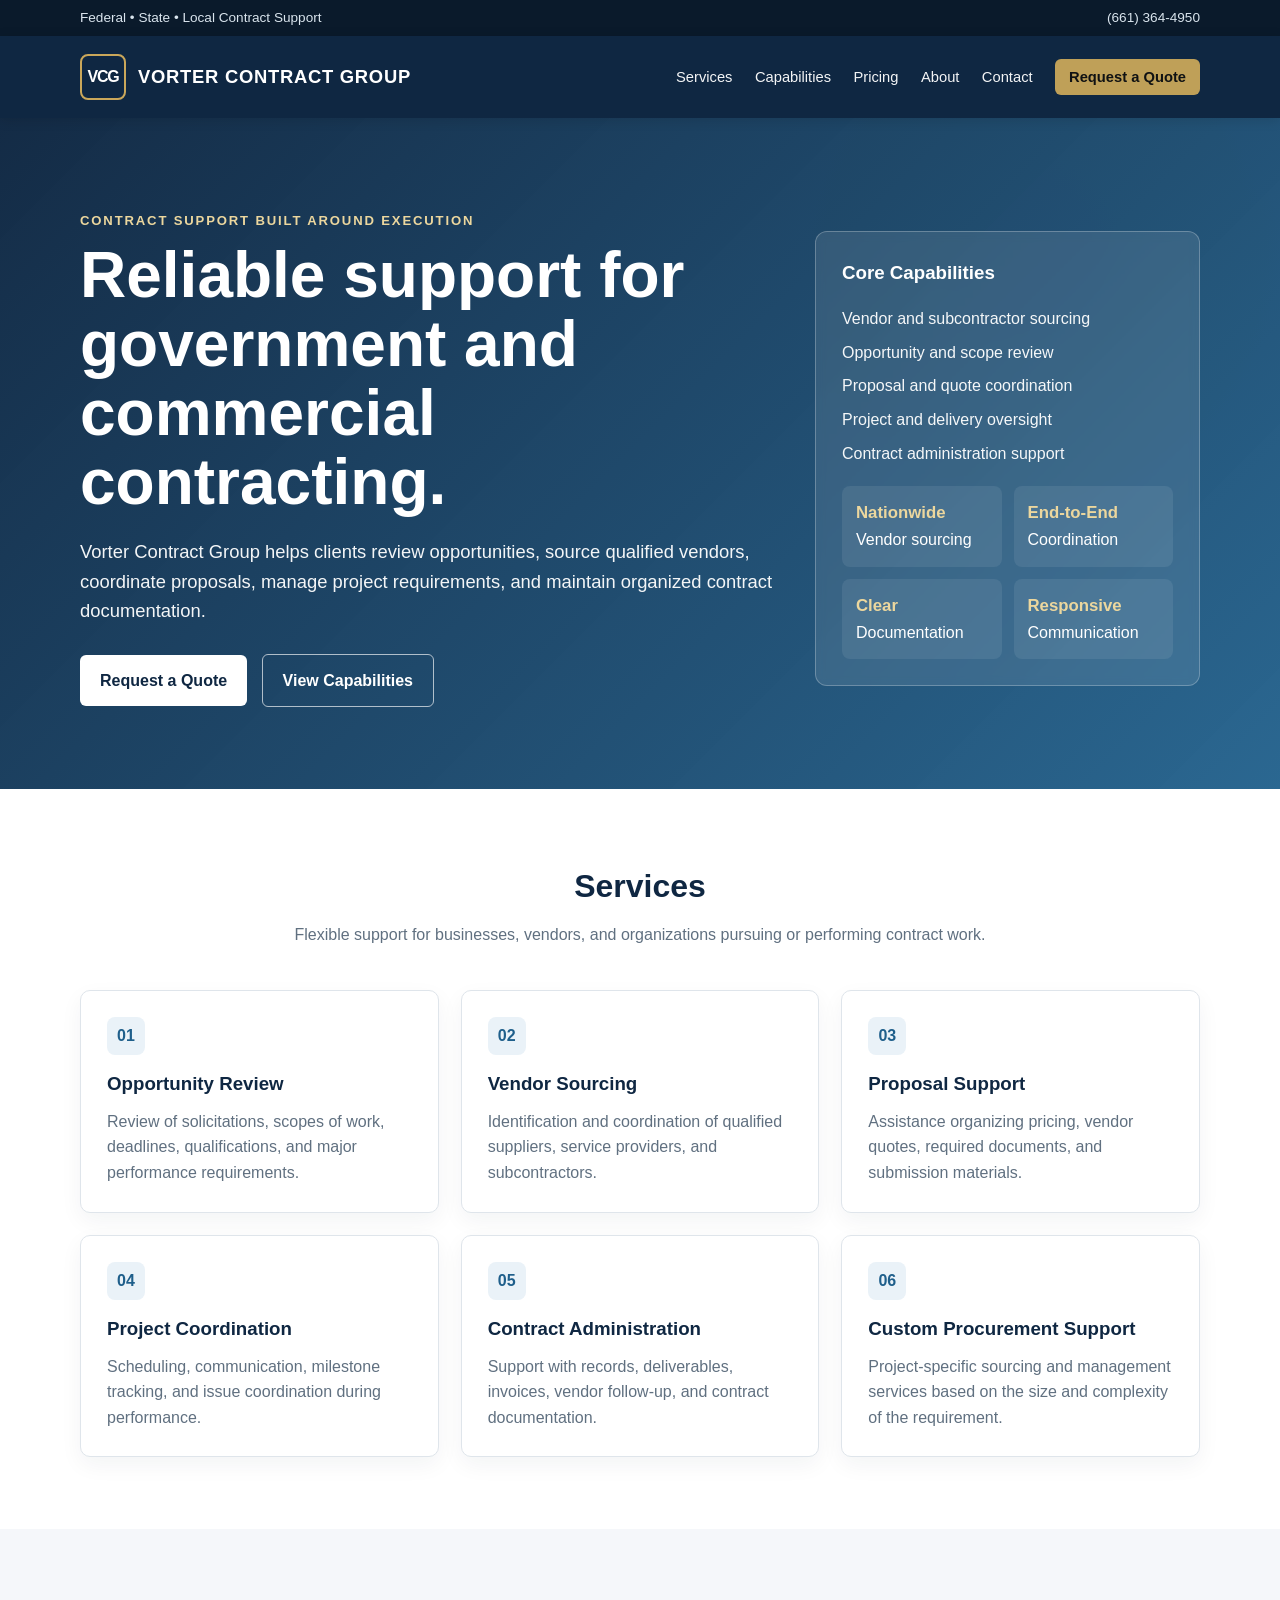
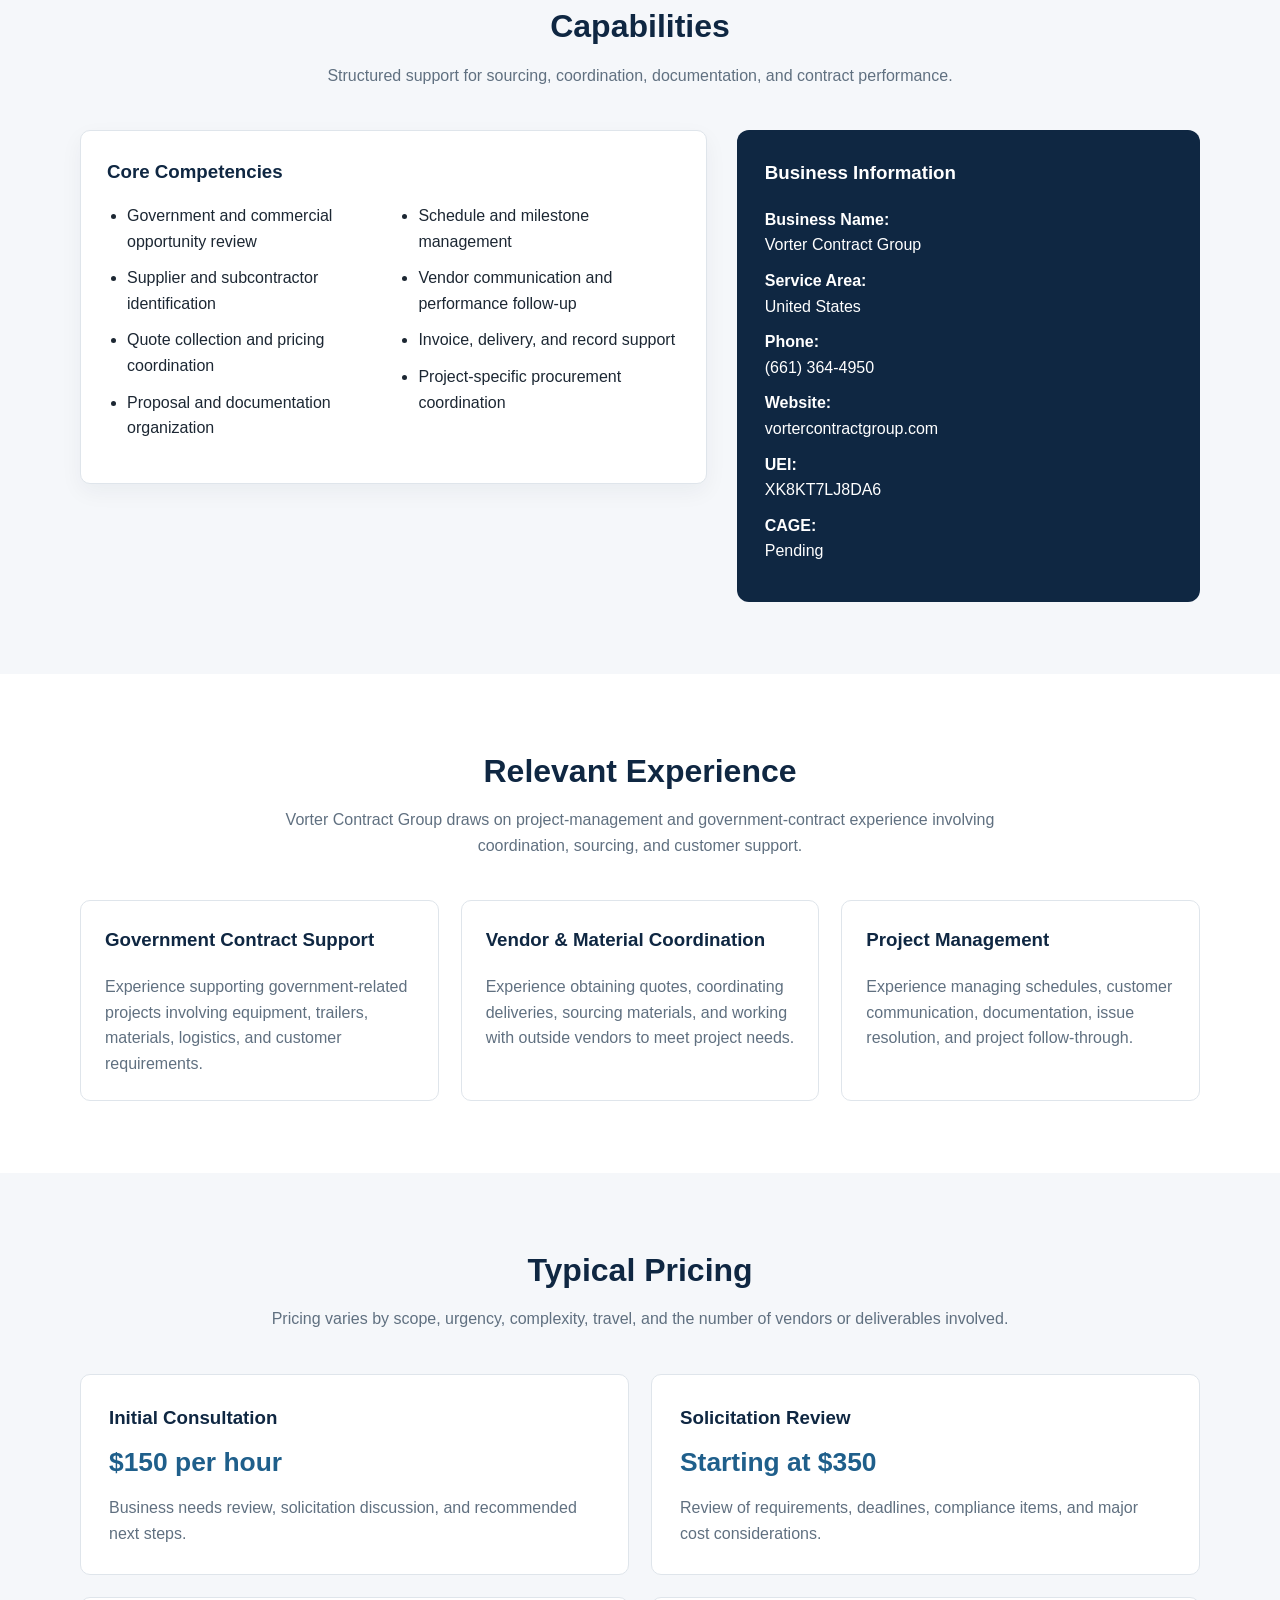
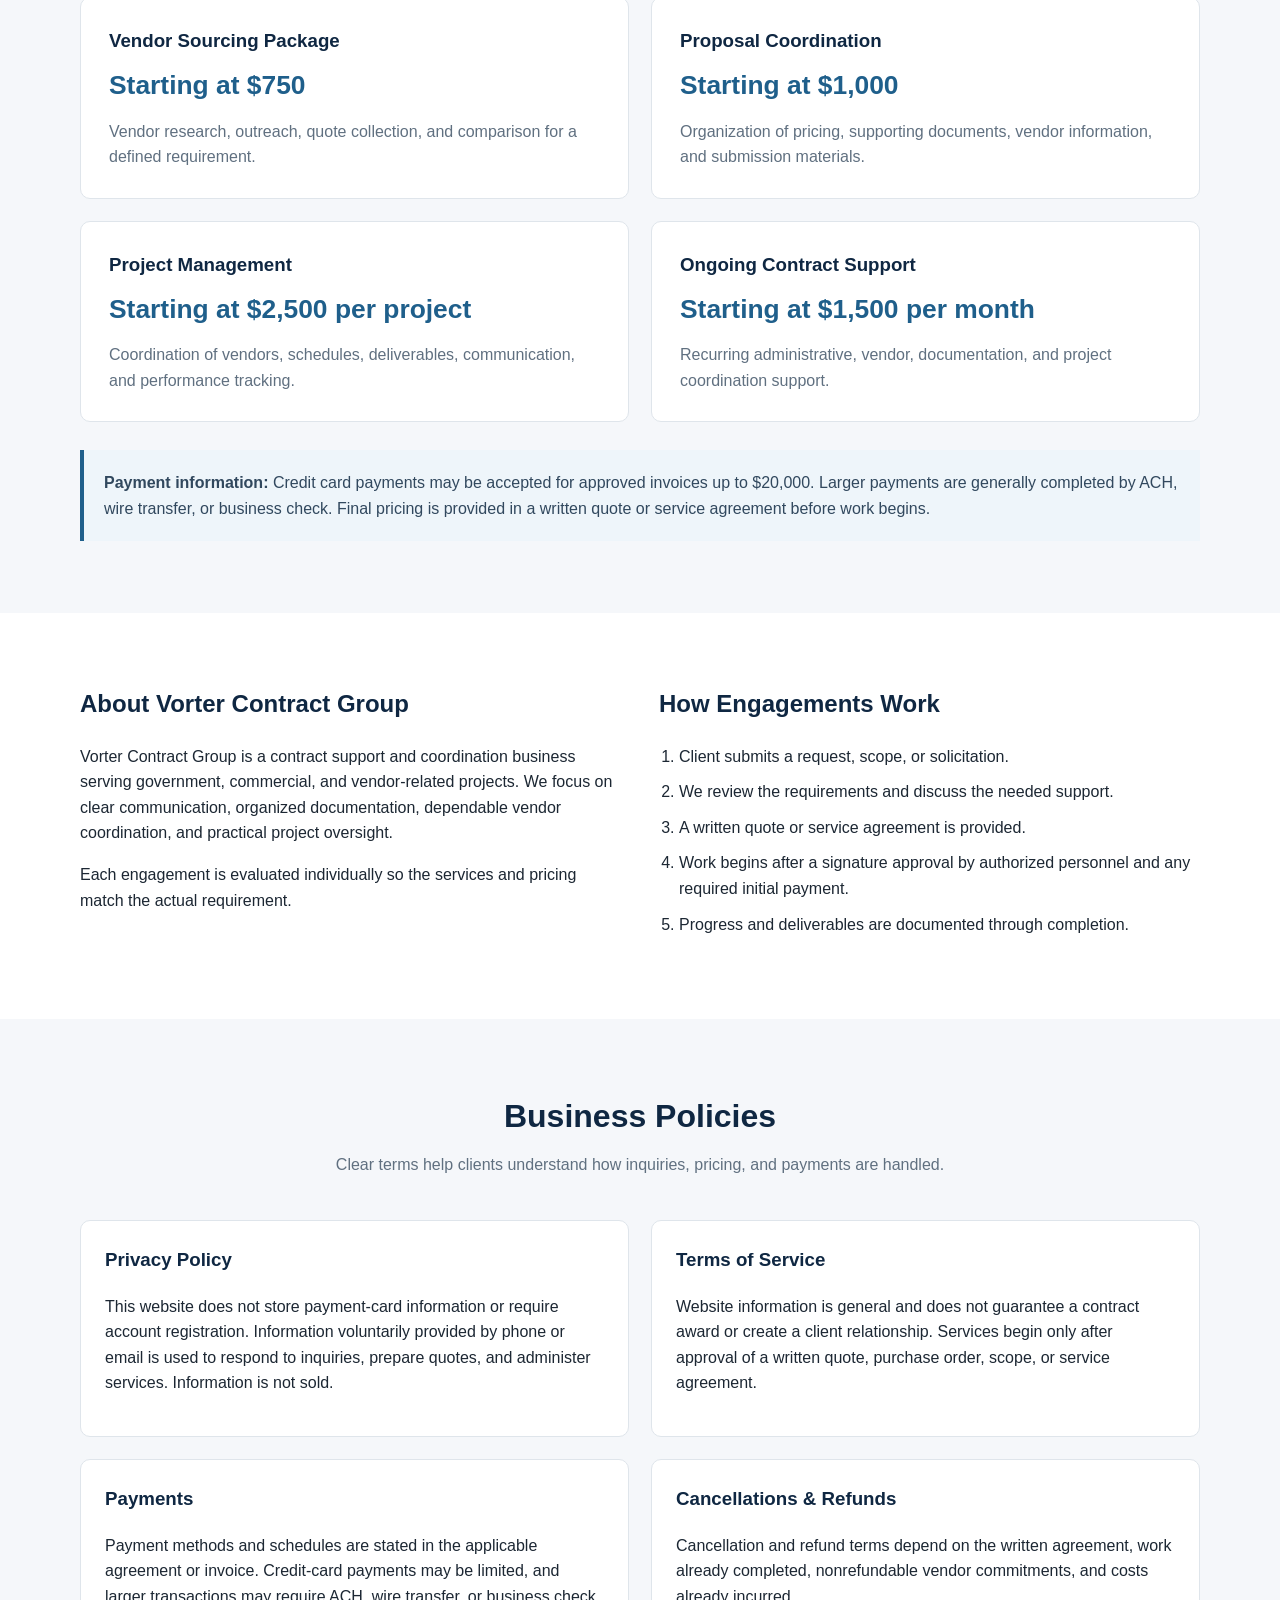
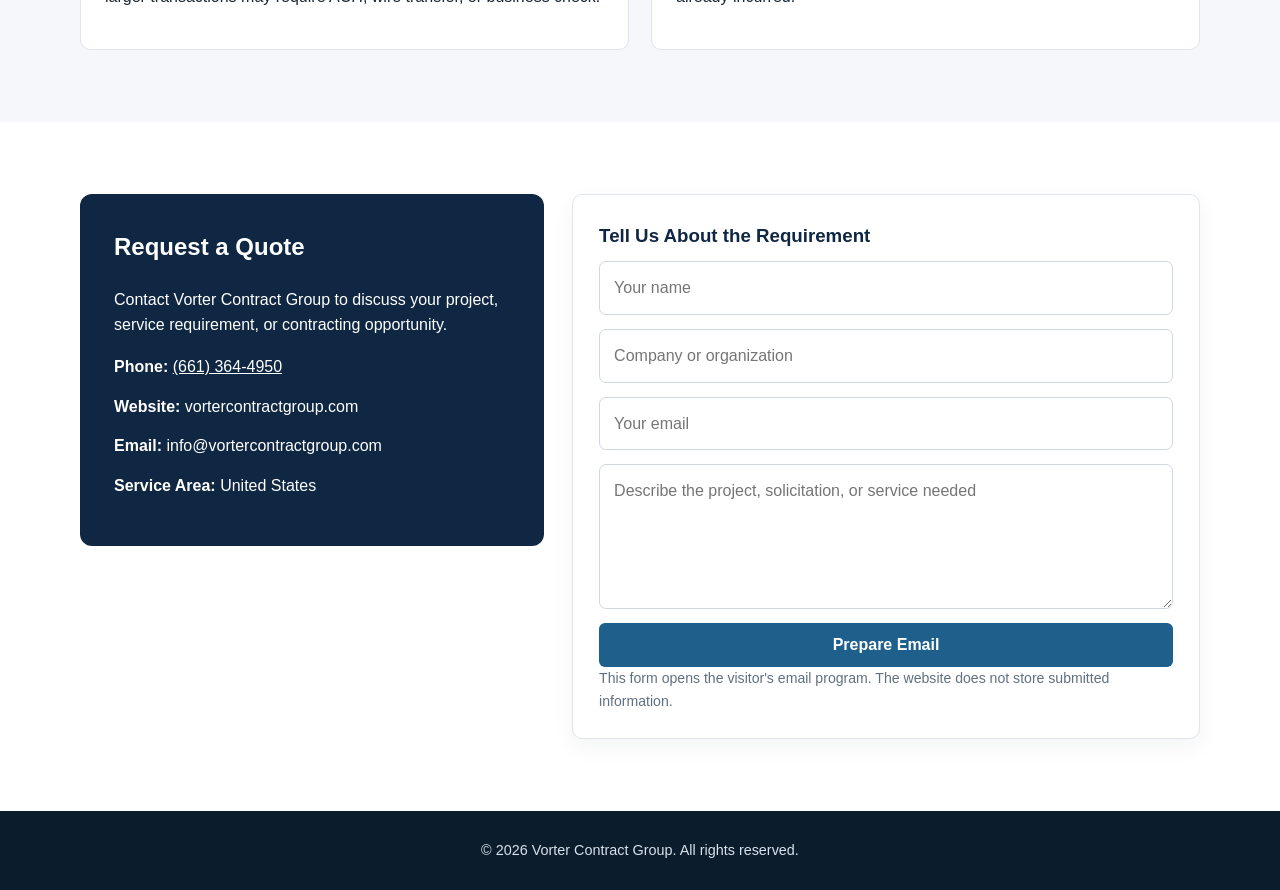
==== index.html @ bdfb23a1 "Update index.html" ====
<!DOCTYPE html>
<html lang="en">
<head>
  <meta charset="UTF-8" />
  <meta name="viewport" content="width=device-width, initial-scale=1.0" />
  <title>Vorter Contract Group | Government Contract Support</title>
  <meta name="description" content="Vorter Contract Group provides vendor sourcing, proposal support, project coordination, and contract administration services for government and commercial opportunities." />
  <style>
    :root{
      --navy:#0f2742;
      --blue:#1f5f8b;
      --light:#f5f7fa;
      --text:#1c2733;
      --muted:#607080;
      --line:#dfe5eb;
      --white:#ffffff;
      --gold:#caa75a;
      --dark:#0a1a2b;
    }
    *{box-sizing:border-box}
    html{scroll-behavior:smooth}
    body{
      margin:0;
      font-family:Arial, Helvetica, sans-serif;
      color:var(--text);
      background:var(--white);
      line-height:1.6;
    }
    a{color:inherit}
    .container{width:min(1120px,92%);margin:auto}
    .topbar{
      background:var(--dark);
      color:#d9e4ed;
      font-size:.85rem;
      padding:7px 0;
    }
    .topbar-inner{
      display:flex;
      justify-content:space-between;
      gap:20px;
      flex-wrap:wrap;
    }
    header{
      background:var(--navy);
      color:var(--white);
      padding:18px 0;
      position:sticky;
      top:0;
      z-index:10;
      box-shadow:0 2px 12px rgba(0,0,0,.12);
    }
    .nav{
      display:flex;
      align-items:center;
      justify-content:space-between;
      gap:20px;
    }
    .brand-wrap{
      display:flex;
      align-items:center;
      gap:12px;
      text-decoration:none;
    }
    .brand-mark{
      width:46px;
      height:46px;
      border:2px solid var(--gold);
      border-radius:8px;
      display:grid;
      place-items:center;
      font-weight:800;
      letter-spacing:-.08em;
      color:var(--white);
    }
    .brand{
      font-size:1.15rem;
      font-weight:700;
      letter-spacing:.04em;
    }
    .brand small{
      display:block;
      font-size:.7rem;
      color:#b8c7d4;
      letter-spacing:.08em;
      margin-top:2px;
    }
    nav a{
      text-decoration:none;
      margin-left:18px;
      font-size:.92rem;
      opacity:.95;
    }
    nav a:hover{color:var(--gold)}
    .nav-button{
      background:var(--gold);
      color:#111!important;
      padding:10px 14px;
      border-radius:6px;
      font-weight:700;
    }
    .hero{
      background:
        linear-gradient(135deg,rgba(15,39,66,.98),rgba(31,95,139,.95)),
        radial-gradient(circle at 80% 20%,rgba(202,167,90,.18),transparent 35%);
      color:var(--white);
      padding:92px 0 82px;
    }
    .hero-grid{
      display:grid;
      grid-template-columns:1.35fr .75fr;
      gap:42px;
      align-items:center;
    }
    .eyebrow{
      color:#ecd79e;
      text-transform:uppercase;
      letter-spacing:.14em;
      font-size:.82rem;
      font-weight:700;
    }
    h1{
      font-size:clamp(2.3rem,5vw,4.2rem);
      line-height:1.08;
      margin:10px 0 20px;
    }
    .hero p{
      font-size:1.15rem;
      max-width:720px;
      margin:0 0 28px;
      opacity:.95;
    }
    .cta{
      display:inline-block;
      background:var(--white);
      color:var(--navy);
      padding:13px 20px;
      border-radius:6px;
      text-decoration:none;
      font-weight:700;
      margin-right:10px;
    }
    .cta.secondary{
      background:transparent;
      color:var(--white);
      border:1px solid rgba(255,255,255,.65);
    }
    .hero-card{
      background:rgba(255,255,255,.1);
      border:1px solid rgba(255,255,255,.25);
      padding:26px;
      border-radius:12px;
      backdrop-filter:blur(5px);
    }
    .hero-card h3{margin-top:0}
    .hero-card p{margin:8px 0;font-size:1rem}
    .mini-grid{
      display:grid;
      grid-template-columns:1fr 1fr;
      gap:12px;
      margin-top:20px;
    }
    .mini-grid div{
      background:rgba(255,255,255,.08);
      border-radius:8px;
      padding:14px;
    }
    .mini-grid strong{
      display:block;
      color:#ecd79e;
      font-size:1.05rem;
    }
    section{padding:72px 0}
    section.alt{background:var(--light)}
    .section-title{
      text-align:center;
      margin-bottom:42px;
    }
    .section-title h2{
      font-size:2rem;
      margin:0 0 10px;
      color:var(--navy);
    }
    .section-title p{
      margin:0 auto;
      max-width:760px;
      color:var(--muted);
    }
    .cards{
      display:grid;
      grid-template-columns:repeat(3,1fr);
      gap:22px;
    }
    .card{
      background:var(--white);
      border:1px solid var(--line);
      border-radius:10px;
      padding:26px;
      box-shadow:0 8px 22px rgba(16,39,66,.05);
    }
    .card h3{margin:0 0 10px;color:var(--navy)}
    .card p{margin:0;color:var(--muted)}
    .card-number{
      width:38px;
      height:38px;
      border-radius:8px;
      display:grid;
      place-items:center;
      background:#eaf2f8;
      color:var(--blue);
      font-weight:800;
      margin-bottom:14px;
    }
    .about{
      display:grid;
      grid-template-columns:1fr 1fr;
      gap:38px;
      align-items:start;
    }
    .about h2{color:var(--navy);margin-top:0}
    .checklist{
      margin:0;
      padding-left:20px;
    }
    .checklist li{margin-bottom:10px}
    .cap-grid{
      display:grid;
      grid-template-columns:1.15fr .85fr;
      gap:30px;
      align-items:start;
    }
    .cap-list{
      columns:2;
      column-gap:30px;
      padding-left:20px;
    }
    .cap-list li{
      break-inside:avoid;
      margin-bottom:11px;
    }
    .info-box{
      background:var(--navy);
      color:var(--white);
      padding:28px;
      border-radius:12px;
    }
    .info-box h3{margin-top:0}
    .info-box p{margin:10px 0}
    .pricing{
      display:grid;
      grid-template-columns:repeat(2,1fr);
      gap:22px;
    }
    .price-card{
      border:1px solid var(--line);
      border-radius:10px;
      padding:28px;
      background:var(--white);
    }
    .price-card h3{margin:0;color:var(--navy)}
    .price{
      font-size:1.65rem;
      font-weight:700;
      color:var(--blue);
      margin:8px 0 12px;
    }
    .price-card p{margin:0;color:var(--muted)}
    .notice{
      margin-top:28px;
      padding:20px;
      border-left:4px solid var(--blue);
      background:#eef5fa;
      color:#31485e;
    }
    .experience-grid{
      display:grid;
      grid-template-columns:repeat(3,1fr);
      gap:22px;
    }
    .experience-card{
      background:var(--white);
      border:1px solid var(--line);
      border-radius:10px;
      padding:24px;
    }
    .experience-card h3{color:var(--navy);margin-top:0}
    .experience-card p{color:var(--muted);margin-bottom:0}
    .contact-grid{
      display:grid;
      grid-template-columns:.85fr 1.15fr;
      gap:28px;
      align-items:start;
    }
    .contact-box{
      background:var(--navy);
      color:var(--white);
      padding:34px;
      border-radius:12px;
    }
    .contact-box h2{margin-top:0}
    .contact-row{
      margin:14px 0;
      word-break:break-word;
    }
    form{
      display:grid;
      gap:14px;
    }
    input, textarea{
      width:100%;
      padding:13px 14px;
      border:1px solid #cfd8e1;
      border-radius:7px;
      font:inherit;
    }
    textarea{min-height:145px;resize:vertical}
    button{
      border:0;
      cursor:pointer;
      background:var(--blue);
      color:white;
      padding:13px 18px;
      border-radius:6px;
      font-weight:700;
      font-size:1rem;
    }
    .legal-grid{
      display:grid;
      grid-template-columns:1fr 1fr;
      gap:22px;
    }
    .legal-card{
      border:1px solid var(--line);
      border-radius:10px;
      padding:24px;
      background:#fff;
    }
    .legal-card h3{color:var(--navy);margin-top:0}
    footer{
      background:#0b1c2d;
      color:#d9e2ea;
      padding:28px 0;
      text-align:center;
      font-size:.9rem;
    }
    .small{font-size:.88rem;color:var(--muted)}
    @media (max-width:900px){
      .hero-grid,.about,.cap-grid,.contact-grid{grid-template-columns:1fr}
      .cards,.experience-grid{grid-template-columns:1fr 1fr}
      .cap-list{columns:1}
      nav{display:none}
    }
    @media (max-width:620px){
      .cards,.pricing,.experience-grid,.legal-grid,.mini-grid{grid-template-columns:1fr}
      .hero{padding:70px 0 60px}
    }
  </style>
</head>
<body>
  <div class="topbar">
    <div class="container topbar-inner">
      <span>Federal • State • Local Contract Support</span>
      <span>(661) 364-4950</span>
    </div>
  </div>

  <header>
    <div class="container nav">
      <a class="brand-wrap" href="#home">
        <div class="brand-mark">VCG</div>
        <div class="brand">VORTER CONTRACT GROUP</div>
      </a>
      <nav>
        <a href="#services">Services</a>
        <a href="#capabilities">Capabilities</a>
        <a href="#pricing">Pricing</a>
        <a href="#about">About</a>
        <a href="#contact">Contact</a>
        <a class="nav-button" href="#contact">Request a Quote</a>
      </nav>
    </div>
  </header>

  <main id="home">
    <section class="hero">
      <div class="container hero-grid">
        <div>
          <div class="eyebrow">Contract Support Built Around Execution</div>
          <h1>Reliable support for government and commercial contracting.</h1>
          <p>
            Vorter Contract Group helps clients review opportunities, source qualified vendors,
            coordinate proposals, manage project requirements, and maintain organized contract documentation.
          </p>
          <a class="cta" href="#contact">Request a Quote</a>
          <a class="cta secondary" href="#capabilities">View Capabilities</a>
        </div>
        <div class="hero-card">
          <h3>Core Capabilities</h3>
          <p>Vendor and subcontractor sourcing</p>
          <p>Opportunity and scope review</p>
          <p>Proposal and quote coordination</p>
          <p>Project and delivery oversight</p>
          <p>Contract administration support</p>
          <div class="mini-grid">
            <div><strong>Nationwide</strong><span>Vendor sourcing</span></div>
            <div><strong>End-to-End</strong><span>Coordination</span></div>
            <div><strong>Clear</strong><span>Documentation</span></div>
            <div><strong>Responsive</strong><span>Communication</span></div>
          </div>
        </div>
      </div>
    </section>

    <section id="services">
      <div class="container">
        <div class="section-title">
          <h2>Services</h2>
          <p>Flexible support for businesses, vendors, and organizations pursuing or performing contract work.</p>
        </div>
        <div class="cards">
          <div class="card">
            <div class="card-number">01</div>
            <h3>Opportunity Review</h3>
            <p>Review of solicitations, scopes of work, deadlines, qualifications, and major performance requirements.</p>
          </div>
          <div class="card">
            <div class="card-number">02</div>
            <h3>Vendor Sourcing</h3>
            <p>Identification and coordination of qualified suppliers, service providers, and subcontractors.</p>
          </div>
          <div class="card">
            <div class="card-number">03</div>
            <h3>Proposal Support</h3>
            <p>Assistance organizing pricing, vendor quotes, required documents, and submission materials.</p>
          </div>
          <div class="card">
            <div class="card-number">04</div>
            <h3>Project Coordination</h3>
            <p>Scheduling, communication, milestone tracking, and issue coordination during performance.</p>
          </div>
          <div class="card">
            <div class="card-number">05</div>
            <h3>Contract Administration</h3>
            <p>Support with records, deliverables, invoices, vendor follow-up, and contract documentation.</p>
          </div>
          <div class="card">
            <div class="card-number">06</div>
            <h3>Custom Procurement Support</h3>
            <p>Project-specific sourcing and management services based on the size and complexity of the requirement.</p>
          </div>
        </div>
      </div>
    </section>

    <section id="capabilities" class="alt">
      <div class="container">
        <div class="section-title">
          <h2>Capabilities</h2>
          <p>Structured support for sourcing, coordination, documentation, and contract performance.</p>
        </div>
        <div class="cap-grid">
          <div class="card">
            <h3>Core Competencies</h3>
            <ul class="cap-list">
              <li>Government and commercial opportunity review</li>
              <li>Supplier and subcontractor identification</li>
              <li>Quote collection and pricing coordination</li>
              <li>Proposal and documentation organization</li>
              <li>Schedule and milestone management</li>
              <li>Vendor communication and performance follow-up</li>
              <li>Invoice, delivery, and record support</li>
              <li>Project-specific procurement coordination</li>
            </ul>
          </div>
          <div class="info-box">
            <h3>Business Information</h3>
            <p><strong>Business Name:</strong><br>Vorter Contract Group</p>
            <p><strong>Service Area:</strong><br>United States</p>
            <p><strong>Phone:</strong><br>(661) 364-4950</p>
            <p><strong>Website:</strong><br>vortercontractgroup.com</p>
            <p><strong>UEI:</strong><br>XK8KT7LJ8DA6</p>
            <p><strong>CAGE:</strong><br>Pending</p>
          </div>
        </div>
      </div>
    </section>

    <section id="experience">
      <div class="container">
        <div class="section-title">
          <h2>Relevant Experience</h2>
          <p>Vorter Contract Group draws on project-management and government-contract experience involving coordination, sourcing, and customer support.</p>
        </div>
        <div class="experience-grid">
          <div class="experience-card">
            <h3>Government Contract Support</h3>
            <p>Experience supporting government-related projects involving equipment, trailers, materials, logistics, and customer requirements.</p>
          </div>
          <div class="experience-card">
            <h3>Vendor & Material Coordination</h3>
            <p>Experience obtaining quotes, coordinating deliveries, sourcing materials, and working with outside vendors to meet project needs.</p>
          </div>
          <div class="experience-card">
            <h3>Project Management</h3>
            <p>Experience managing schedules, customer communication, documentation, issue resolution, and project follow-through.</p>
          </div>
        </div>
      </div>
    </section>

    <section id="pricing" class="alt">
      <div class="container">
        <div class="section-title">
          <h2>Typical Pricing</h2>
          <p>Pricing varies by scope, urgency, complexity, travel, and the number of vendors or deliverables involved.</p>
        </div>
        <div class="pricing">
          <div class="price-card">
            <h3>Initial Consultation</h3>
            <div class="price">$150 per hour</div>
            <p>Business needs review, solicitation discussion, and recommended next steps.</p>
          </div>
          <div class="price-card">
            <h3>Solicitation Review</h3>
            <div class="price">Starting at $350</div>
            <p>Review of requirements, deadlines, compliance items, and major cost considerations.</p>
          </div>
          <div class="price-card">
            <h3>Vendor Sourcing Package</h3>
            <div class="price">Starting at $750</div>
            <p>Vendor research, outreach, quote collection, and comparison for a defined requirement.</p>
          </div>
          <div class="price-card">
            <h3>Proposal Coordination</h3>
            <div class="price">Starting at $1,000</div>
            <p>Organization of pricing, supporting documents, vendor information, and submission materials.</p>
          </div>
          <div class="price-card">
            <h3>Project Management</h3>
            <div class="price">Starting at $2,500 per project</div>
            <p>Coordination of vendors, schedules, deliverables, communication, and performance tracking.</p>
          </div>
          <div class="price-card">
            <h3>Ongoing Contract Support</h3>
            <div class="price">Starting at $1,500 per month</div>
            <p>Recurring administrative, vendor, documentation, and project coordination support.</p>
          </div>
        </div>

        <div class="notice">
          <strong>Payment information:</strong> Credit card payments may be accepted for approved invoices up to
          $20,000. Larger payments are generally completed by ACH, wire transfer, or business check.
          Final pricing is provided in a written quote or service agreement before work begins.
        </div>
      </div>
    </section>

    <section id="about">
      <div class="container about">
        <div>
          <h2>About Vorter Contract Group</h2>
          <p>
            Vorter Contract Group is a contract support and coordination business serving government,
            commercial, and vendor-related projects. We focus on clear communication, organized documentation,
            dependable vendor coordination, and practical project oversight.
          </p>
          <p>
            Each engagement is evaluated individually so the services and pricing match the actual requirement.
          </p>
        </div>
        <div>
          <h2>How Engagements Work</h2>
          <ol class="checklist">
            <li>Client submits a request, scope, or solicitation.</li>
            <li>We review the requirements and discuss the needed support.</li>
            <li>A written quote or service agreement is provided.</li>
            <li>Work begins after a signature approval by authorized personnel and any required initial payment.</li>
            <li>Progress and deliverables are documented through completion.</li>
          </ol>
        </div>
      </div>
    </section>

    <section id="legal" class="alt">
      <div class="container">
        <div class="section-title">
          <h2>Business Policies</h2>
          <p>Clear terms help clients understand how inquiries, pricing, and payments are handled.</p>
        </div>
        <div class="legal-grid">
          <div class="legal-card">
            <h3>Privacy Policy</h3>
            <p>This website does not store payment-card information or require account registration. Information voluntarily provided by phone or email is used to respond to inquiries, prepare quotes, and administer services. Information is not sold.</p>
          </div>
          <div class="legal-card">
            <h3>Terms of Service</h3>
            <p>Website information is general and does not guarantee a contract award or create a client relationship. Services begin only after approval of a written quote, purchase order, scope, or service agreement.</p>
          </div>
          <div class="legal-card">
            <h3>Payments</h3>
            <p>Payment methods and schedules are stated in the applicable agreement or invoice. Credit-card payments may be limited, and larger transactions may require ACH, wire transfer, or business check.</p>
          </div>
          <div class="legal-card">
            <h3>Cancellations & Refunds</h3>
            <p>Cancellation and refund terms depend on the written agreement, work already completed, nonrefundable vendor commitments, and costs already incurred.</p>
          </div>
        </div>
      </div>
    </section>

    <section id="contact">
      <div class="container contact-grid">
        <div class="contact-box">
          <h2>Request a Quote</h2>
          <p>Contact Vorter Contract Group to discuss your project, service requirement, or contracting opportunity.</p>
          <div class="contact-row"><strong>Phone:</strong> <a href="tel:+16613644950">(661) 364-4950</a></div>
          <div class="contact-row"><strong>Website:</strong> vortercontractgroup.com</div>
          <div class="contact-row"><strong>Email:</strong> info@vortercontractgroup.com</div>
          <div class="contact-row"><strong>Service Area:</strong> United States</div>
          <p class="small" style="color:#d9e2ea">
          </p>
        </div>
        <div class="card">
          <h3>Tell Us About the Requirement</h3>
          <form id="contactForm">
            <input id="name" type="text" placeholder="Your name" required>
            <input id="company" type="text" placeholder="Company or organization">
            <input id="email" type="email" placeholder="Your email" required>
            <textarea id="message" placeholder="Describe the project, solicitation, or service needed" required></textarea>
            <button type="submit">Prepare Email</button>
          </form>
          <p class="small">This form opens the visitor's email program. The website does not store submitted information.</p>
        </div>
      </div>
    </section>
  </main>

  <footer>
    <div class="container">
      © 2026 Vorter Contract Group. All rights reserved.
    </div>
  </footer>

  <script>
    document.getElementById("contactForm").addEventListener("submit", function(event){
      event.preventDefault();
      const businessEmail = "info@vortercontractgroup.com";
      const subject = encodeURIComponent("Website inquiry — Vorter Contract Group");
      const body = encodeURIComponent(
        "Name: " + document.getElementById("name").value + "\n" +
        "Company: " + document.getElementById("company").value + "\n" +
        "Email: " + document.getElementById("email").value + "\n\n" +
        "Message:\n" + document.getElementById("message").value
      );
      window.location.href = "mailto:" + businessEmail + "?subject=" + subject + "&body=" + body;
    });
  </script>
</body>
</html>
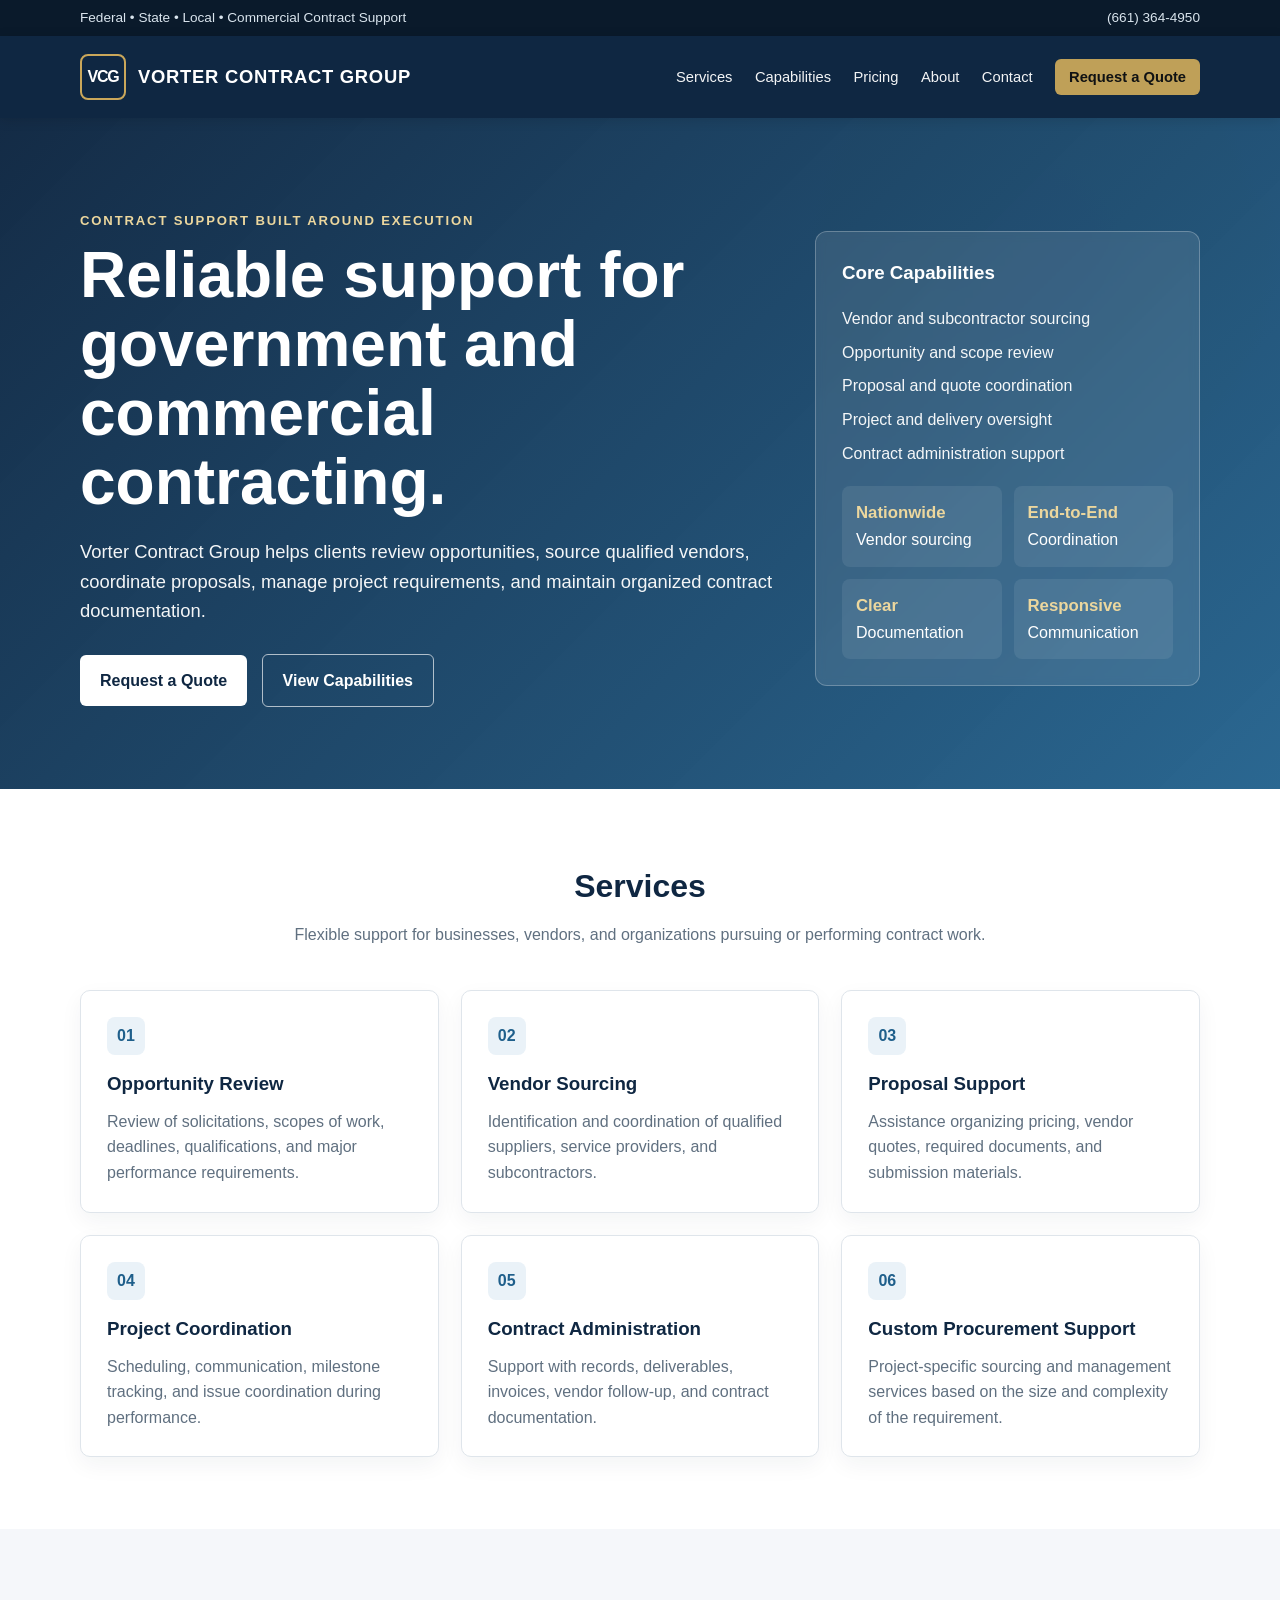
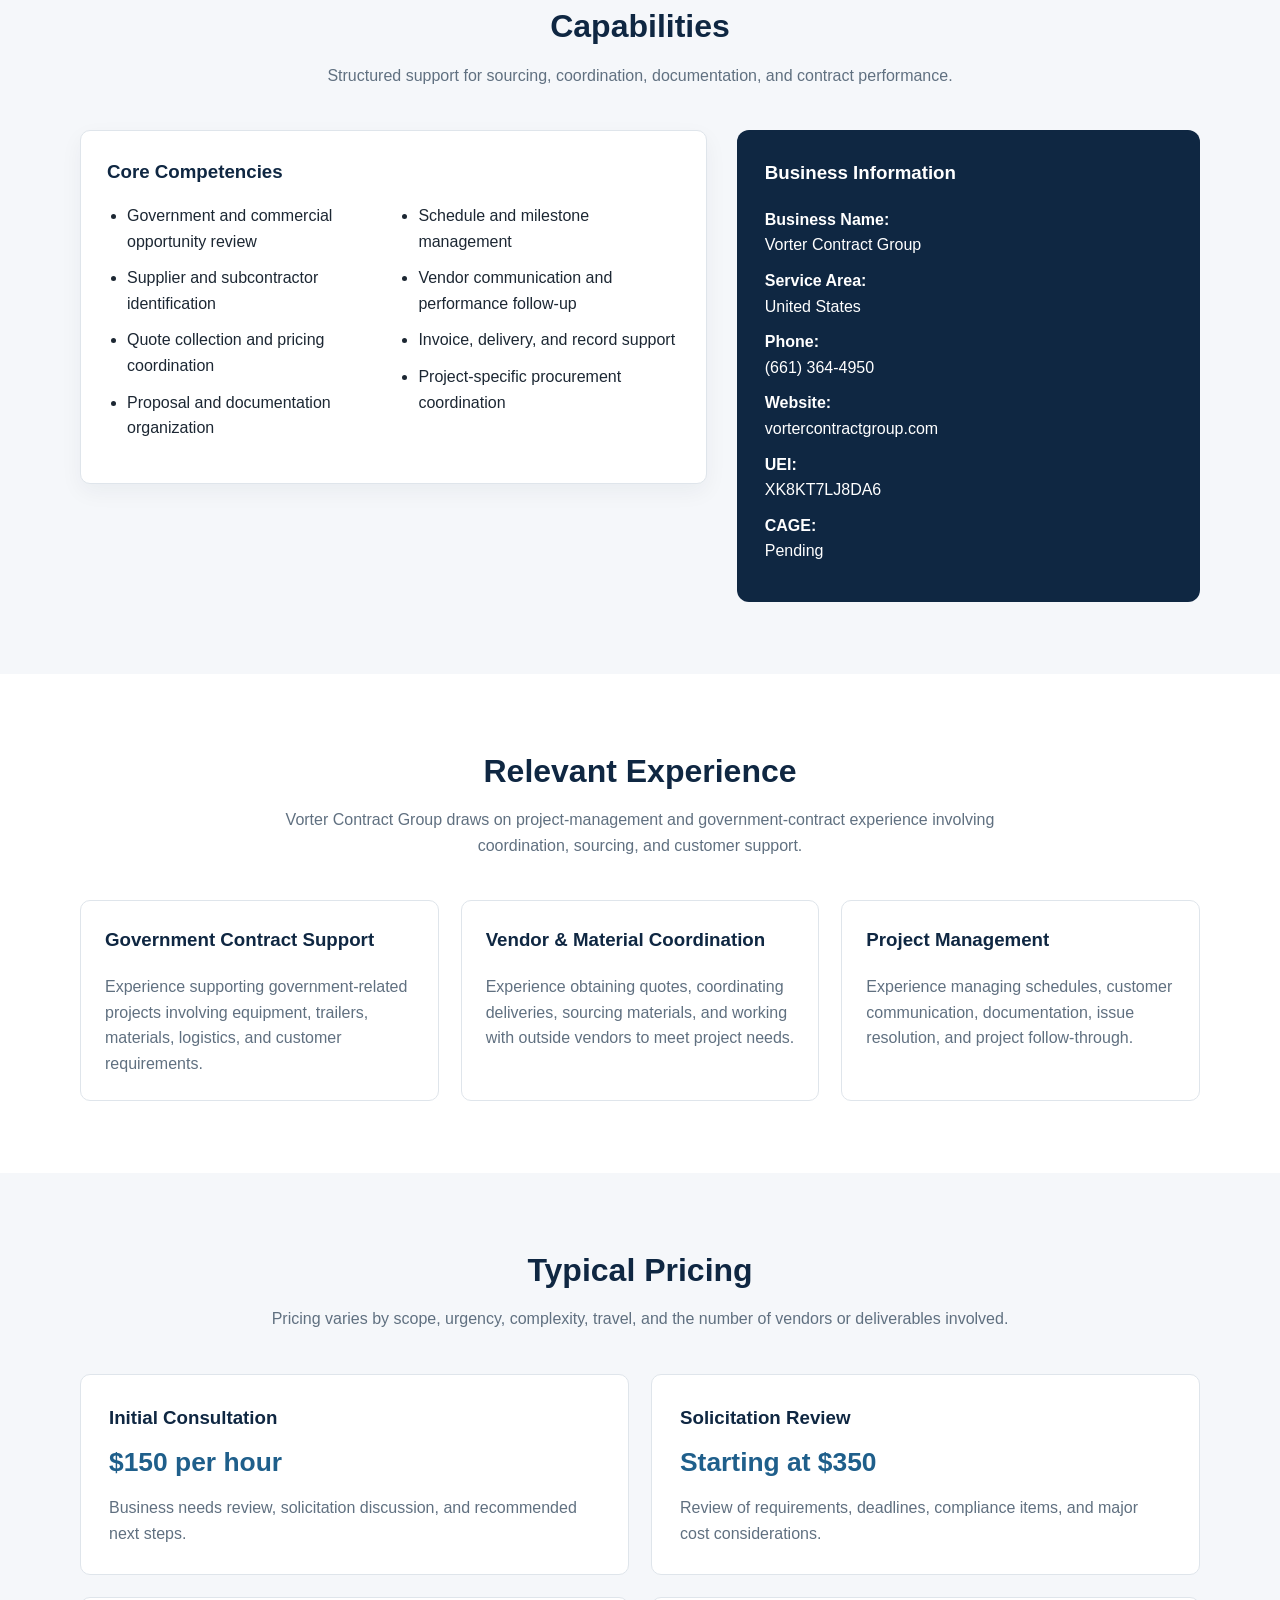
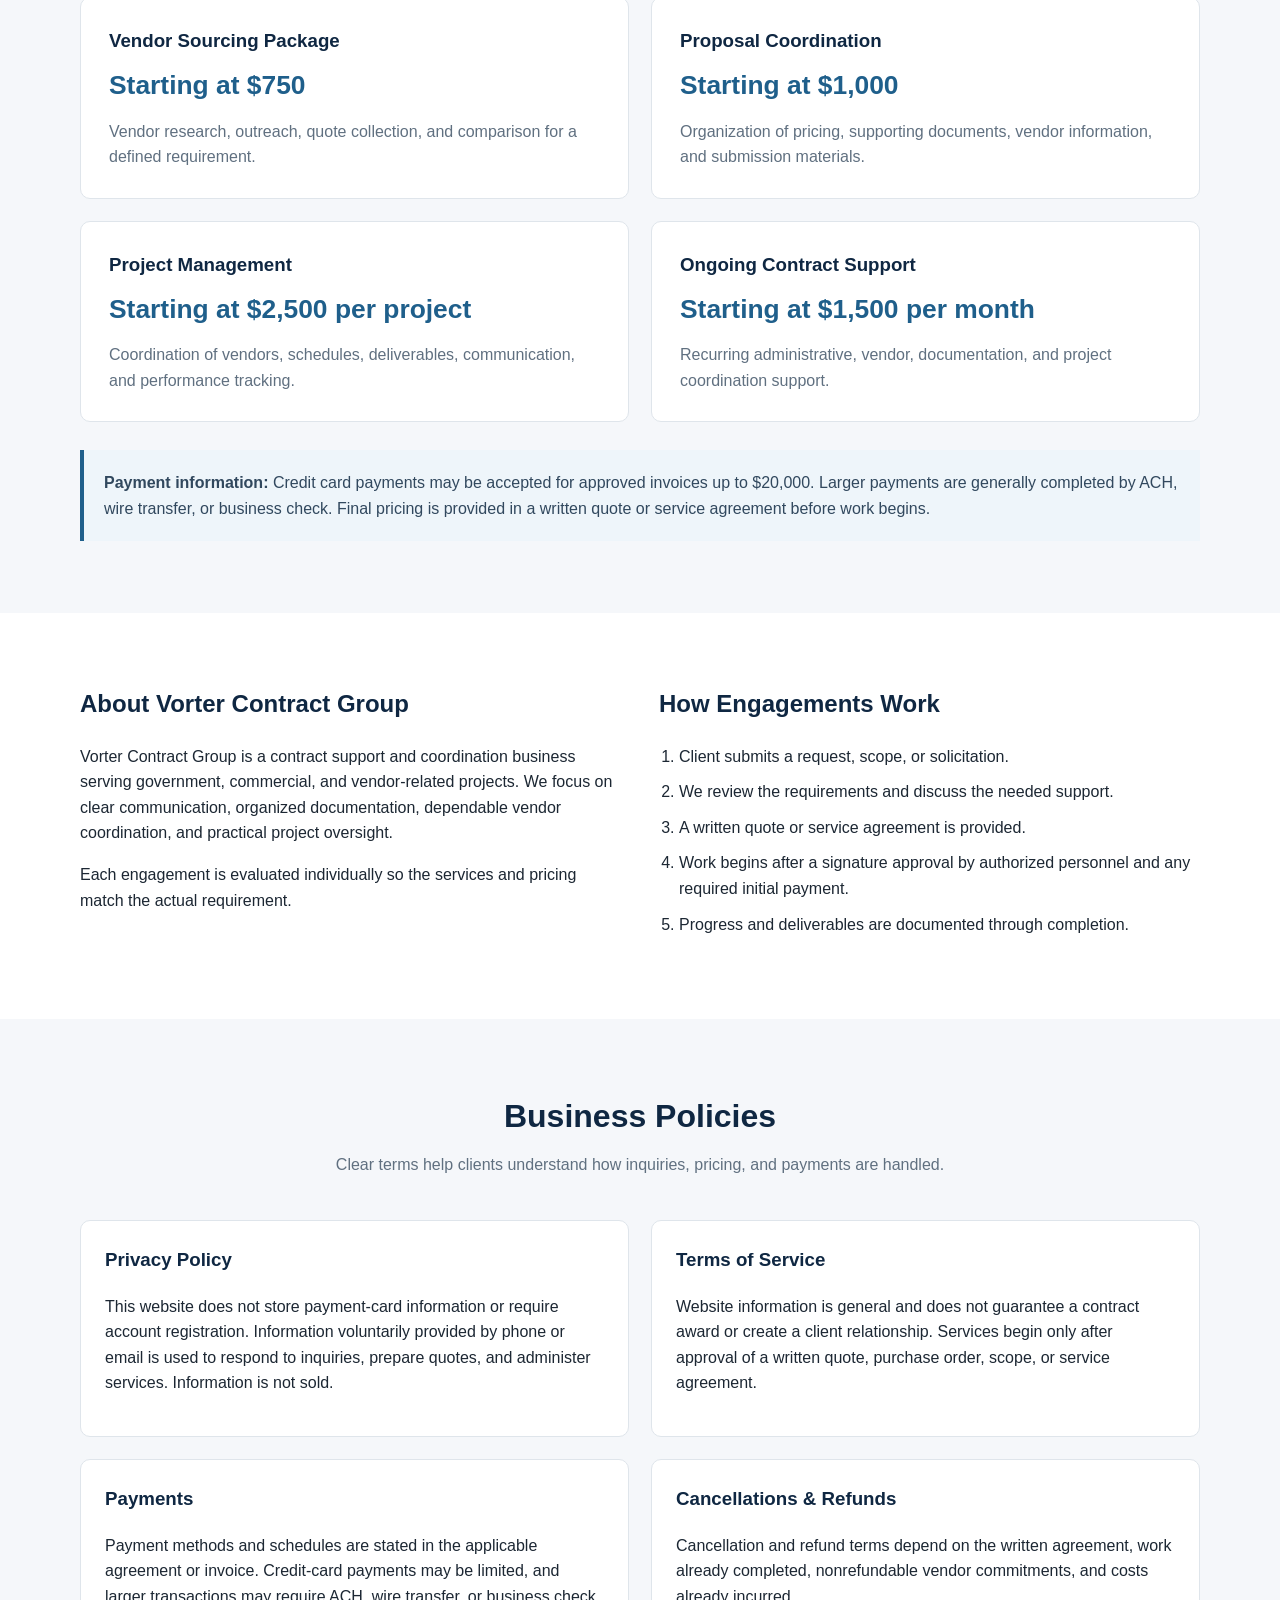
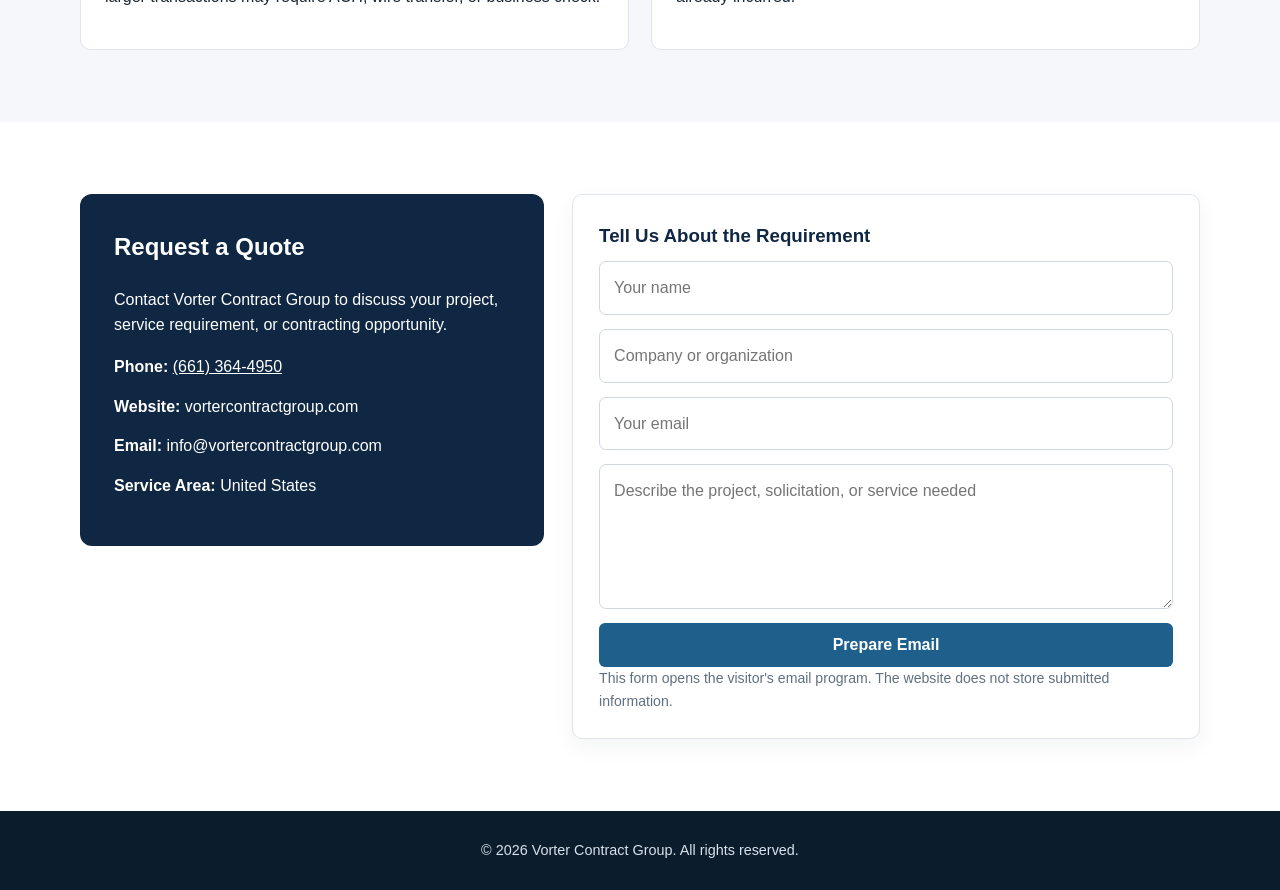
==== commit 20c72547: "Update index.html" ====
--- a/index.html
+++ b/index.html
@@ -358,7 +358,7 @@
 <body>
   <div class="topbar">
     <div class="container topbar-inner">
-      <span>Federal • State • Local Contract Support</span>
+      <span>Federal • State • Local • Commercial Contract Support</span>
       <span>(661) 364-4950</span>
     </div>
   </div>
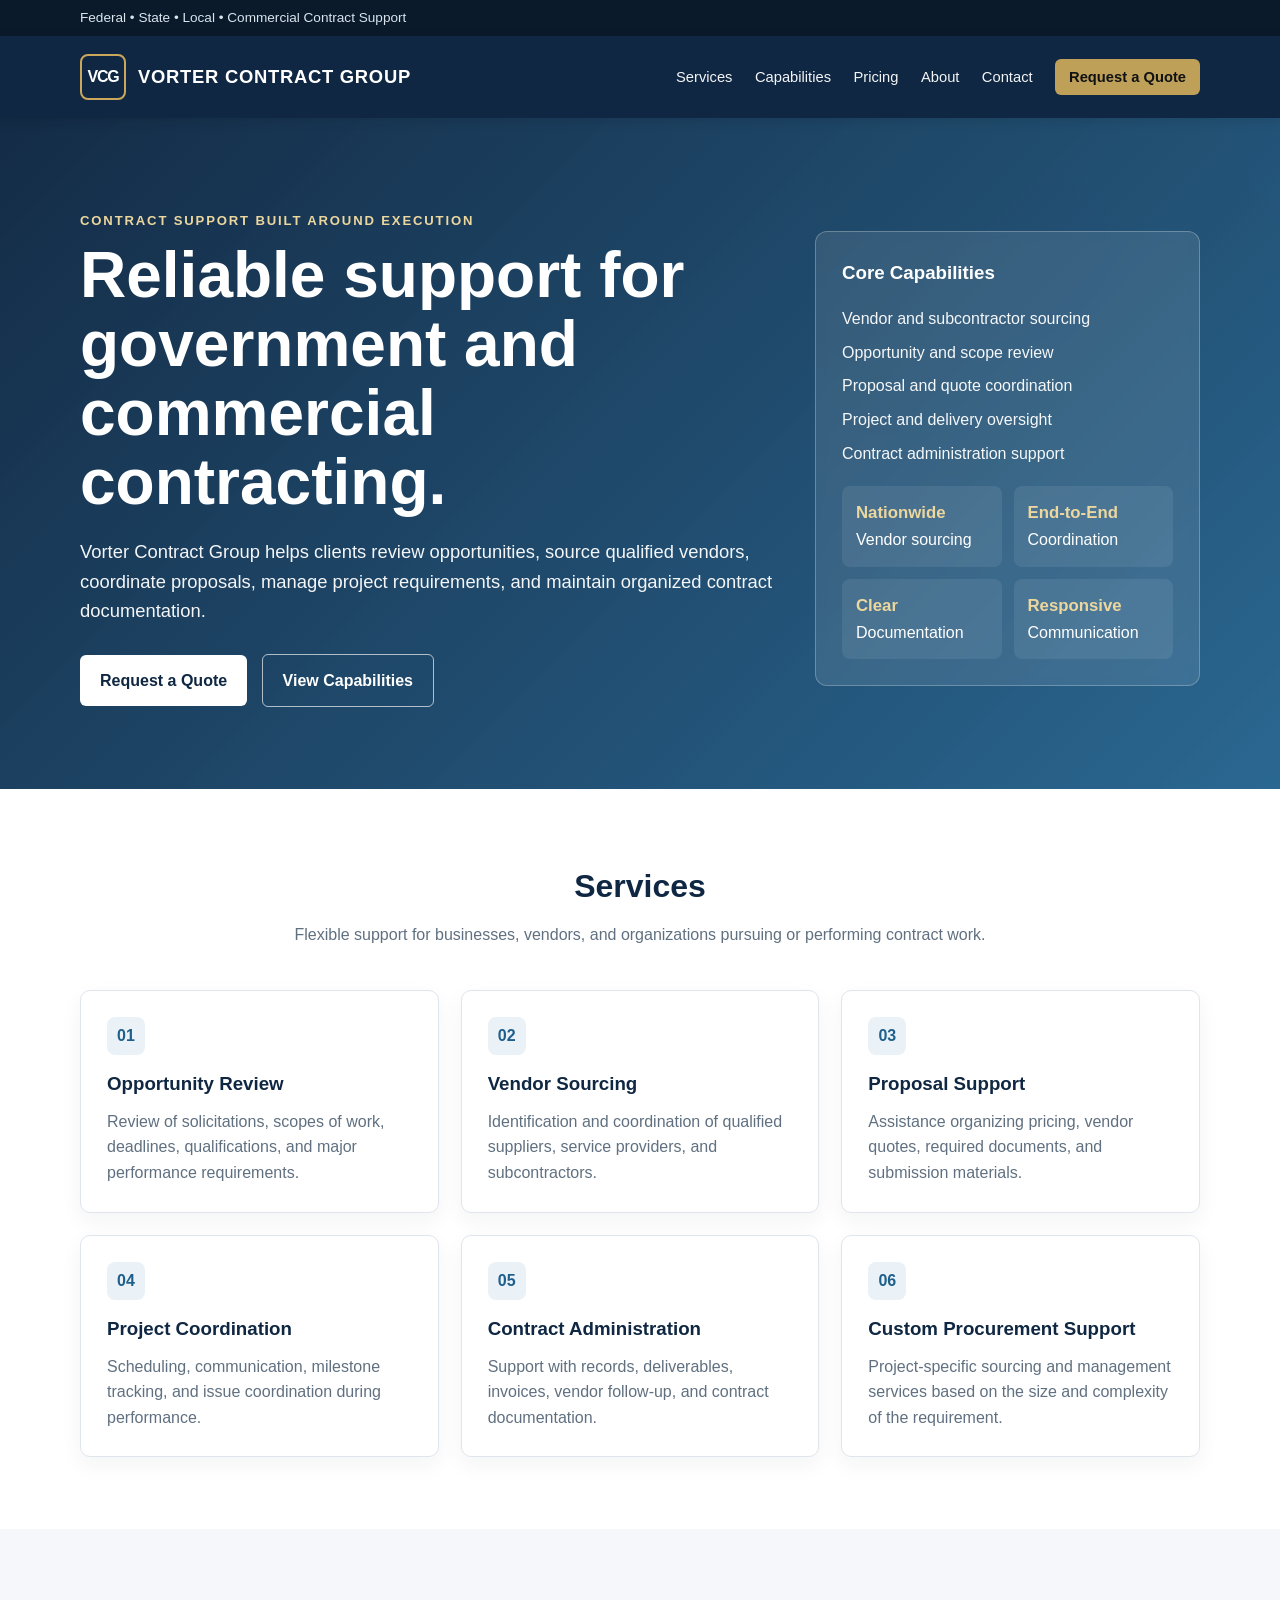
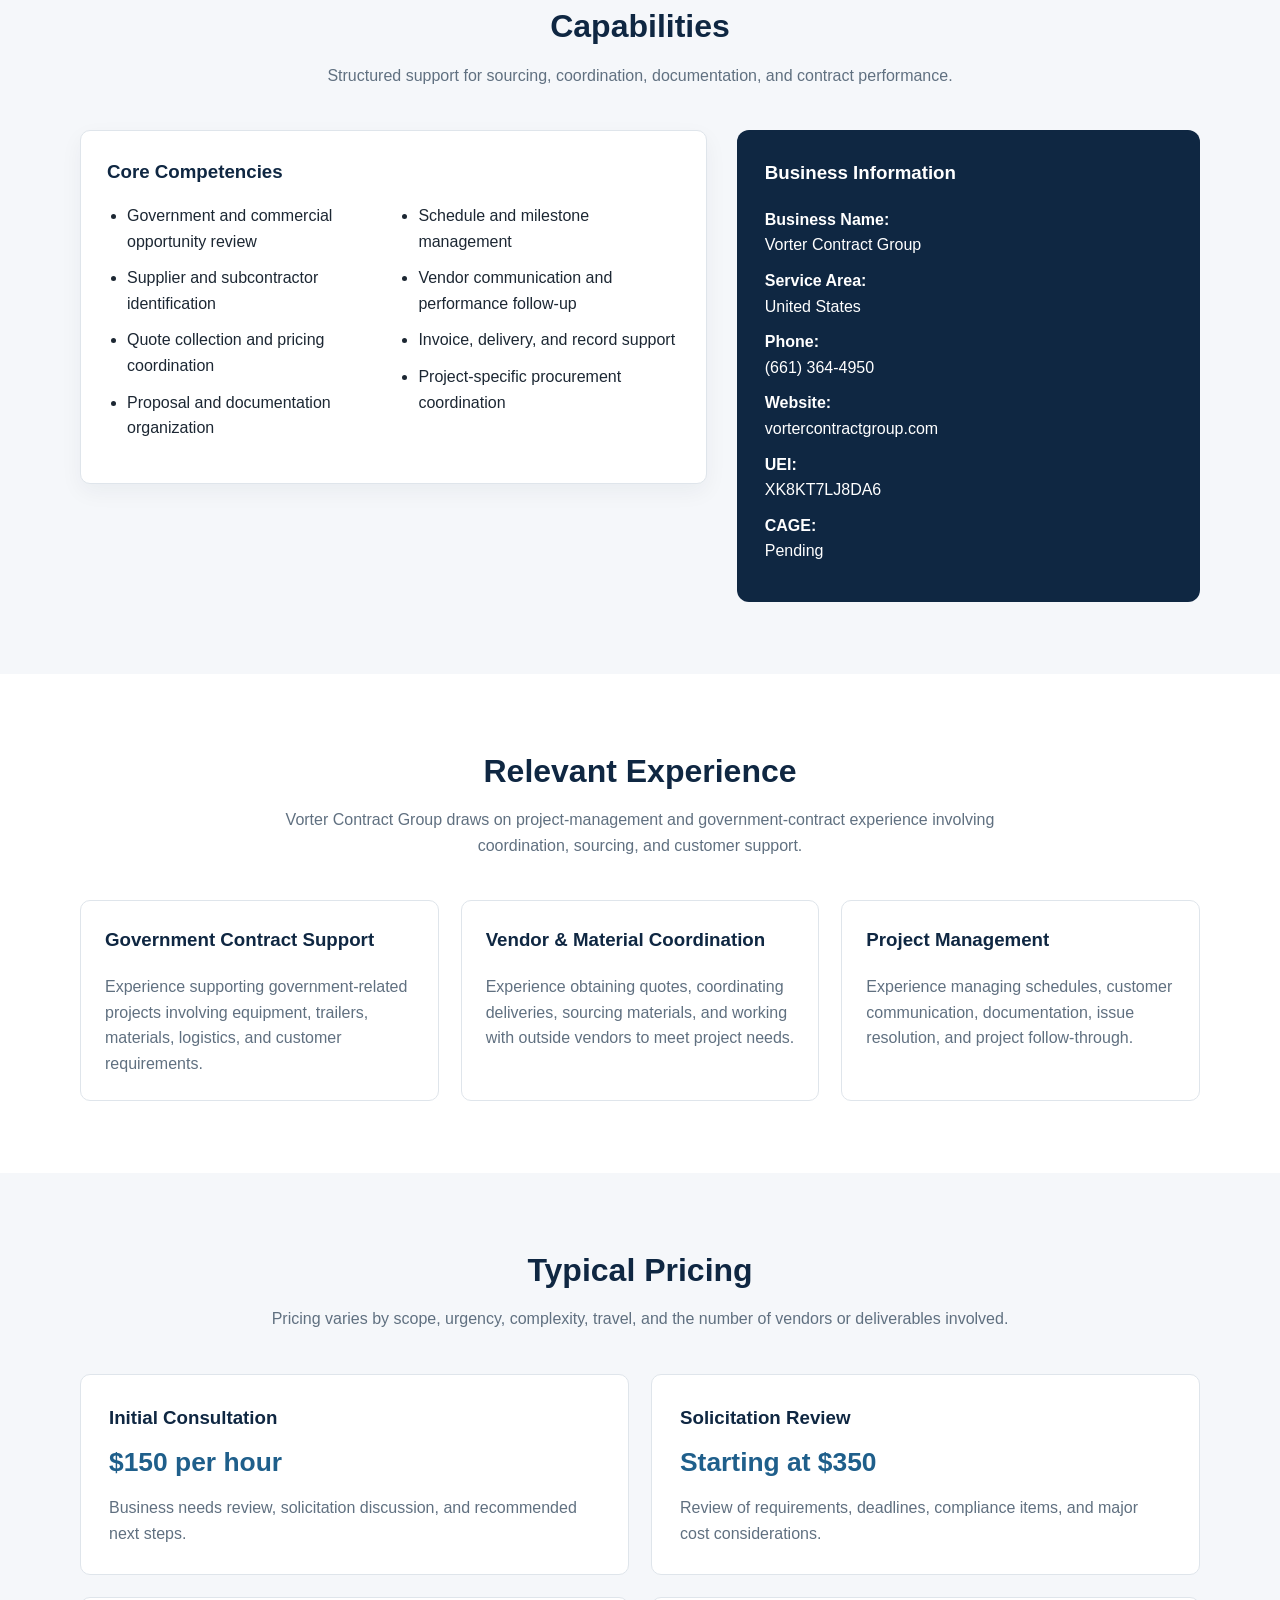
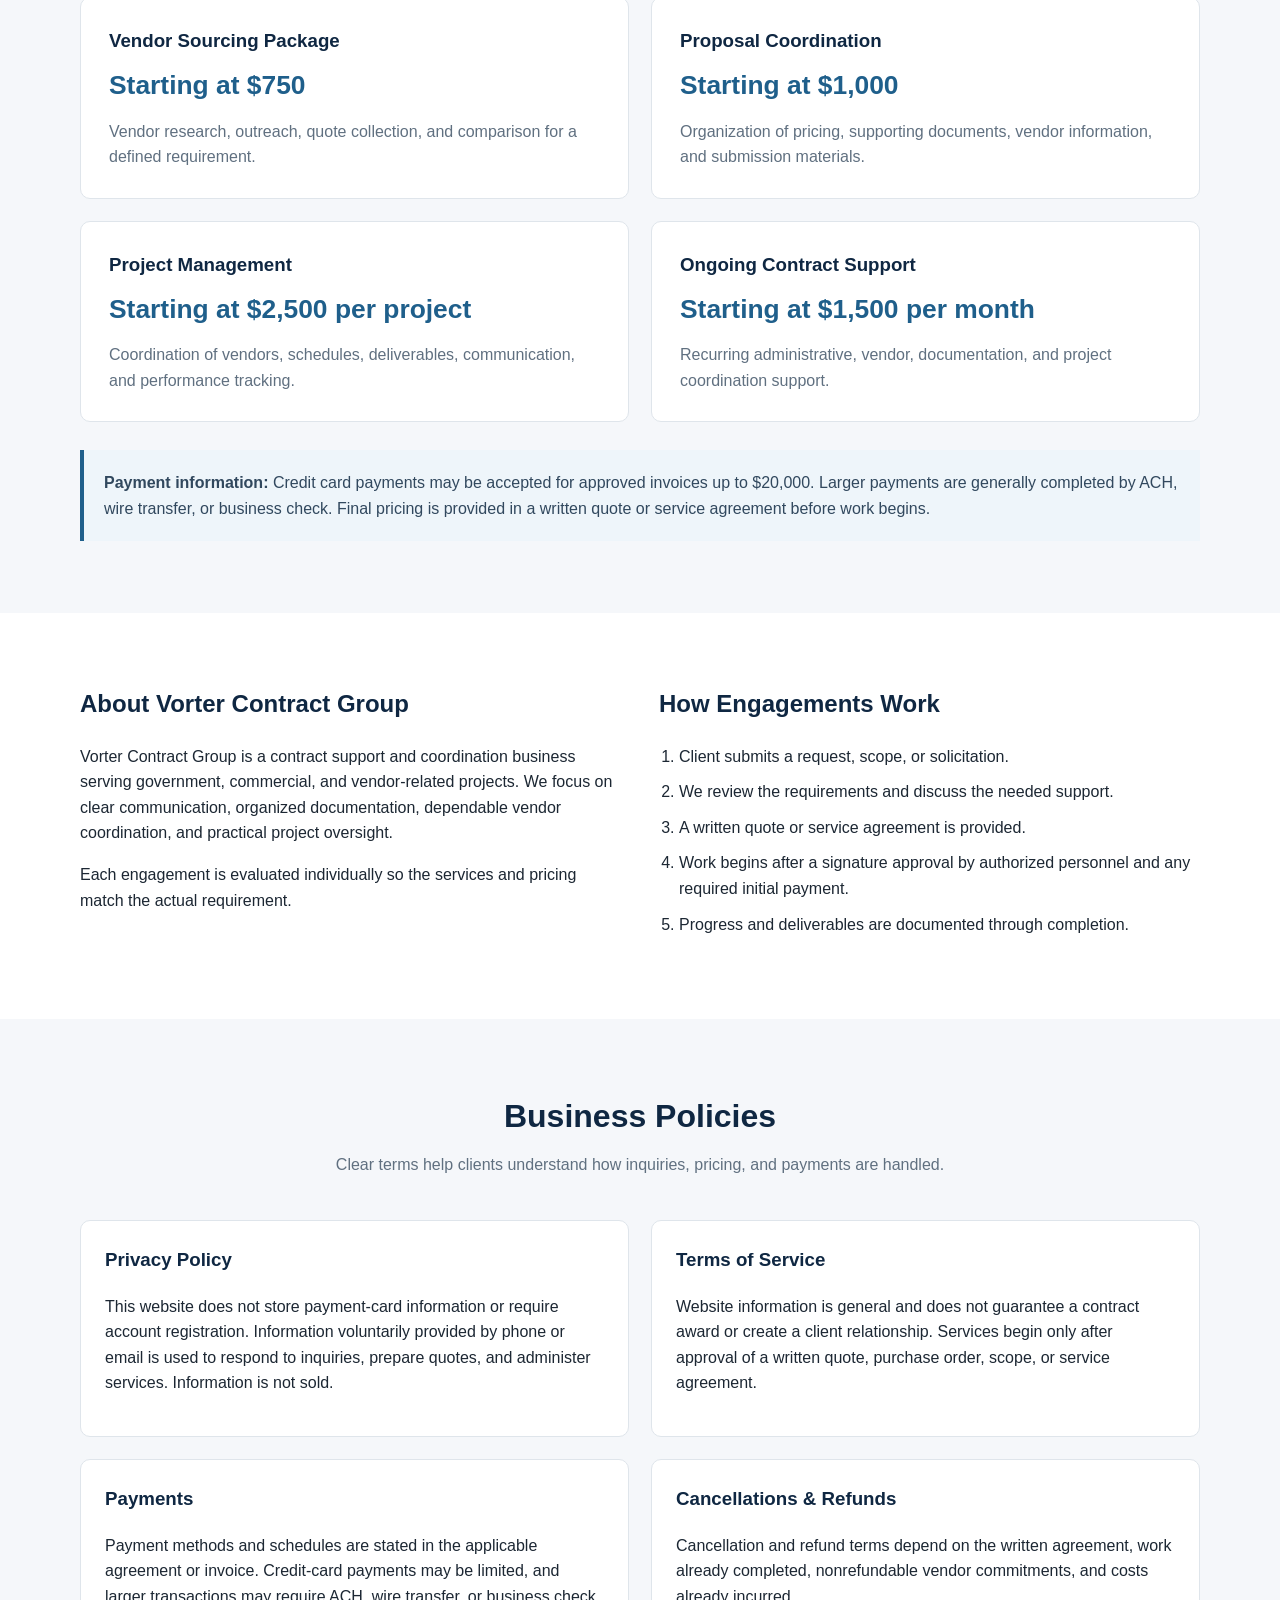
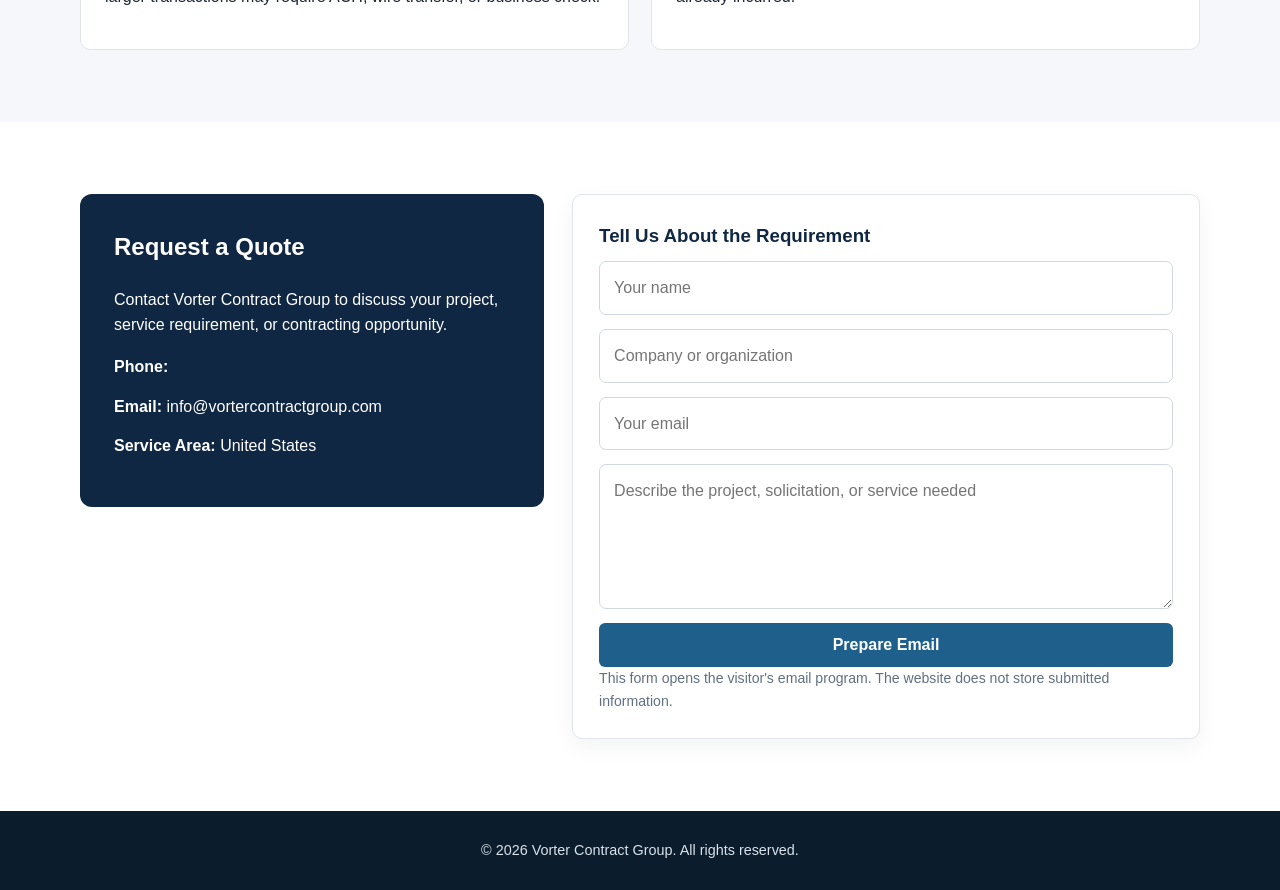
==== commit 7900d3a4: "Update index.html" ====
--- a/index.html
+++ b/index.html
@@ -359,7 +359,7 @@
   <div class="topbar">
     <div class="container topbar-inner">
       <span>Federal • State • Local • Commercial Contract Support</span>
-      <span>(661) 364-4950</span>
+      <span></span>
     </div>
   </div>
 
@@ -612,8 +612,7 @@
         <div class="contact-box">
           <h2>Request a Quote</h2>
           <p>Contact Vorter Contract Group to discuss your project, service requirement, or contracting opportunity.</p>
-          <div class="contact-row"><strong>Phone:</strong> <a href="tel:+16613644950">(661) 364-4950</a></div>
-          <div class="contact-row"><strong>Website:</strong> vortercontractgroup.com</div>
+          <div class="contact-row"><strong>Phone:</strong> <a href="tel:+16613644950"></a></div>
           <div class="contact-row"><strong>Email:</strong> info@vortercontractgroup.com</div>
           <div class="contact-row"><strong>Service Area:</strong> United States</div>
           <p class="small" style="color:#d9e2ea">
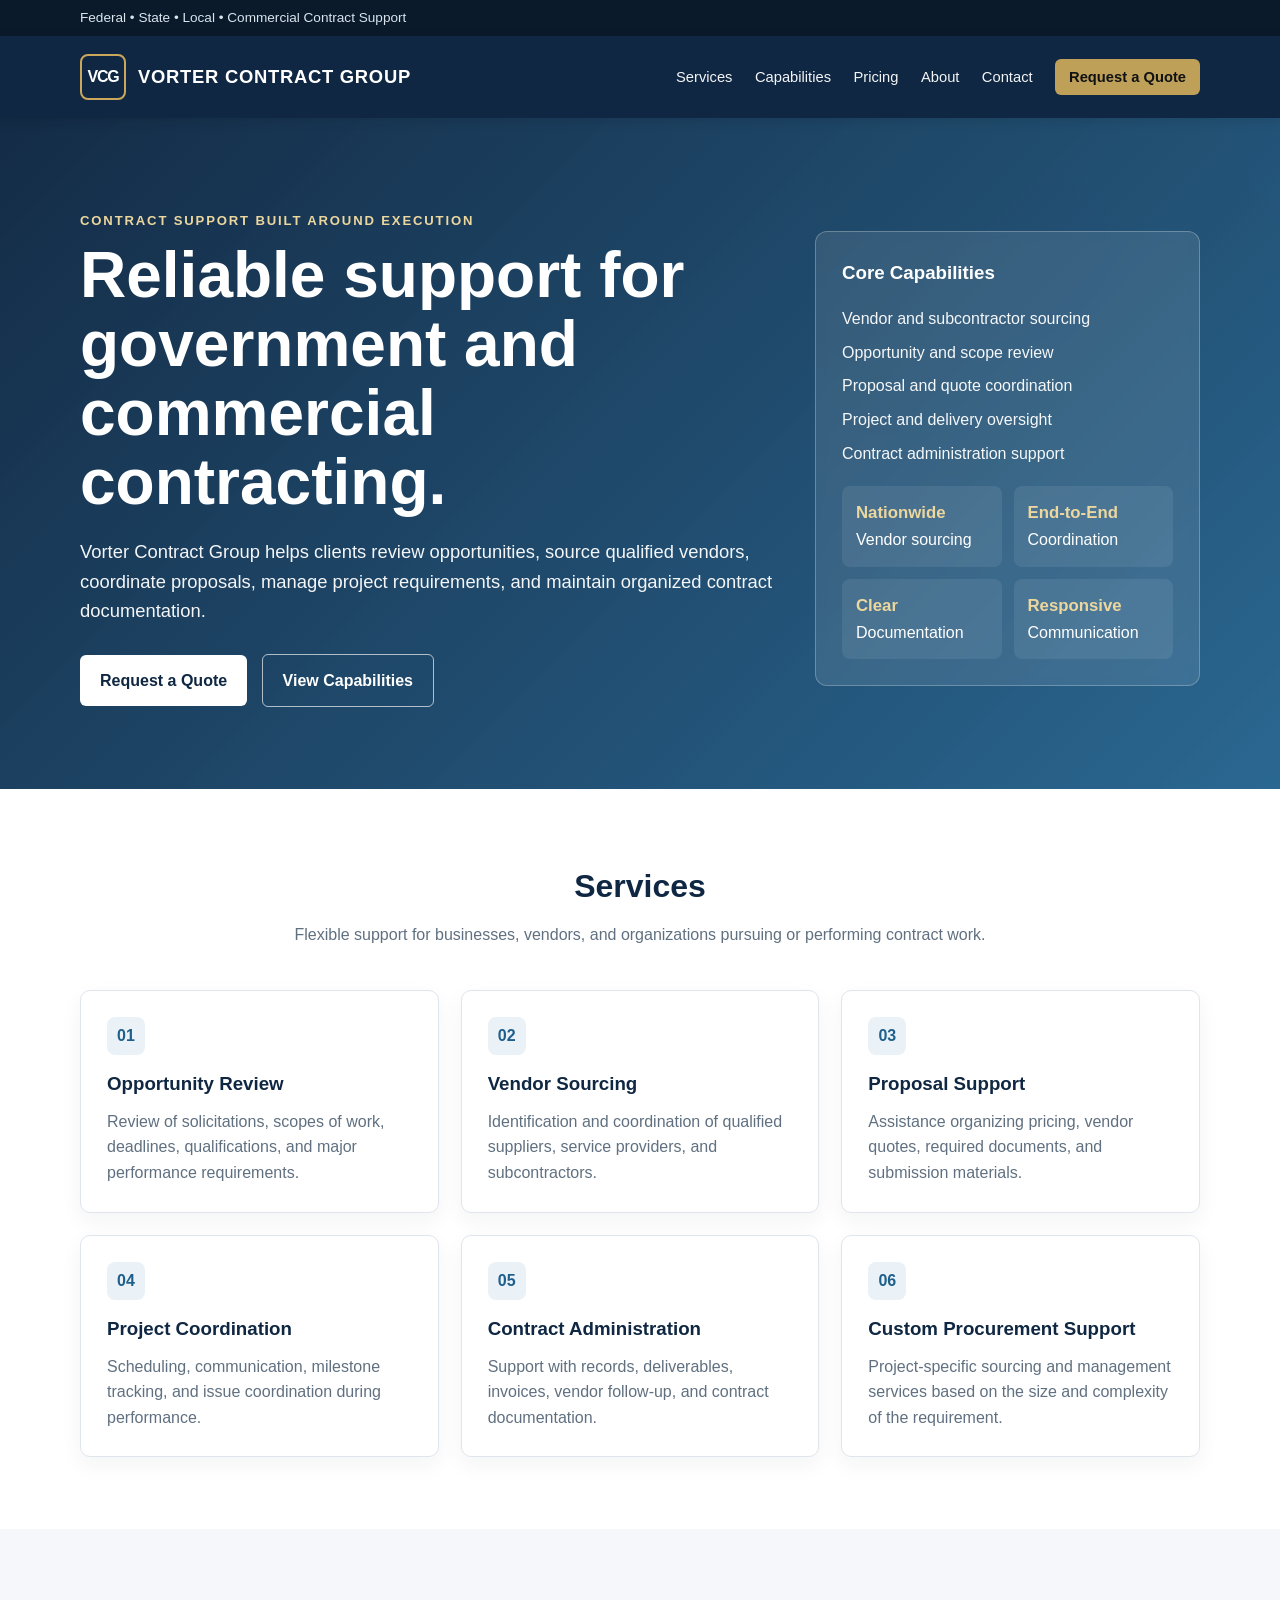
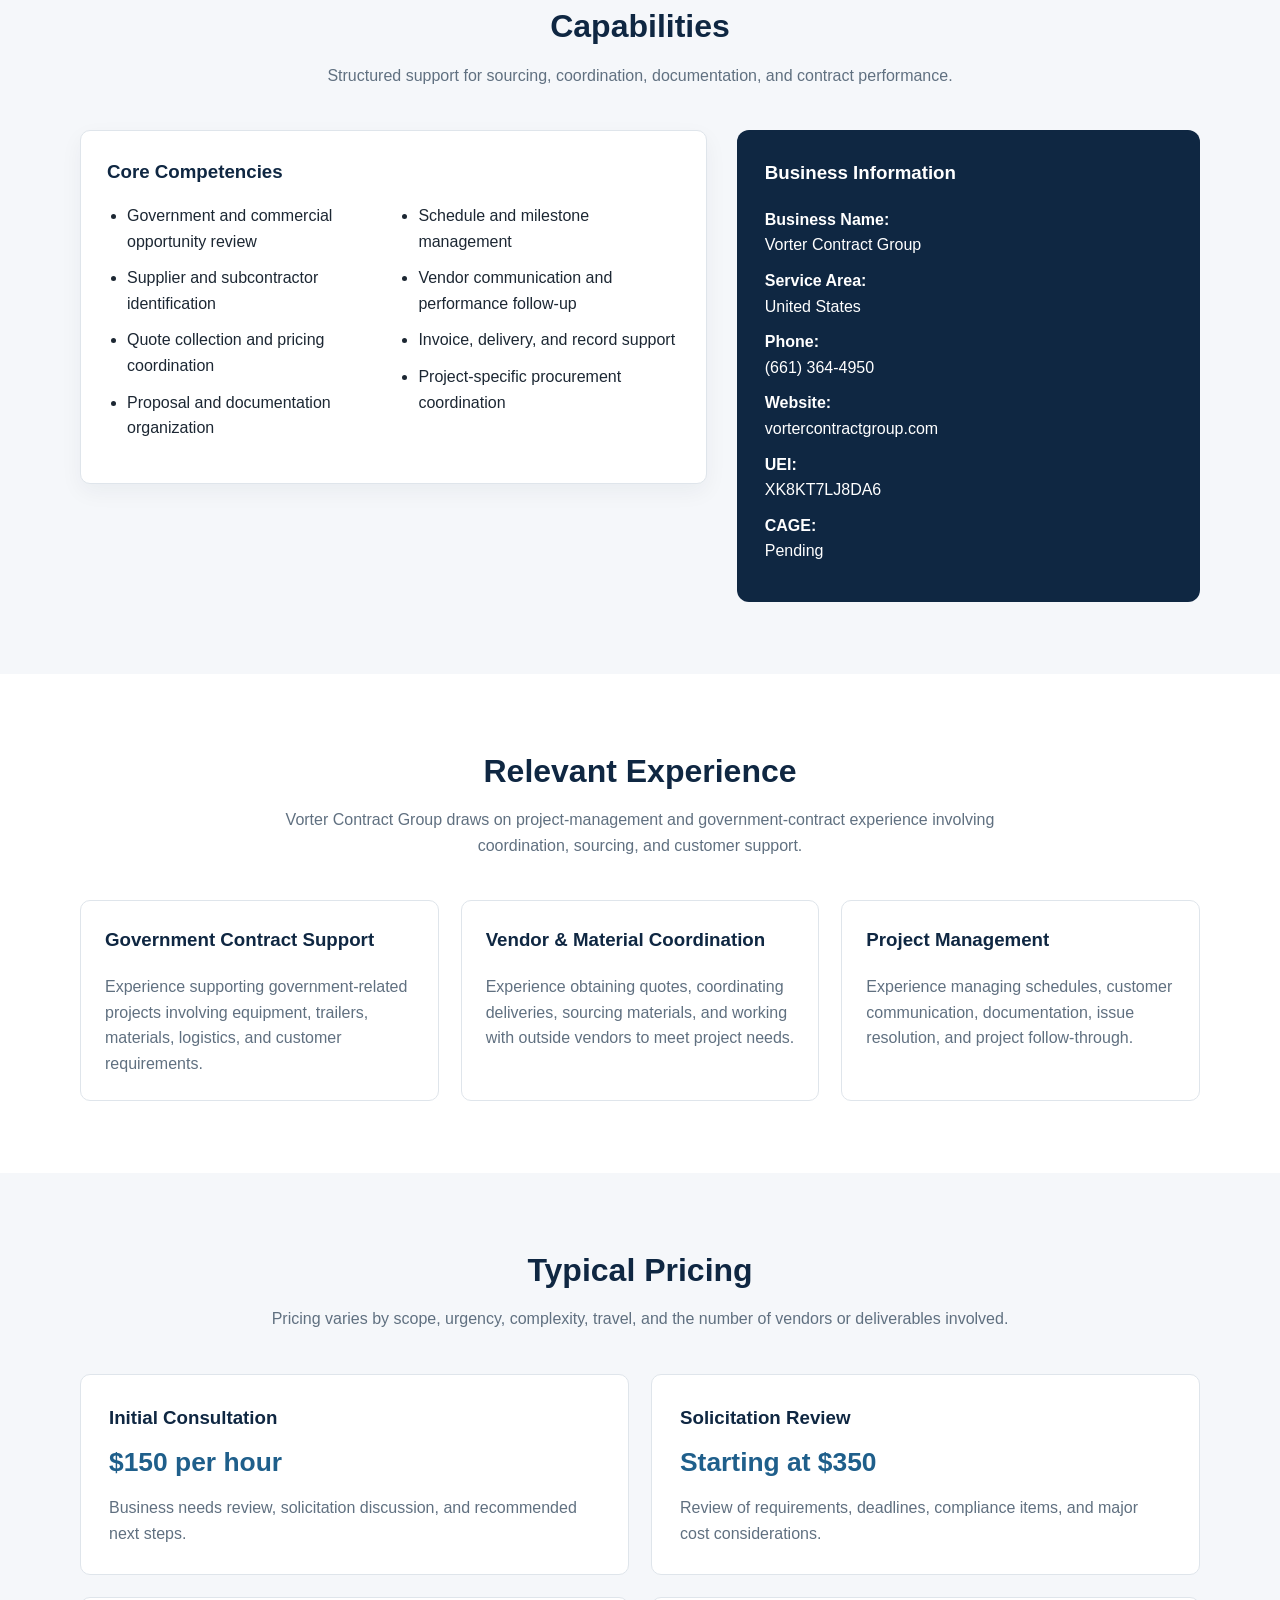
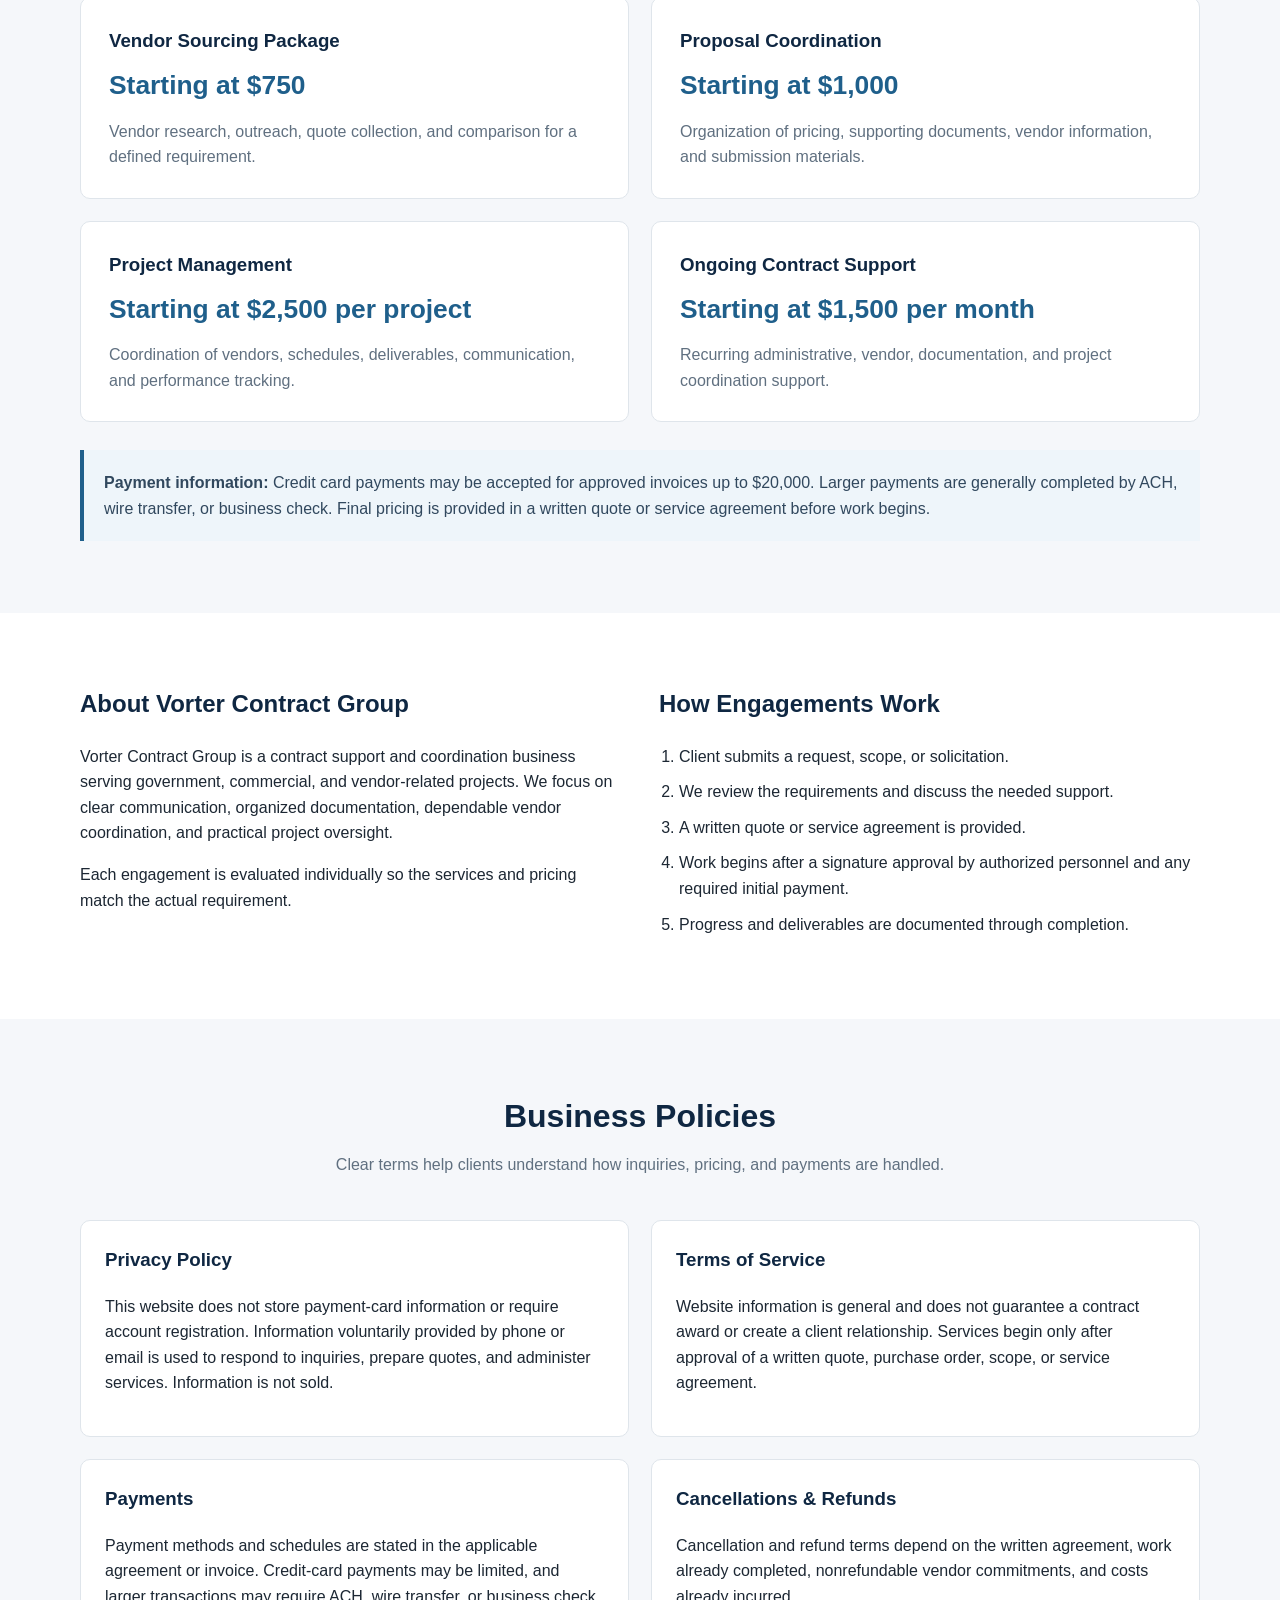
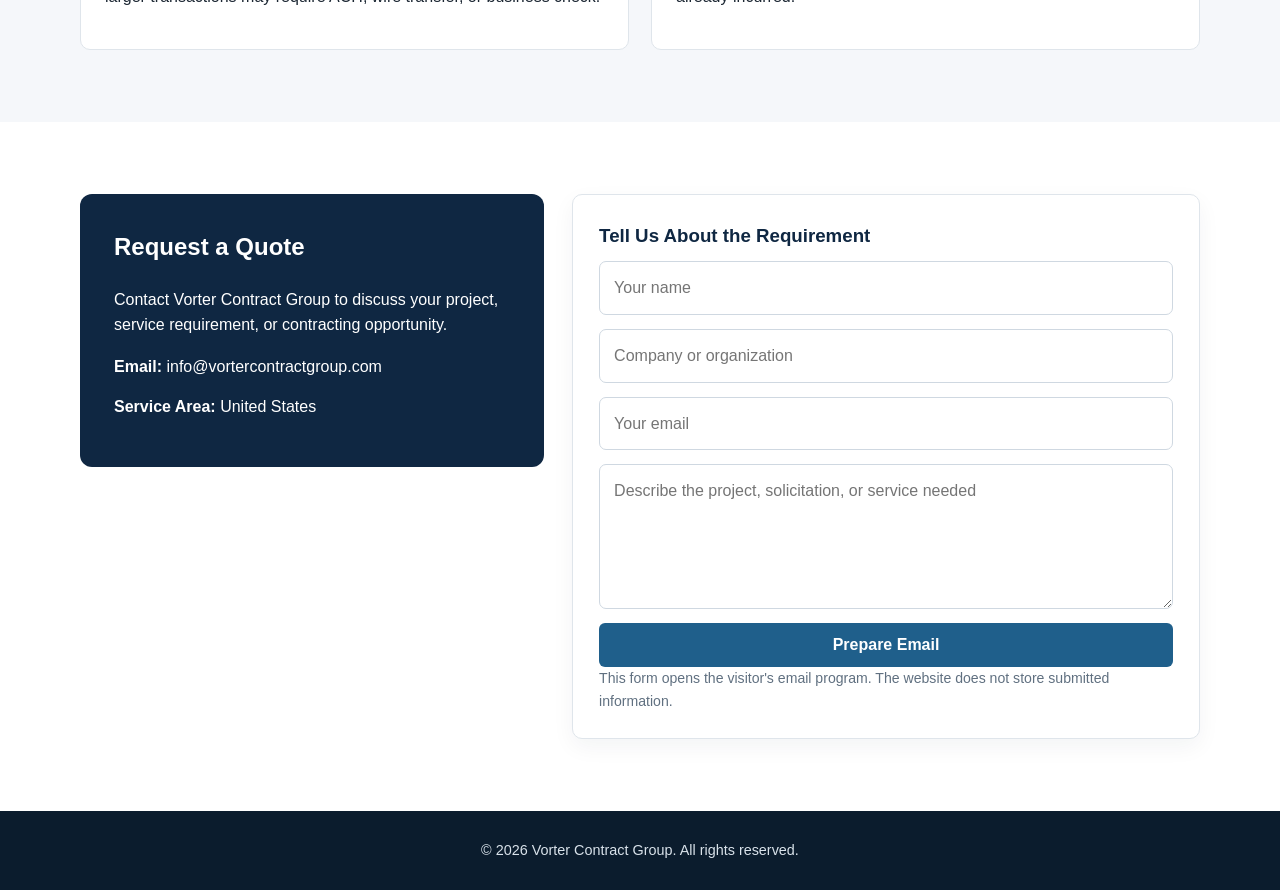
==== commit e63eab5c: "Update index.html" ====
--- a/index.html
+++ b/index.html
@@ -612,7 +612,7 @@
         <div class="contact-box">
           <h2>Request a Quote</h2>
           <p>Contact Vorter Contract Group to discuss your project, service requirement, or contracting opportunity.</p>
-          <div class="contact-row"><strong>Phone:</strong> <a href="tel:+16613644950"></a></div>
+          <div class="contact-row"><strong></strong> <a href="tel:+16613644950"></a></div>
           <div class="contact-row"><strong>Email:</strong> info@vortercontractgroup.com</div>
           <div class="contact-row"><strong>Service Area:</strong> United States</div>
           <p class="small" style="color:#d9e2ea">
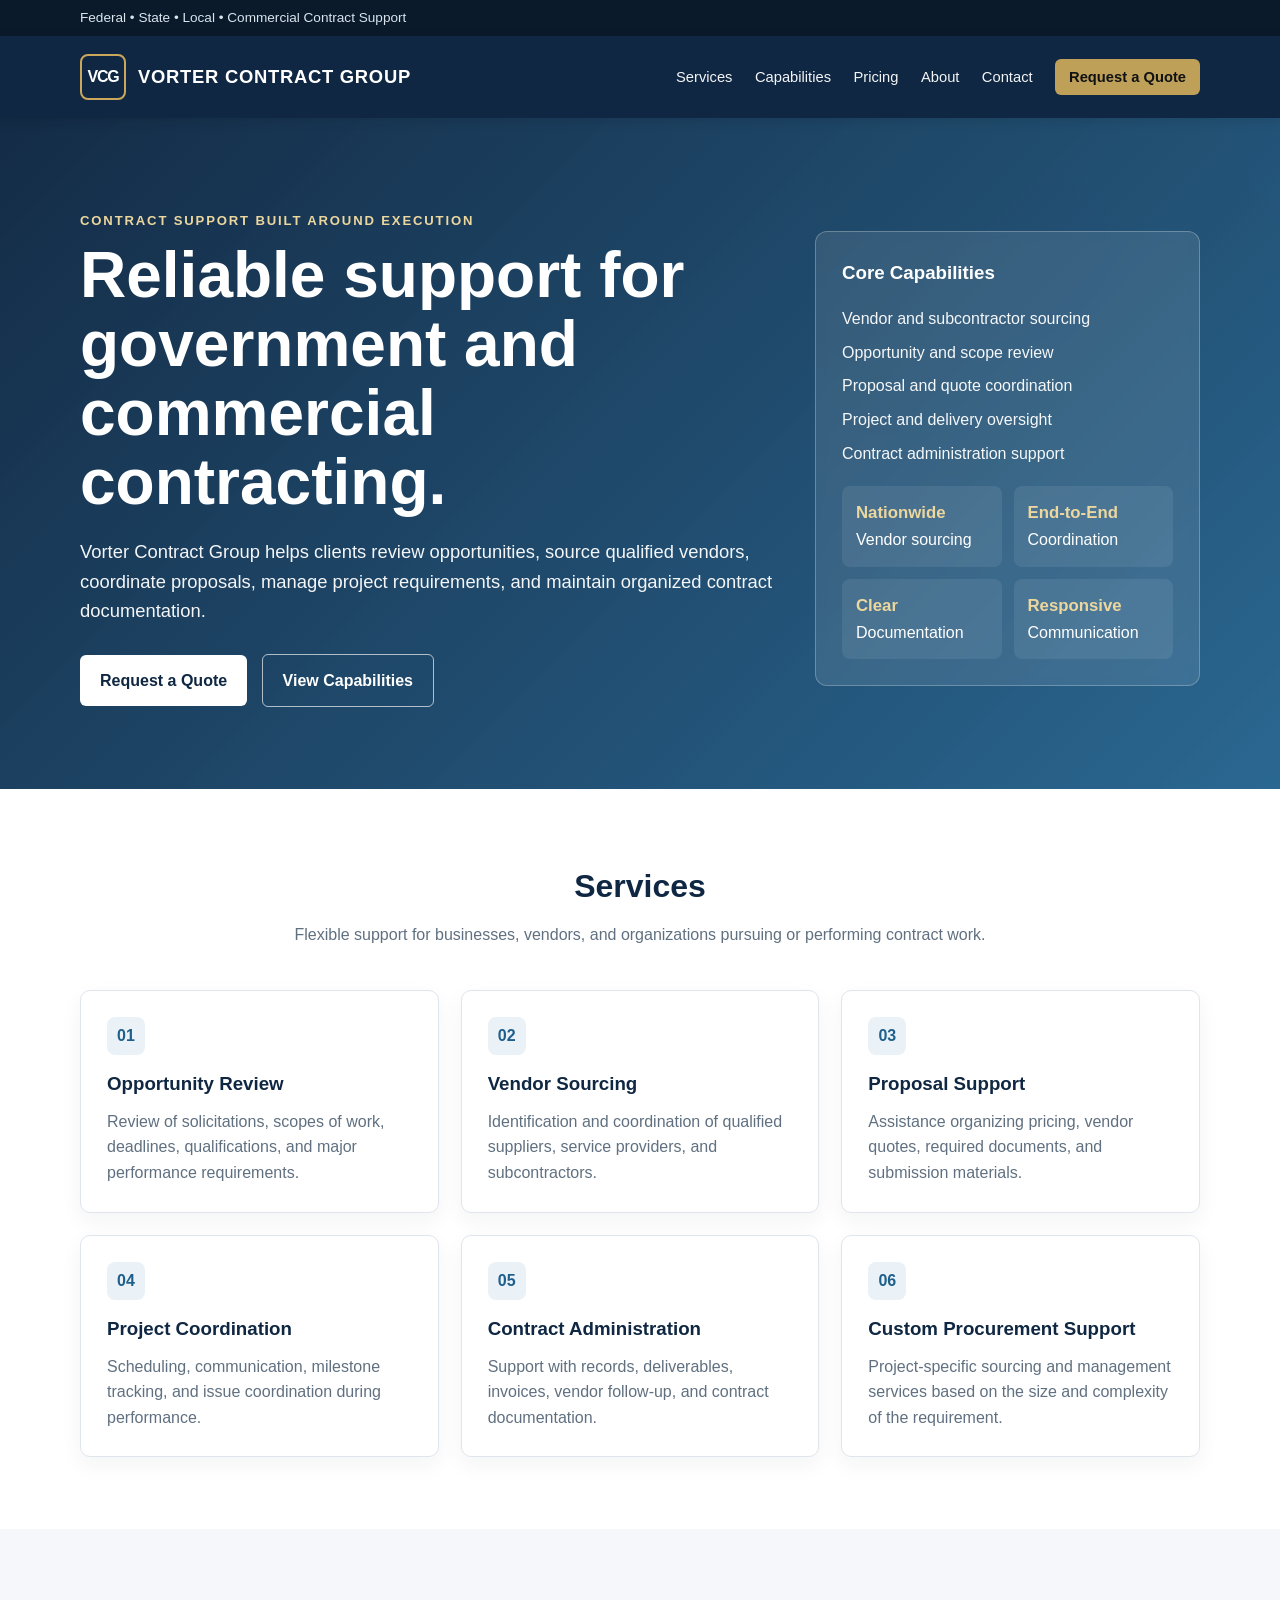
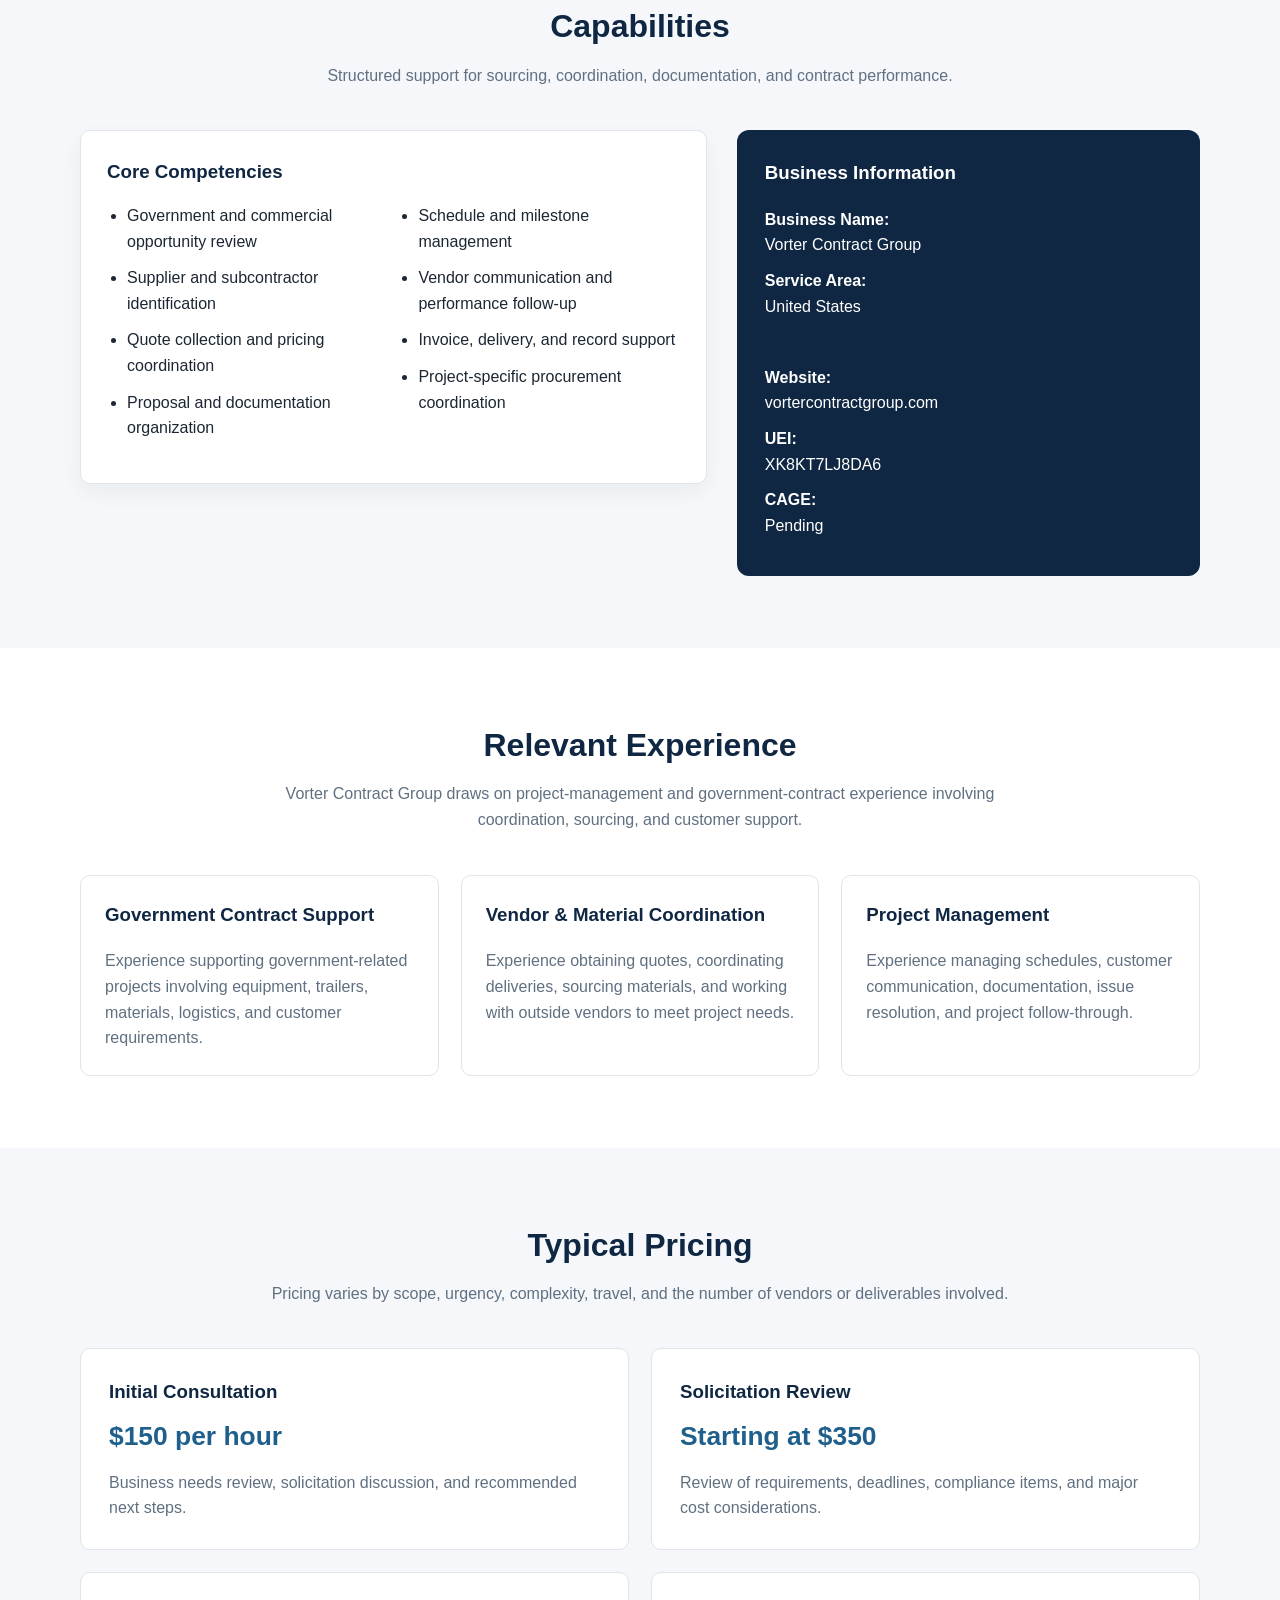
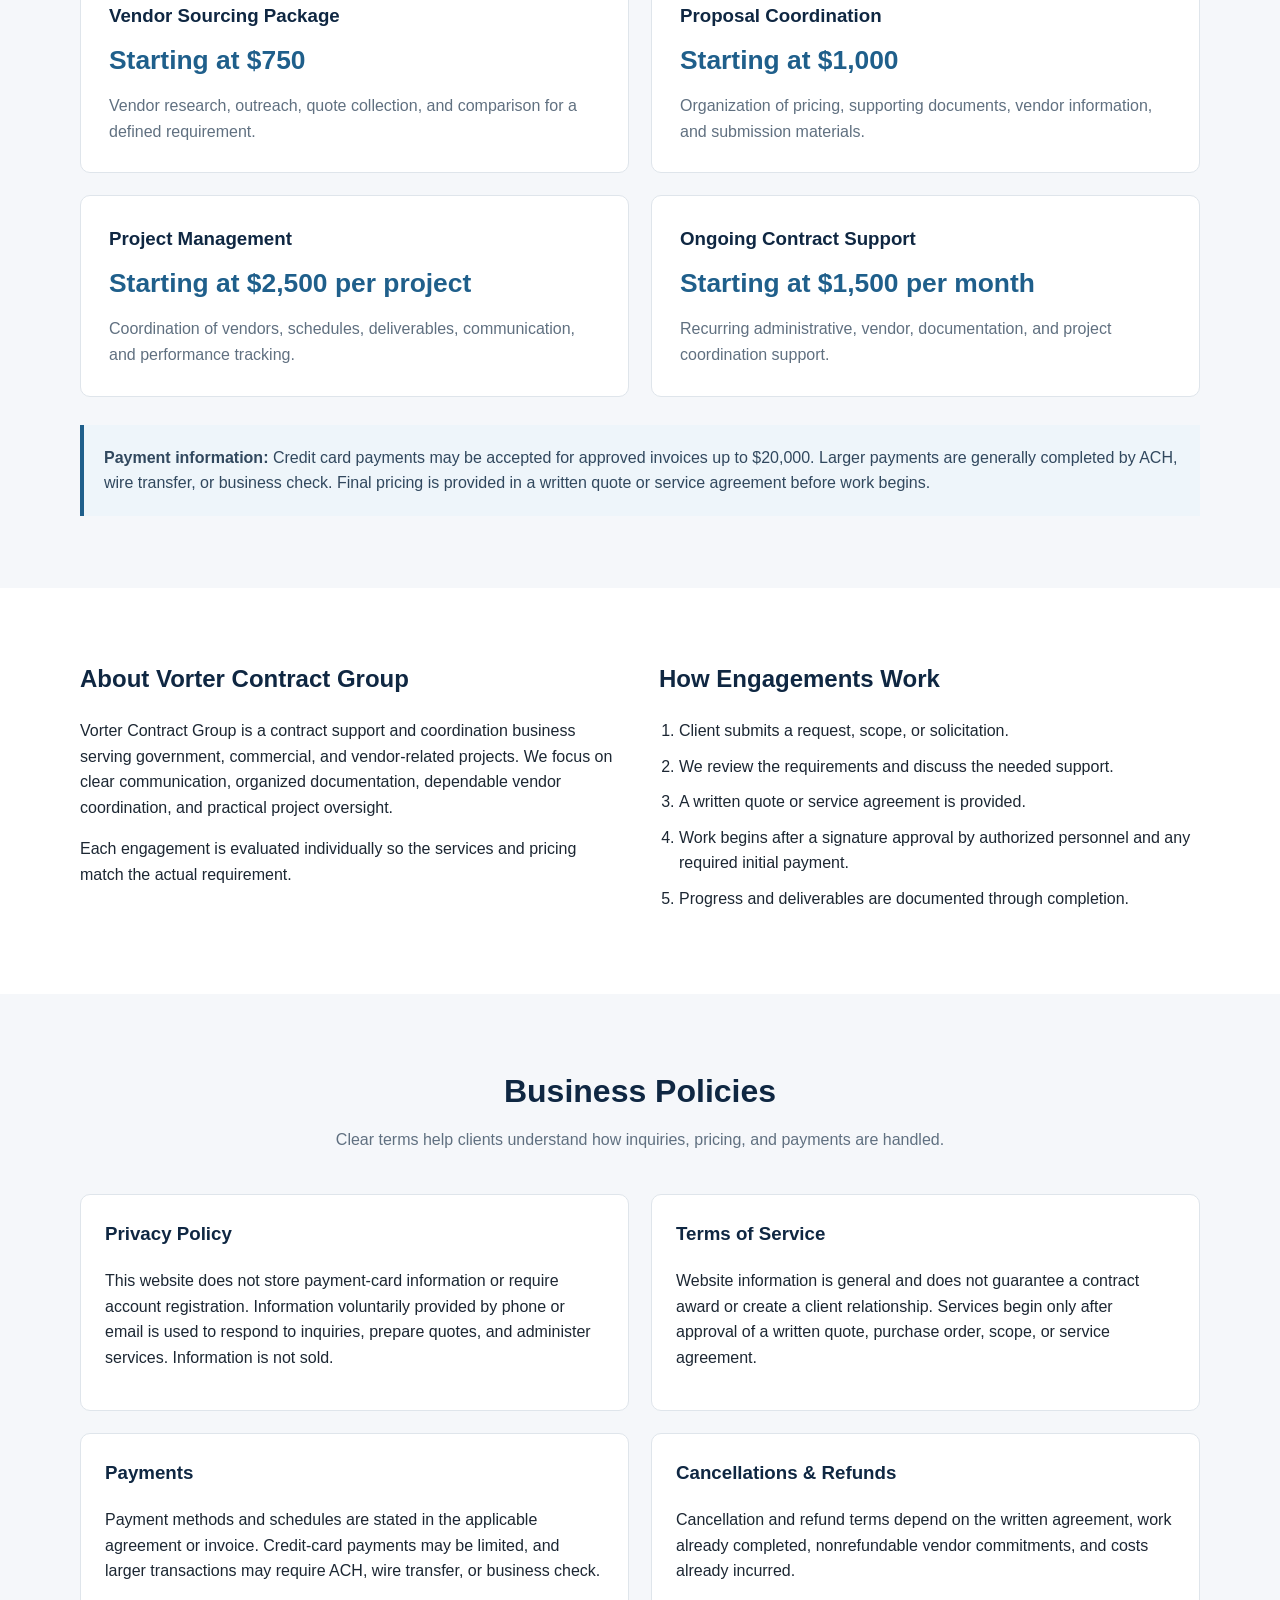
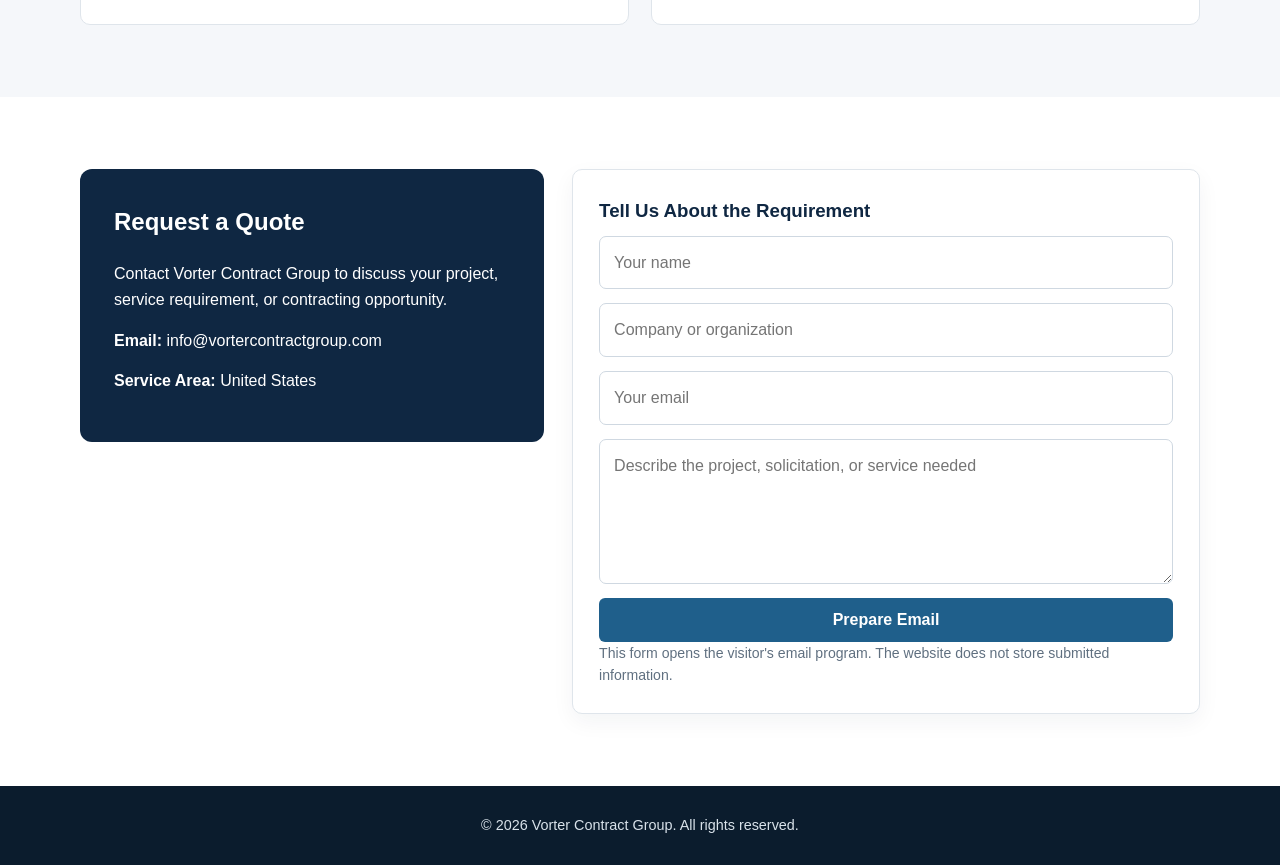
==== commit 2f296fd0: "Update index.html" ====
--- a/index.html
+++ b/index.html
@@ -475,7 +475,7 @@
             <h3>Business Information</h3>
             <p><strong>Business Name:</strong><br>Vorter Contract Group</p>
             <p><strong>Service Area:</strong><br>United States</p>
-            <p><strong>Phone:</strong><br>(661) 364-4950</p>
+            <p><strong></strong><br></p>
             <p><strong>Website:</strong><br>vortercontractgroup.com</p>
             <p><strong>UEI:</strong><br>XK8KT7LJ8DA6</p>
             <p><strong>CAGE:</strong><br>Pending</p>
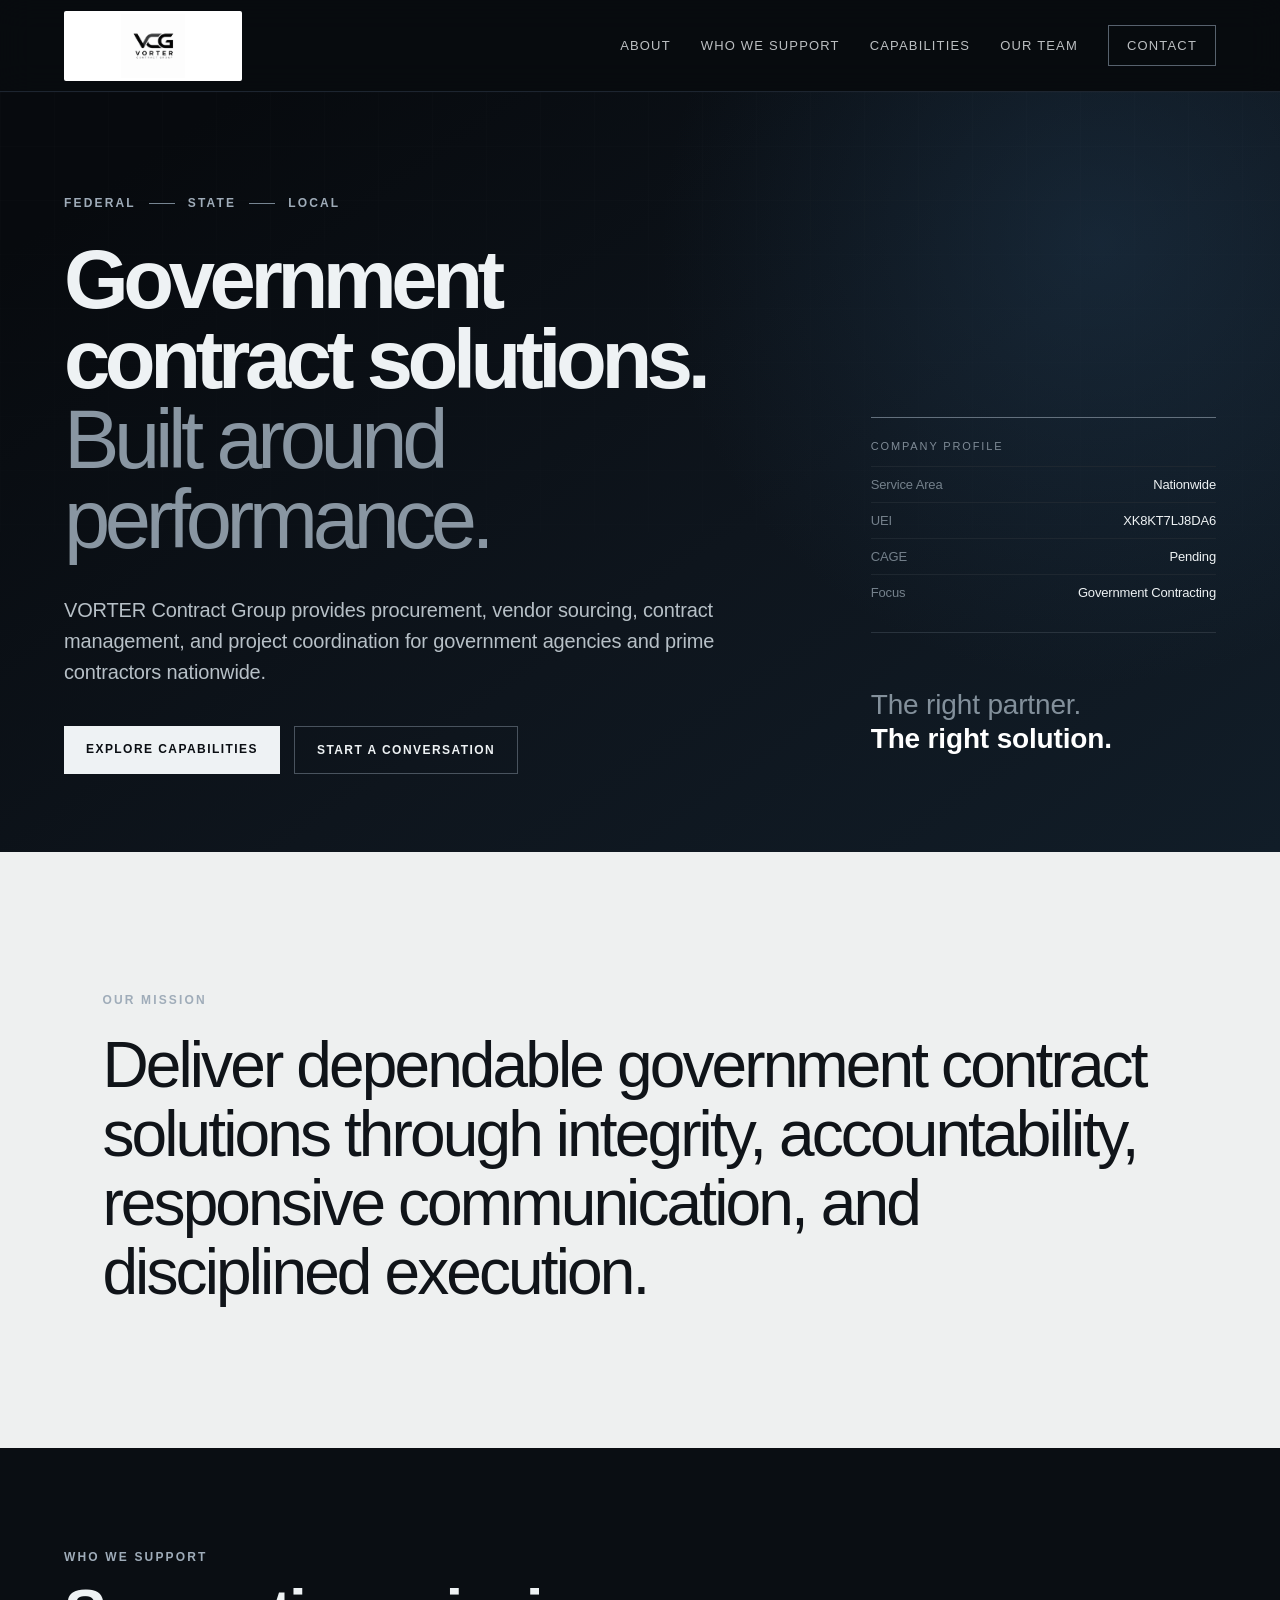
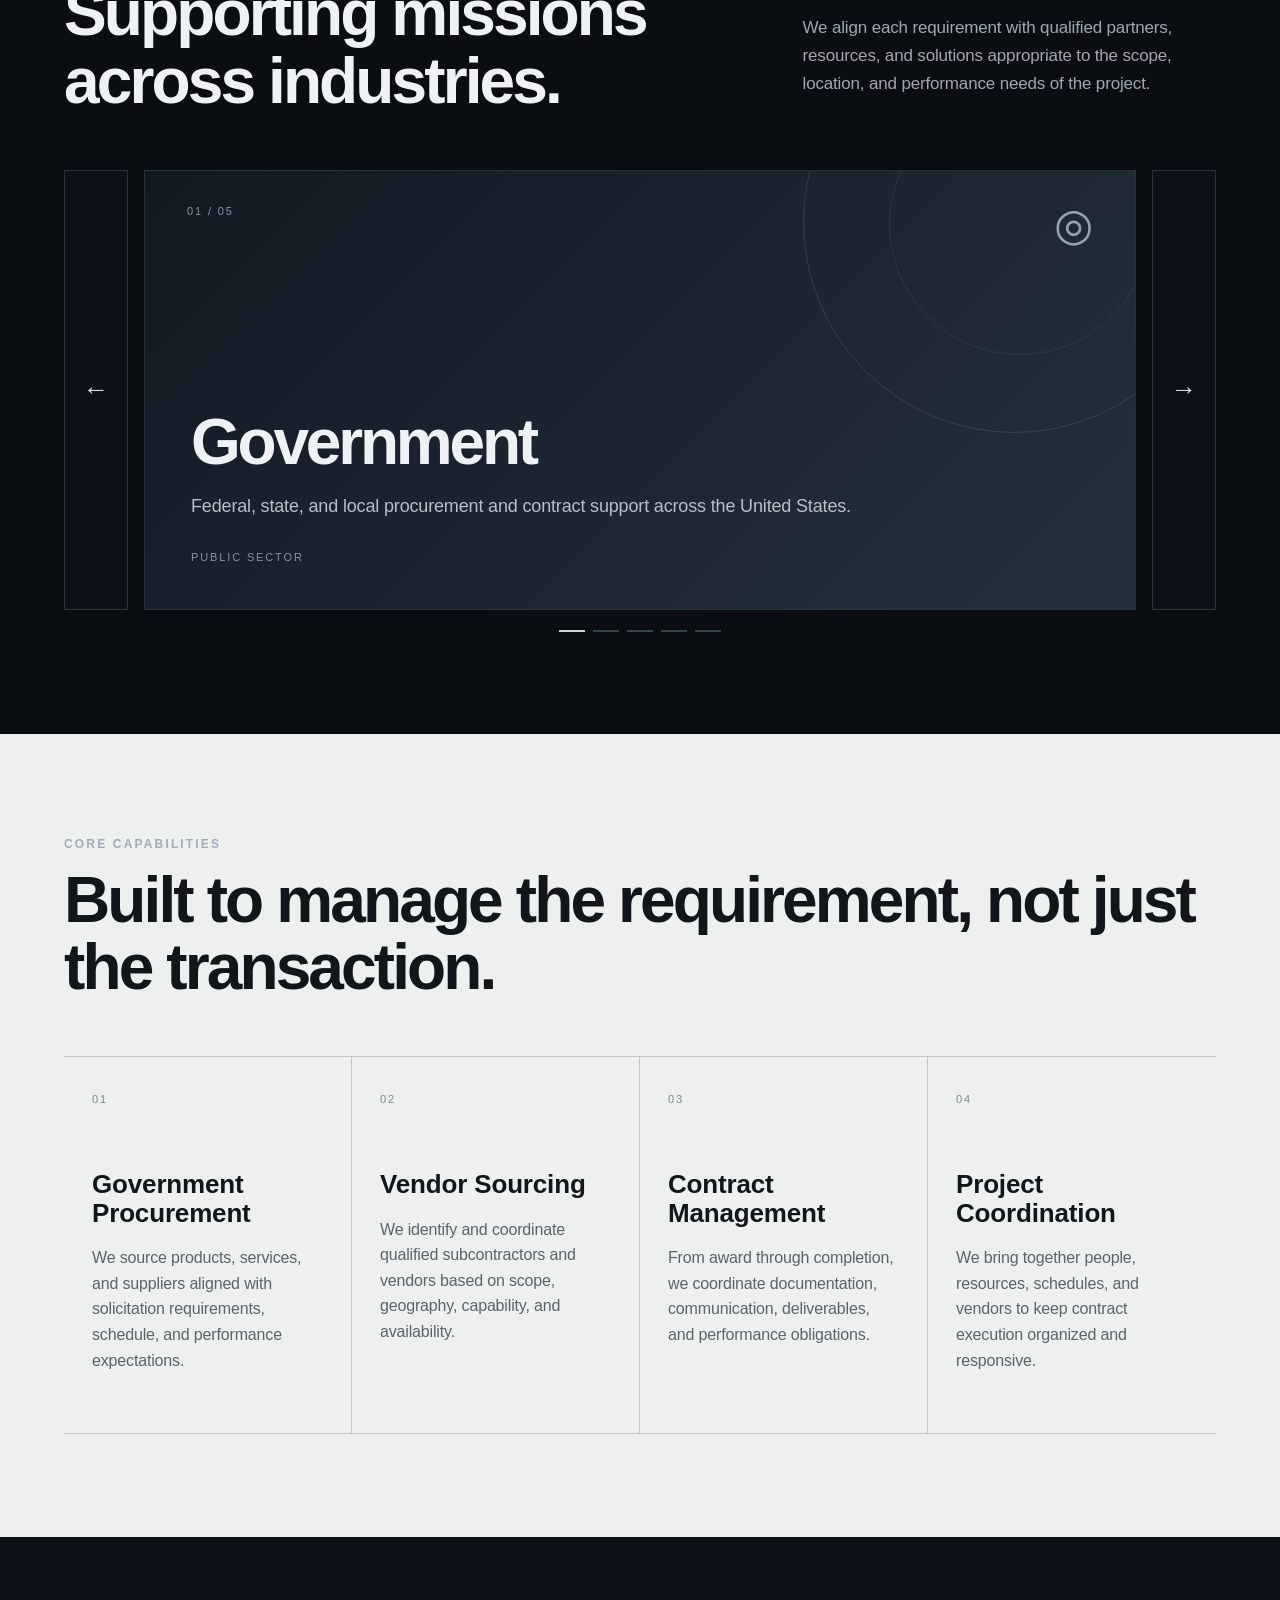
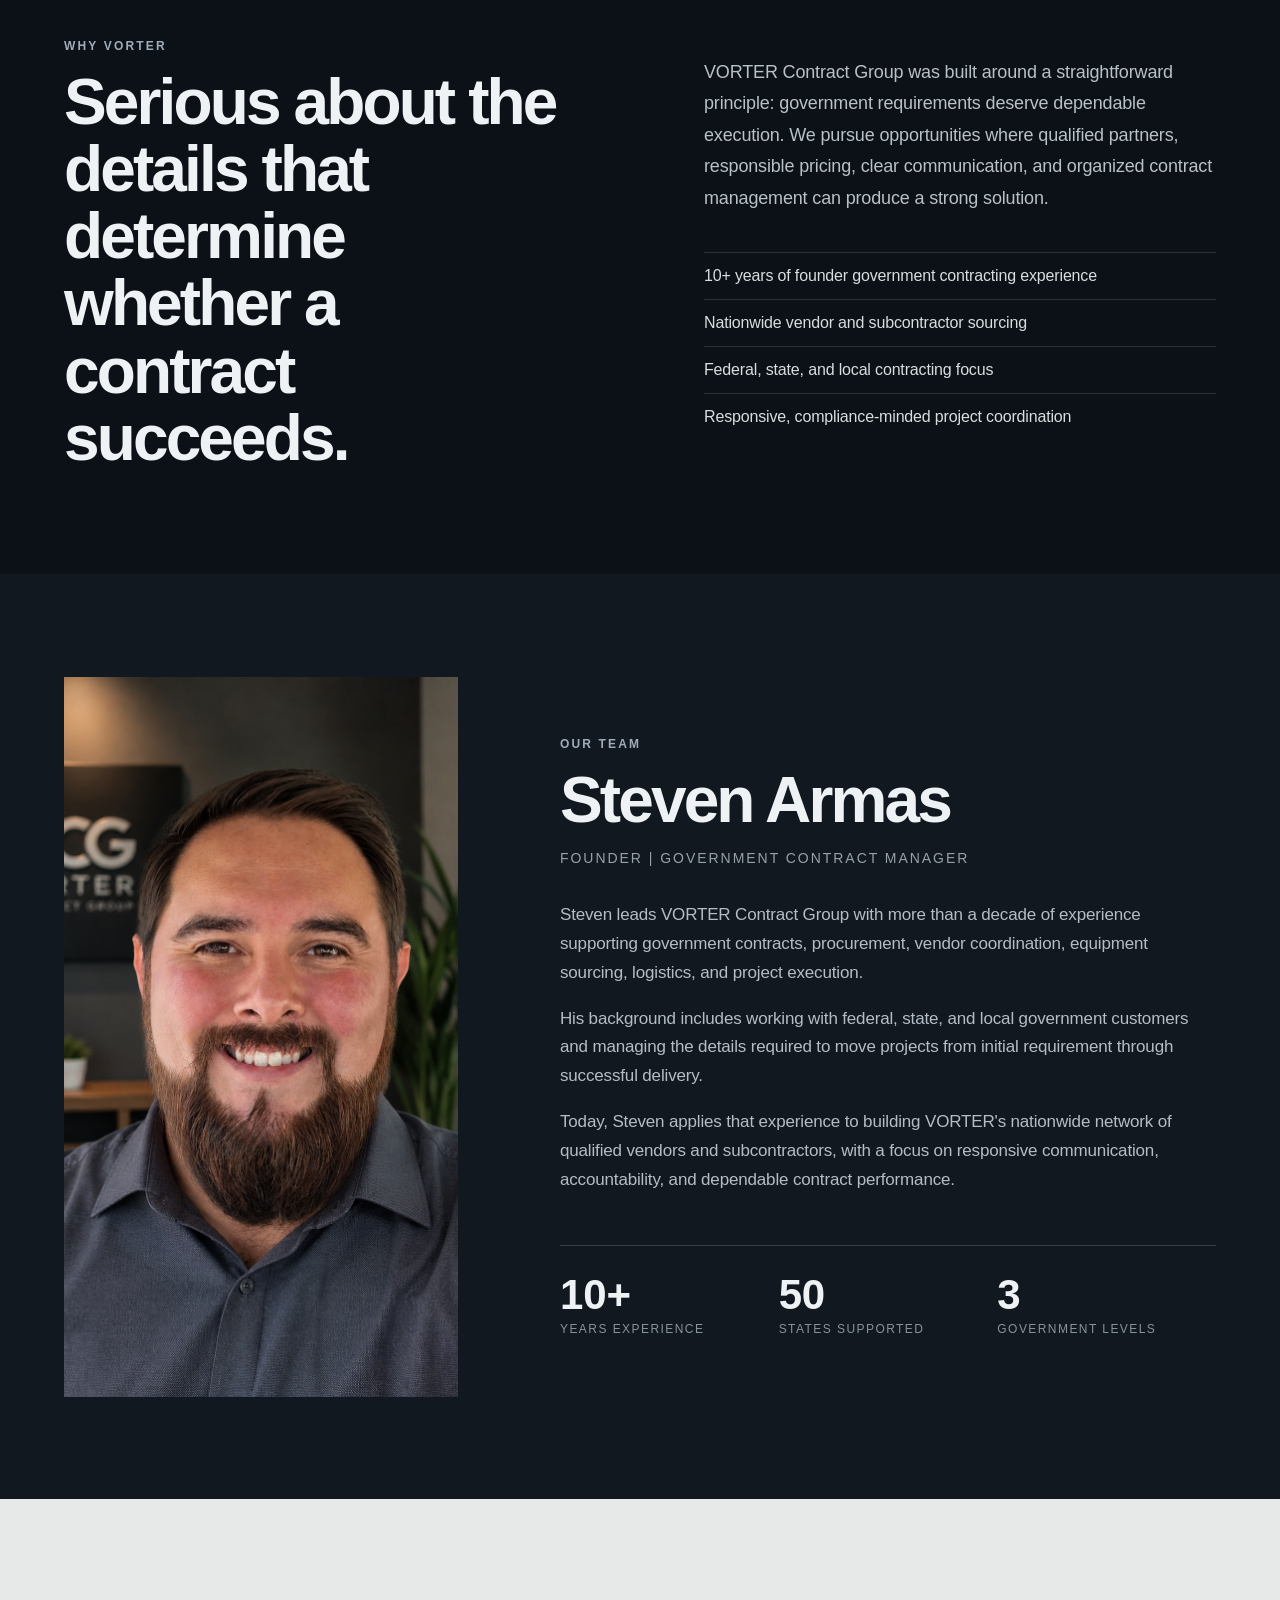
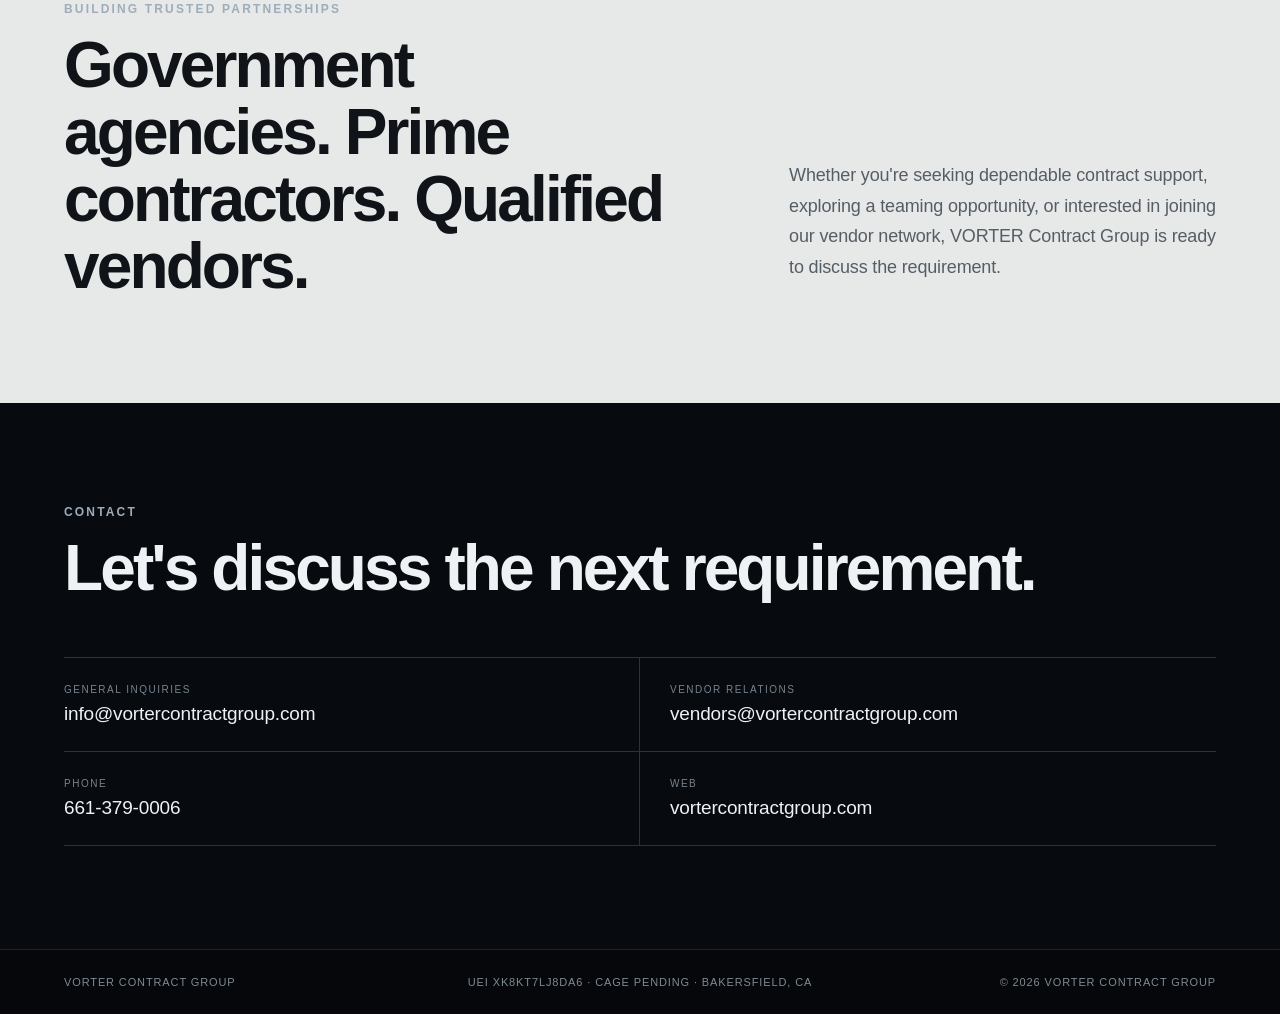
==== commit 0e108f50: "Add files via upload" ====
--- a/index.html
+++ b/index.html
@@ -1,657 +1,156 @@
-<!DOCTYPE html>
+<!doctype html>
 <html lang="en">
 <head>
-  <meta charset="UTF-8" />
-  <meta name="viewport" content="width=device-width, initial-scale=1.0" />
-  <title>Vorter Contract Group | Government Contract Support</title>
-  <meta name="description" content="Vorter Contract Group provides vendor sourcing, proposal support, project coordination, and contract administration services for government and commercial opportunities." />
-  <style>
-    :root{
-      --navy:#0f2742;
-      --blue:#1f5f8b;
-      --light:#f5f7fa;
-      --text:#1c2733;
-      --muted:#607080;
-      --line:#dfe5eb;
-      --white:#ffffff;
-      --gold:#caa75a;
-      --dark:#0a1a2b;
-    }
-    *{box-sizing:border-box}
-    html{scroll-behavior:smooth}
-    body{
-      margin:0;
-      font-family:Arial, Helvetica, sans-serif;
-      color:var(--text);
-      background:var(--white);
-      line-height:1.6;
-    }
-    a{color:inherit}
-    .container{width:min(1120px,92%);margin:auto}
-    .topbar{
-      background:var(--dark);
-      color:#d9e4ed;
-      font-size:.85rem;
-      padding:7px 0;
-    }
-    .topbar-inner{
-      display:flex;
-      justify-content:space-between;
-      gap:20px;
-      flex-wrap:wrap;
-    }
-    header{
-      background:var(--navy);
-      color:var(--white);
-      padding:18px 0;
-      position:sticky;
-      top:0;
-      z-index:10;
-      box-shadow:0 2px 12px rgba(0,0,0,.12);
-    }
-    .nav{
-      display:flex;
-      align-items:center;
-      justify-content:space-between;
-      gap:20px;
-    }
-    .brand-wrap{
-      display:flex;
-      align-items:center;
-      gap:12px;
-      text-decoration:none;
-    }
-    .brand-mark{
-      width:46px;
-      height:46px;
-      border:2px solid var(--gold);
-      border-radius:8px;
-      display:grid;
-      place-items:center;
-      font-weight:800;
-      letter-spacing:-.08em;
-      color:var(--white);
-    }
-    .brand{
-      font-size:1.15rem;
-      font-weight:700;
-      letter-spacing:.04em;
-    }
-    .brand small{
-      display:block;
-      font-size:.7rem;
-      color:#b8c7d4;
-      letter-spacing:.08em;
-      margin-top:2px;
-    }
-    nav a{
-      text-decoration:none;
-      margin-left:18px;
-      font-size:.92rem;
-      opacity:.95;
-    }
-    nav a:hover{color:var(--gold)}
-    .nav-button{
-      background:var(--gold);
-      color:#111!important;
-      padding:10px 14px;
-      border-radius:6px;
-      font-weight:700;
-    }
-    .hero{
-      background:
-        linear-gradient(135deg,rgba(15,39,66,.98),rgba(31,95,139,.95)),
-        radial-gradient(circle at 80% 20%,rgba(202,167,90,.18),transparent 35%);
-      color:var(--white);
-      padding:92px 0 82px;
-    }
-    .hero-grid{
-      display:grid;
-      grid-template-columns:1.35fr .75fr;
-      gap:42px;
-      align-items:center;
-    }
-    .eyebrow{
-      color:#ecd79e;
-      text-transform:uppercase;
-      letter-spacing:.14em;
-      font-size:.82rem;
-      font-weight:700;
-    }
-    h1{
-      font-size:clamp(2.3rem,5vw,4.2rem);
-      line-height:1.08;
-      margin:10px 0 20px;
-    }
-    .hero p{
-      font-size:1.15rem;
-      max-width:720px;
-      margin:0 0 28px;
-      opacity:.95;
-    }
-    .cta{
-      display:inline-block;
-      background:var(--white);
-      color:var(--navy);
-      padding:13px 20px;
-      border-radius:6px;
-      text-decoration:none;
-      font-weight:700;
-      margin-right:10px;
-    }
-    .cta.secondary{
-      background:transparent;
-      color:var(--white);
-      border:1px solid rgba(255,255,255,.65);
-    }
-    .hero-card{
-      background:rgba(255,255,255,.1);
-      border:1px solid rgba(255,255,255,.25);
-      padding:26px;
-      border-radius:12px;
-      backdrop-filter:blur(5px);
-    }
-    .hero-card h3{margin-top:0}
-    .hero-card p{margin:8px 0;font-size:1rem}
-    .mini-grid{
-      display:grid;
-      grid-template-columns:1fr 1fr;
-      gap:12px;
-      margin-top:20px;
-    }
-    .mini-grid div{
-      background:rgba(255,255,255,.08);
-      border-radius:8px;
-      padding:14px;
-    }
-    .mini-grid strong{
-      display:block;
-      color:#ecd79e;
-      font-size:1.05rem;
-    }
-    section{padding:72px 0}
-    section.alt{background:var(--light)}
-    .section-title{
-      text-align:center;
-      margin-bottom:42px;
-    }
-    .section-title h2{
-      font-size:2rem;
-      margin:0 0 10px;
-      color:var(--navy);
-    }
-    .section-title p{
-      margin:0 auto;
-      max-width:760px;
-      color:var(--muted);
-    }
-    .cards{
-      display:grid;
-      grid-template-columns:repeat(3,1fr);
-      gap:22px;
-    }
-    .card{
-      background:var(--white);
-      border:1px solid var(--line);
-      border-radius:10px;
-      padding:26px;
-      box-shadow:0 8px 22px rgba(16,39,66,.05);
-    }
-    .card h3{margin:0 0 10px;color:var(--navy)}
-    .card p{margin:0;color:var(--muted)}
-    .card-number{
-      width:38px;
-      height:38px;
-      border-radius:8px;
-      display:grid;
-      place-items:center;
-      background:#eaf2f8;
-      color:var(--blue);
-      font-weight:800;
-      margin-bottom:14px;
-    }
-    .about{
-      display:grid;
-      grid-template-columns:1fr 1fr;
-      gap:38px;
-      align-items:start;
-    }
-    .about h2{color:var(--navy);margin-top:0}
-    .checklist{
-      margin:0;
-      padding-left:20px;
-    }
-    .checklist li{margin-bottom:10px}
-    .cap-grid{
-      display:grid;
-      grid-template-columns:1.15fr .85fr;
-      gap:30px;
-      align-items:start;
-    }
-    .cap-list{
-      columns:2;
-      column-gap:30px;
-      padding-left:20px;
-    }
-    .cap-list li{
-      break-inside:avoid;
-      margin-bottom:11px;
-    }
-    .info-box{
-      background:var(--navy);
-      color:var(--white);
-      padding:28px;
-      border-radius:12px;
-    }
-    .info-box h3{margin-top:0}
-    .info-box p{margin:10px 0}
-    .pricing{
-      display:grid;
-      grid-template-columns:repeat(2,1fr);
-      gap:22px;
-    }
-    .price-card{
-      border:1px solid var(--line);
-      border-radius:10px;
-      padding:28px;
-      background:var(--white);
-    }
-    .price-card h3{margin:0;color:var(--navy)}
-    .price{
-      font-size:1.65rem;
-      font-weight:700;
-      color:var(--blue);
-      margin:8px 0 12px;
-    }
-    .price-card p{margin:0;color:var(--muted)}
-    .notice{
-      margin-top:28px;
-      padding:20px;
-      border-left:4px solid var(--blue);
-      background:#eef5fa;
-      color:#31485e;
-    }
-    .experience-grid{
-      display:grid;
-      grid-template-columns:repeat(3,1fr);
-      gap:22px;
-    }
-    .experience-card{
-      background:var(--white);
-      border:1px solid var(--line);
-      border-radius:10px;
-      padding:24px;
-    }
-    .experience-card h3{color:var(--navy);margin-top:0}
-    .experience-card p{color:var(--muted);margin-bottom:0}
-    .contact-grid{
-      display:grid;
-      grid-template-columns:.85fr 1.15fr;
-      gap:28px;
-      align-items:start;
-    }
-    .contact-box{
-      background:var(--navy);
-      color:var(--white);
-      padding:34px;
-      border-radius:12px;
-    }
-    .contact-box h2{margin-top:0}
-    .contact-row{
-      margin:14px 0;
-      word-break:break-word;
-    }
-    form{
-      display:grid;
-      gap:14px;
-    }
-    input, textarea{
-      width:100%;
-      padding:13px 14px;
-      border:1px solid #cfd8e1;
-      border-radius:7px;
-      font:inherit;
-    }
-    textarea{min-height:145px;resize:vertical}
-    button{
-      border:0;
-      cursor:pointer;
-      background:var(--blue);
-      color:white;
-      padding:13px 18px;
-      border-radius:6px;
-      font-weight:700;
-      font-size:1rem;
-    }
-    .legal-grid{
-      display:grid;
-      grid-template-columns:1fr 1fr;
-      gap:22px;
-    }
-    .legal-card{
-      border:1px solid var(--line);
-      border-radius:10px;
-      padding:24px;
-      background:#fff;
-    }
-    .legal-card h3{color:var(--navy);margin-top:0}
-    footer{
-      background:#0b1c2d;
-      color:#d9e2ea;
-      padding:28px 0;
-      text-align:center;
-      font-size:.9rem;
-    }
-    .small{font-size:.88rem;color:var(--muted)}
-    @media (max-width:900px){
-      .hero-grid,.about,.cap-grid,.contact-grid{grid-template-columns:1fr}
-      .cards,.experience-grid{grid-template-columns:1fr 1fr}
-      .cap-list{columns:1}
-      nav{display:none}
-    }
-    @media (max-width:620px){
-      .cards,.pricing,.experience-grid,.legal-grid,.mini-grid{grid-template-columns:1fr}
-      .hero{padding:70px 0 60px}
-    }
-  </style>
+  <meta charset="utf-8"/>
+  <meta name="viewport" content="width=device-width,initial-scale=1"/>
+  <title>VORTER Contract Group | Government Contract Solutions</title>
+  <meta name="description" content="VORTER Contract Group provides government procurement, vendor sourcing, contract management, and project coordination nationwide."/>
+  <link rel="stylesheet" href="styles.css"/>
 </head>
 <body>
-  <div class="topbar">
-    <div class="container topbar-inner">
-      <span>Federal • State • Local • Commercial Contract Support</span>
-      <span></span>
+<header class="nav">
+  <a class="brand" href="#top" aria-label="VORTER Contract Group">
+    <img src="assets/vorter-logo.png" alt="VORTER Contract Group logo"/>
+  </a>
+  <button class="menu" aria-label="Open menu">MENU</button>
+  <nav>
+    <a href="#about">About</a>
+    <a href="#support">Who We Support</a>
+    <a href="#services">Capabilities</a>
+    <a href="#leadership">Our Team</a>
+    <a class="contact-link" href="#contact">Contact</a>
+  </nav>
+</header>
+
+<main id="top">
+  <section class="hero">
+    <div class="grid-lines"></div>
+    <div class="hero-copy">
+      <div class="eyebrow">FEDERAL <span></span> STATE <span></span> LOCAL</div>
+      <h1>Government contract solutions.<br/><em>Built around performance.</em></h1>
+      <p>VORTER Contract Group provides procurement, vendor sourcing, contract management, and project coordination for government agencies and prime contractors nationwide.</p>
+      <div class="hero-actions">
+        <a class="primary" href="#services">Explore capabilities</a>
+        <a class="secondary" href="#contact">Start a conversation</a>
+      </div>
     </div>
-  </div>
+    <div class="hero-side">
+      <div class="status-card">
+        <div class="status-label">COMPANY PROFILE</div>
+        <dl>
+          <div><dt>Service Area</dt><dd>Nationwide</dd></div>
+          <div><dt>UEI</dt><dd>XK8KT7LJ8DA6</dd></div>
+          <div><dt>CAGE</dt><dd>Pending</dd></div>
+          <div><dt>Focus</dt><dd>Government Contracting</dd></div>
+        </dl>
+      </div>
+      <div class="hero-statement">The right partner.<br/><strong>The right solution.</strong></div>
+    </div>
+  </section>
 
-  <header>
-    <div class="container nav">
-      <a class="brand-wrap" href="#home">
-        <div class="brand-mark">VCG</div>
-        <div class="brand">VORTER CONTRACT GROUP</div>
-      </a>
-      <nav>
-        <a href="#services">Services</a>
-        <a href="#capabilities">Capabilities</a>
-        <a href="#pricing">Pricing</a>
-        <a href="#about">About</a>
-        <a href="#contact">Contact</a>
-        <a class="nav-button" href="#contact">Request a Quote</a>
-      </nav>
+  <section class="mission">
+    <div class="section-label">OUR MISSION</div>
+    <p>Deliver dependable government contract solutions through integrity, accountability, responsive communication, and disciplined execution.</p>
+  </section>
+
+  <section id="support" class="support">
+    <div class="section-head">
+      <div>
+        <div class="section-label">WHO WE SUPPORT</div>
+        <h2>Supporting missions across industries.</h2>
+      </div>
+      <p>We align each requirement with qualified partners, resources, and solutions appropriate to the scope, location, and performance needs of the project.</p>
     </div>
-  </header>
 
-  <main id="home">
-    <section class="hero">
-      <div class="container hero-grid">
-        <div>
-          <div class="eyebrow">Contract Support Built Around Execution</div>
-          <h1>Reliable support for government and commercial contracting.</h1>
-          <p>
-            Vorter Contract Group helps clients review opportunities, source qualified vendors,
-            coordinate proposals, manage project requirements, and maintain organized contract documentation.
-          </p>
-          <a class="cta" href="#contact">Request a Quote</a>
-          <a class="cta secondary" href="#capabilities">View Capabilities</a>
-        </div>
-        <div class="hero-card">
-          <h3>Core Capabilities</h3>
-          <p>Vendor and subcontractor sourcing</p>
-          <p>Opportunity and scope review</p>
-          <p>Proposal and quote coordination</p>
-          <p>Project and delivery oversight</p>
-          <p>Contract administration support</p>
-          <div class="mini-grid">
-            <div><strong>Nationwide</strong><span>Vendor sourcing</span></div>
-            <div><strong>End-to-End</strong><span>Coordination</span></div>
-            <div><strong>Clear</strong><span>Documentation</span></div>
-            <div><strong>Responsive</strong><span>Communication</span></div>
-          </div>
-        </div>
+    <div class="slider" aria-label="Industries we support">
+      <button class="slider-btn prev" aria-label="Previous industry">←</button>
+      <div class="slides">
+        <article class="slide active" data-theme="government">
+          <div class="slide-index">01 / 05</div><div class="slide-icon">◎</div>
+          <h3>Government</h3>
+          <p>Federal, state, and local procurement and contract support across the United States.</p><span>PUBLIC SECTOR</span>
+        </article>
+        <article class="slide" data-theme="defense">
+          <div class="slide-index">02 / 05</div><div class="slide-icon">◇</div>
+          <h3>Defense & Military</h3>
+          <p>Procurement, logistics, facilities, equipment, training, and operational support requirements.</p><span>MISSION SUPPORT</span>
+        </article>
+        <article class="slide" data-theme="construction">
+          <div class="slide-index">03 / 05</div><div class="slide-icon">△</div>
+          <h3>Construction & Infrastructure</h3>
+          <p>Qualified partners for construction support, site services, maintenance, materials, and infrastructure needs.</p><span>BUILT ENVIRONMENT</span>
+        </article>
+        <article class="slide" data-theme="space">
+          <div class="slide-index">04 / 05</div><div class="slide-icon">✦</div>
+          <h3>Space & Aerospace</h3>
+          <p>Vendor coordination and procurement support for aerospace, research, technology, and specialized operations.</p><span>ADVANCED MISSIONS</span>
+        </article>
+        <article class="slide" data-theme="logistics">
+          <div class="slide-index">05 / 05</div><div class="slide-icon">→</div>
+          <h3>Logistics & Transportation</h3>
+          <p>Freight, material delivery, equipment transportation, fleet support, and logistics coordination nationwide.</p><span>MOVING MISSIONS FORWARD</span>
+        </article>
       </div>
-    </section>
+      <button class="slider-btn next" aria-label="Next industry">→</button>
+    </div>
+    <div class="dots" aria-hidden="true"></div>
+  </section>
 
-    <section id="services">
-      <div class="container">
-        <div class="section-title">
-          <h2>Services</h2>
-          <p>Flexible support for businesses, vendors, and organizations pursuing or performing contract work.</p>
-        </div>
-        <div class="cards">
-          <div class="card">
-            <div class="card-number">01</div>
-            <h3>Opportunity Review</h3>
-            <p>Review of solicitations, scopes of work, deadlines, qualifications, and major performance requirements.</p>
-          </div>
-          <div class="card">
-            <div class="card-number">02</div>
-            <h3>Vendor Sourcing</h3>
-            <p>Identification and coordination of qualified suppliers, service providers, and subcontractors.</p>
-          </div>
-          <div class="card">
-            <div class="card-number">03</div>
-            <h3>Proposal Support</h3>
-            <p>Assistance organizing pricing, vendor quotes, required documents, and submission materials.</p>
-          </div>
-          <div class="card">
-            <div class="card-number">04</div>
-            <h3>Project Coordination</h3>
-            <p>Scheduling, communication, milestone tracking, and issue coordination during performance.</p>
-          </div>
-          <div class="card">
-            <div class="card-number">05</div>
-            <h3>Contract Administration</h3>
-            <p>Support with records, deliverables, invoices, vendor follow-up, and contract documentation.</p>
-          </div>
-          <div class="card">
-            <div class="card-number">06</div>
-            <h3>Custom Procurement Support</h3>
-            <p>Project-specific sourcing and management services based on the size and complexity of the requirement.</p>
-          </div>
-        </div>
+  <section id="services" class="services">
+    <div class="section-head compact"><div><div class="section-label">CORE CAPABILITIES</div><h2>Built to manage the requirement, not just the transaction.</h2></div></div>
+    <div class="service-grid">
+      <article><div class="num">01</div><h3>Government Procurement</h3><p>We source products, services, and suppliers aligned with solicitation requirements, schedule, and performance expectations.</p></article>
+      <article><div class="num">02</div><h3>Vendor Sourcing</h3><p>We identify and coordinate qualified subcontractors and vendors based on scope, geography, capability, and availability.</p></article>
+      <article><div class="num">03</div><h3>Contract Management</h3><p>From award through completion, we coordinate documentation, communication, deliverables, and performance obligations.</p></article>
+      <article><div class="num">04</div><h3>Project Coordination</h3><p>We bring together people, resources, schedules, and vendors to keep contract execution organized and responsive.</p></article>
+    </div>
+  </section>
+
+  <section id="about" class="about">
+    <div class="about-quote"><div class="section-label">WHY VORTER</div><h2>Serious about the details that determine whether a contract succeeds.</h2></div>
+    <div class="about-copy">
+      <p>VORTER Contract Group was built around a straightforward principle: government requirements deserve dependable execution. We pursue opportunities where qualified partners, responsible pricing, clear communication, and organized contract management can produce a strong solution.</p>
+      <ul>
+        <li>10+ years of founder government contracting experience</li>
+        <li>Nationwide vendor and subcontractor sourcing</li>
+        <li>Federal, state, and local contracting focus</li>
+        <li>Responsive, compliance-minded project coordination</li>
+      </ul>
+    </div>
+  </section>
+
+  <section id="leadership" class="leadership">
+    <div class="portrait-wrap"><img src="assets/steven-armas.png" alt="Steven Armas, Founder of VORTER Contract Group"/></div>
+    <div class="leadership-copy">
+      <div class="section-label">OUR TEAM</div>
+      <h2>Steven Armas</h2>
+      <div class="role">Founder | Government Contract Manager</div>
+      <p>Steven leads VORTER Contract Group with more than a decade of experience supporting government contracts, procurement, vendor coordination, equipment sourcing, logistics, and project execution.</p>
+      <p>His background includes working with federal, state, and local government customers and managing the details required to move projects from initial requirement through successful delivery.</p>
+      <p>Today, Steven applies that experience to building VORTER's nationwide network of qualified vendors and subcontractors, with a focus on responsive communication, accountability, and dependable contract performance.</p>
+      <div class="metrics">
+        <div><strong>10+</strong><span>Years experience</span></div>
+        <div><strong>50</strong><span>States supported</span></div>
+        <div><strong>3</strong><span>Government levels</span></div>
       </div>
-    </section>
+    </div>
+  </section>
 
-    <section id="capabilities" class="alt">
-      <div class="container">
-        <div class="section-title">
-          <h2>Capabilities</h2>
-          <p>Structured support for sourcing, coordination, documentation, and contract performance.</p>
-        </div>
-        <div class="cap-grid">
-          <div class="card">
-            <h3>Core Competencies</h3>
-            <ul class="cap-list">
-              <li>Government and commercial opportunity review</li>
-              <li>Supplier and subcontractor identification</li>
-              <li>Quote collection and pricing coordination</li>
-              <li>Proposal and documentation organization</li>
-              <li>Schedule and milestone management</li>
-              <li>Vendor communication and performance follow-up</li>
-              <li>Invoice, delivery, and record support</li>
-              <li>Project-specific procurement coordination</li>
-            </ul>
-          </div>
-          <div class="info-box">
-            <h3>Business Information</h3>
-            <p><strong>Business Name:</strong><br>Vorter Contract Group</p>
-            <p><strong>Service Area:</strong><br>United States</p>
-            <p><strong></strong><br></p>
-            <p><strong>Website:</strong><br>vortercontractgroup.com</p>
-            <p><strong>UEI:</strong><br>XK8KT7LJ8DA6</p>
-            <p><strong>CAGE:</strong><br>Pending</p>
-          </div>
-        </div>
-      </div>
-    </section>
+  <section class="partners">
+    <div><div class="section-label">BUILDING TRUSTED PARTNERSHIPS</div><h2>Government agencies. Prime contractors. Qualified vendors.</h2></div>
+    <p>Whether you're seeking dependable contract support, exploring a teaming opportunity, or interested in joining our vendor network, VORTER Contract Group is ready to discuss the requirement.</p>
+  </section>
 
-    <section id="experience">
-      <div class="container">
-        <div class="section-title">
-          <h2>Relevant Experience</h2>
-          <p>Vorter Contract Group draws on project-management and government-contract experience involving coordination, sourcing, and customer support.</p>
-        </div>
-        <div class="experience-grid">
-          <div class="experience-card">
-            <h3>Government Contract Support</h3>
-            <p>Experience supporting government-related projects involving equipment, trailers, materials, logistics, and customer requirements.</p>
-          </div>
-          <div class="experience-card">
-            <h3>Vendor & Material Coordination</h3>
-            <p>Experience obtaining quotes, coordinating deliveries, sourcing materials, and working with outside vendors to meet project needs.</p>
-          </div>
-          <div class="experience-card">
-            <h3>Project Management</h3>
-            <p>Experience managing schedules, customer communication, documentation, issue resolution, and project follow-through.</p>
-          </div>
-        </div>
-      </div>
-    </section>
-
-    <section id="pricing" class="alt">
-      <div class="container">
-        <div class="section-title">
-          <h2>Typical Pricing</h2>
-          <p>Pricing varies by scope, urgency, complexity, travel, and the number of vendors or deliverables involved.</p>
-        </div>
-        <div class="pricing">
-          <div class="price-card">
-            <h3>Initial Consultation</h3>
-            <div class="price">$150 per hour</div>
-            <p>Business needs review, solicitation discussion, and recommended next steps.</p>
-          </div>
-          <div class="price-card">
-            <h3>Solicitation Review</h3>
-            <div class="price">Starting at $350</div>
-            <p>Review of requirements, deadlines, compliance items, and major cost considerations.</p>
-          </div>
-          <div class="price-card">
-            <h3>Vendor Sourcing Package</h3>
-            <div class="price">Starting at $750</div>
-            <p>Vendor research, outreach, quote collection, and comparison for a defined requirement.</p>
-          </div>
-          <div class="price-card">
-            <h3>Proposal Coordination</h3>
-            <div class="price">Starting at $1,000</div>
-            <p>Organization of pricing, supporting documents, vendor information, and submission materials.</p>
-          </div>
-          <div class="price-card">
-            <h3>Project Management</h3>
-            <div class="price">Starting at $2,500 per project</div>
-            <p>Coordination of vendors, schedules, deliverables, communication, and performance tracking.</p>
-          </div>
-          <div class="price-card">
-            <h3>Ongoing Contract Support</h3>
-            <div class="price">Starting at $1,500 per month</div>
-            <p>Recurring administrative, vendor, documentation, and project coordination support.</p>
-          </div>
-        </div>
-
-        <div class="notice">
-          <strong>Payment information:</strong> Credit card payments may be accepted for approved invoices up to
-          $20,000. Larger payments are generally completed by ACH, wire transfer, or business check.
-          Final pricing is provided in a written quote or service agreement before work begins.
-        </div>
-      </div>
-    </section>
-
-    <section id="about">
-      <div class="container about">
-        <div>
-          <h2>About Vorter Contract Group</h2>
-          <p>
-            Vorter Contract Group is a contract support and coordination business serving government,
-            commercial, and vendor-related projects. We focus on clear communication, organized documentation,
-            dependable vendor coordination, and practical project oversight.
-          </p>
-          <p>
-            Each engagement is evaluated individually so the services and pricing match the actual requirement.
-          </p>
-        </div>
-        <div>
-          <h2>How Engagements Work</h2>
-          <ol class="checklist">
-            <li>Client submits a request, scope, or solicitation.</li>
-            <li>We review the requirements and discuss the needed support.</li>
-            <li>A written quote or service agreement is provided.</li>
-            <li>Work begins after a signature approval by authorized personnel and any required initial payment.</li>
-            <li>Progress and deliverables are documented through completion.</li>
-          </ol>
-        </div>
-      </div>
-    </section>
-
-    <section id="legal" class="alt">
-      <div class="container">
-        <div class="section-title">
-          <h2>Business Policies</h2>
-          <p>Clear terms help clients understand how inquiries, pricing, and payments are handled.</p>
-        </div>
-        <div class="legal-grid">
-          <div class="legal-card">
-            <h3>Privacy Policy</h3>
-            <p>This website does not store payment-card information or require account registration. Information voluntarily provided by phone or email is used to respond to inquiries, prepare quotes, and administer services. Information is not sold.</p>
-          </div>
-          <div class="legal-card">
-            <h3>Terms of Service</h3>
-            <p>Website information is general and does not guarantee a contract award or create a client relationship. Services begin only after approval of a written quote, purchase order, scope, or service agreement.</p>
-          </div>
-          <div class="legal-card">
-            <h3>Payments</h3>
-            <p>Payment methods and schedules are stated in the applicable agreement or invoice. Credit-card payments may be limited, and larger transactions may require ACH, wire transfer, or business check.</p>
-          </div>
-          <div class="legal-card">
-            <h3>Cancellations & Refunds</h3>
-            <p>Cancellation and refund terms depend on the written agreement, work already completed, nonrefundable vendor commitments, and costs already incurred.</p>
-          </div>
-        </div>
-      </div>
-    </section>
-
-    <section id="contact">
-      <div class="container contact-grid">
-        <div class="contact-box">
-          <h2>Request a Quote</h2>
-          <p>Contact Vorter Contract Group to discuss your project, service requirement, or contracting opportunity.</p>
-          <div class="contact-row"><strong></strong> <a href="tel:+16613644950"></a></div>
-          <div class="contact-row"><strong>Email:</strong> info@vortercontractgroup.com</div>
-          <div class="contact-row"><strong>Service Area:</strong> United States</div>
-          <p class="small" style="color:#d9e2ea">
-          </p>
-        </div>
-        <div class="card">
-          <h3>Tell Us About the Requirement</h3>
-          <form id="contactForm">
-            <input id="name" type="text" placeholder="Your name" required>
-            <input id="company" type="text" placeholder="Company or organization">
-            <input id="email" type="email" placeholder="Your email" required>
-            <textarea id="message" placeholder="Describe the project, solicitation, or service needed" required></textarea>
-            <button type="submit">Prepare Email</button>
-          </form>
-          <p class="small">This form opens the visitor's email program. The website does not store submitted information.</p>
-        </div>
-      </div>
-    </section>
-  </main>
-
-  <footer>
-    <div class="container">
-      © 2026 Vorter Contract Group. All rights reserved.
+  <section id="contact" class="contact">
+    <div><div class="section-label">CONTACT</div><h2>Let's discuss the next requirement.</h2></div>
+    <div class="contact-grid">
+      <a href="mailto:info@vortercontractgroup.com"><span>GENERAL INQUIRIES</span>info@vortercontractgroup.com</a>
+      <a href="mailto:vendors@vortercontractgroup.com"><span>VENDOR RELATIONS</span>vendors@vortercontractgroup.com</a>
+      <a href="tel:+16613790006"><span>PHONE</span>661-379-0006</a>
+      <a href="https://vortercontractgroup.com"><span>WEB</span>vortercontractgroup.com</a>
     </div>
-  </footer>
-
-  <script>
-    document.getElementById("contactForm").addEventListener("submit", function(event){
-      event.preventDefault();
-      const businessEmail = "info@vortercontractgroup.com";
-      const subject = encodeURIComponent("Website inquiry — Vorter Contract Group");
-      const body = encodeURIComponent(
-        "Name: " + document.getElementById("name").value + "\n" +
-        "Company: " + document.getElementById("company").value + "\n" +
-        "Email: " + document.getElementById("email").value + "\n\n" +
-        "Message:\n" + document.getElementById("message").value
-      );
-      window.location.href = "mailto:" + businessEmail + "?subject=" + subject + "&body=" + body;
-    });
-  </script>
-</body>
-</html>
+  </section>
+</main>
+<footer><div>VORTER CONTRACT GROUP</div><div>UEI XK8KT7LJ8DA6 · CAGE PENDING · BAKERSFIELD, CA</div><div>© <span id="year"></span> VORTER Contract Group</div></footer>
+<script src="script.js"></script>
+</body></html>
--- a/styles.css
+++ b/styles.css
@@ -0,0 +1 @@
+*{box-sizing:border-box}html{scroll-behavior:smooth}body{margin:0;background:#0a0e13;color:#eef2f4;font-family:Arial,Helvetica,sans-serif;letter-spacing:-.01em}a{color:inherit;text-decoration:none}.nav{height:92px;padding:0 5vw;display:flex;align-items:center;justify-content:space-between;background:rgba(8,11,15,.93);backdrop-filter:blur(16px);position:sticky;top:0;z-index:99;border-bottom:1px solid #1d2530}.brand{display:flex;align-items:center}.brand img{width:178px;height:70px;object-fit:contain;object-position:center;background:#fff;padding:3px 10px;border-radius:2px}.nav nav{display:flex;gap:30px;align-items:center;font-size:13px;text-transform:uppercase;letter-spacing:.09em}.nav nav a{opacity:.78}.nav nav a:hover{opacity:1}.contact-link{border:1px solid #6e7b88;padding:12px 18px}.menu{display:none;background:none;border:0;color:#fff}.hero{min-height:760px;padding:8vw 5vw 6vw;position:relative;overflow:hidden;display:grid;grid-template-columns:1.35fr .65fr;gap:7vw;align-items:center;background:radial-gradient(circle at 86% 20%,rgba(40,74,104,.34),transparent 35%),linear-gradient(145deg,#070a0e 10%,#0e151d 58%,#111d28)}.grid-lines{position:absolute;inset:0;opacity:.2;background-image:linear-gradient(rgba(255,255,255,.05) 1px,transparent 1px),linear-gradient(90deg,rgba(255,255,255,.05) 1px,transparent 1px);background-size:54px 54px;mask-image:linear-gradient(to bottom,#000,transparent)}.hero-copy,.hero-side{position:relative;z-index:1}.eyebrow,.section-label{font-size:12px;letter-spacing:.18em;font-weight:700;color:#9facb9}.eyebrow{display:flex;align-items:center;gap:13px}.eyebrow span{width:26px;height:1px;background:#778592}.hero h1{font-size:clamp(55px,6.5vw,108px);line-height:.96;margin:30px 0 35px;max-width:1100px;letter-spacing:-.065em;font-weight:700}.hero h1 em{font-style:normal;color:#8996a2;font-weight:400}.hero p{font-size:20px;line-height:1.55;color:#b7c0c7;max-width:780px}.hero-actions{display:flex;gap:14px;margin-top:38px}.primary,.secondary{padding:16px 22px;text-transform:uppercase;font-size:12px;letter-spacing:.12em;font-weight:700}.primary{background:#eef2f4;color:#0a0e13}.secondary{border:1px solid #49535e;color:#eef2f4}.hero-side{align-self:end;padding-bottom:20px}.status-card{border-top:1px solid #63707d;border-bottom:1px solid #29333d;padding:22px 0;margin-bottom:55px}.status-label{font-size:11px;letter-spacing:.17em;color:#7f8b96;margin-bottom:14px}.status-card dl{margin:0}.status-card dl div{display:flex;justify-content:space-between;padding:10px 0;border-top:1px solid #1e2730;font-size:13px}.status-card dt{color:#74808b}.status-card dd{margin:0}.hero-statement{font-size:28px;line-height:1.2;color:#83909b}.hero-statement strong{color:#fff}.mission{padding:11vw 8vw;background:#eef0f0;color:#101419}.mission p{font-size:clamp(38px,5vw,74px);line-height:1.08;letter-spacing:-.045em;max-width:1320px;margin:24px 0 0}.support,.services,.about,.leadership,.partners,.contact{padding:8vw 5vw}.section-head{display:grid;grid-template-columns:1fr .65fr;gap:8vw;align-items:end;margin-bottom:55px}.section-head h2,.about h2,.leadership h2,.partners h2,.contact h2{font-size:clamp(38px,5vw,72px);line-height:1.05;letter-spacing:-.045em;margin:16px 0 0}.section-head>p{color:#9ea8b1;font-size:17px;line-height:1.65}.slider{display:grid;grid-template-columns:auto 1fr auto;align-items:stretch;gap:16px}.slides{position:relative;min-height:440px}.slide{display:none;height:100%;min-height:440px;padding:46px;background:linear-gradient(135deg,#121923,#24313c);border:1px solid #26313b;position:relative;overflow:hidden}.slide.active{display:flex;flex-direction:column;justify-content:flex-end;animation:fade .45s ease}.slide:before{content:"";position:absolute;width:420px;height:420px;border:1px solid rgba(255,255,255,.11);border-radius:50%;top:-160px;right:-90px}.slide:after{content:"";position:absolute;width:260px;height:260px;border:1px solid rgba(255,255,255,.07);border-radius:50%;top:-78px;right:-16px}.slide[data-theme=defense]{background:linear-gradient(135deg,#121820,#28323b)}.slide[data-theme=construction]{background:linear-gradient(135deg,#161a1d,#3a3027)}.slide[data-theme=space]{background:radial-gradient(circle at 80% 30%,#243149,#0a0e15 60%)}.slide[data-theme=logistics]{background:linear-gradient(135deg,#101820,#263c49)}.slide-index{position:absolute;top:34px;left:42px;font-size:11px;letter-spacing:.17em;color:#88939d}.slide-icon{position:absolute;right:42px;top:27px;font-size:45px;color:#92a4b3}.slide h3{font-size:clamp(42px,5vw,78px);letter-spacing:-.05em;margin:0 0 14px;max-width:850px}.slide p{font-size:18px;line-height:1.55;color:#b7c0c7;max-width:720px;margin:0 0 30px}.slide span{font-size:11px;letter-spacing:.17em;color:#87939e}.slider-btn{width:64px;border:1px solid #29343e;background:#0c1117;color:#d8dde0;font-size:26px;cursor:pointer}.slider-btn:hover{background:#171e25}.dots{display:flex;gap:8px;margin-top:20px;justify-content:center}.dot{width:26px;height:2px;background:#34404a}.dot.active{background:#cbd2d7}.services{background:#eef0f0;color:#11161a}.section-head.compact{grid-template-columns:1fr}.service-grid{display:grid;grid-template-columns:repeat(4,1fr);border-top:1px solid #c4c8cb;border-bottom:1px solid #c4c8cb}.service-grid article{padding:36px 28px 44px;border-right:1px solid #c4c8cb}.service-grid article:last-child{border-right:0}.num{font-size:11px;letter-spacing:.16em;color:#7d858c;margin-bottom:65px}.service-grid h3{font-size:26px;line-height:1.1;margin:0 0 18px}.service-grid p{color:#5b636a;line-height:1.6}.about{display:grid;grid-template-columns:1fr 1fr;gap:10vw;background:#0c1117}.about-copy p{color:#b8c1c8;font-size:18px;line-height:1.75}.about-copy ul{list-style:none;padding:0;margin-top:38px}.about-copy li{padding:14px 0;border-top:1px solid #27323b;color:#d8dde0}.leadership{display:grid;grid-template-columns:.75fr 1.25fr;gap:8vw;background:#121820;align-items:center}.portrait-wrap{height:720px;overflow:hidden;background:#202730}.portrait-wrap img{width:100%;height:100%;object-fit:cover;object-position:center}.role{font-size:14px;text-transform:uppercase;letter-spacing:.14em;color:#96a1aa;margin:16px 0 35px}.leadership-copy p{color:#b4bdc5;font-size:17px;line-height:1.7;max-width:820px}.metrics{display:grid;grid-template-columns:repeat(3,1fr);margin-top:50px;border-top:1px solid #35404a}.metrics div{padding:25px 20px 0 0}.metrics strong{font-size:42px;display:block}.metrics span{font-size:12px;color:#87939d;text-transform:uppercase;letter-spacing:.12em}.partners{background:#e7e9e9;color:#101419;display:grid;grid-template-columns:1fr .7fr;gap:9vw;align-items:end}.partners p{font-size:18px;line-height:1.7;color:#555e65}.contact{background:#070a0e}.contact-grid{display:grid;grid-template-columns:1fr 1fr;gap:0;margin-top:55px;border-top:1px solid #2a333b}.contact-grid a{padding:26px 0;border-bottom:1px solid #2a333b;font-size:19px}.contact-grid a:nth-child(odd){border-right:1px solid #2a333b;padding-right:30px}.contact-grid a:nth-child(even){padding-left:30px}.contact-grid span{display:block;font-size:10px;letter-spacing:.15em;color:#78848f;margin-bottom:8px}footer{padding:26px 5vw;background:#05070a;color:#7f8b95;display:grid;grid-template-columns:1fr 1fr 1fr;font-size:11px;letter-spacing:.08em;text-transform:uppercase;border-top:1px solid #1b232a}footer div:nth-child(2){text-align:center}footer div:last-child{text-align:right}@keyframes fade{from{opacity:.15;transform:translateY(8px)}to{opacity:1;transform:none}}@media(max-width:900px){.nav nav{display:none}.menu{display:block}.hero{grid-template-columns:1fr;padding-top:120px}.hero-side{align-self:auto}.section-head,.about,.leadership,.partners{grid-template-columns:1fr}.service-grid{grid-template-columns:1fr 1fr}.service-grid article:nth-child(2){border-right:0}.portrait-wrap{height:560px}.contact-grid{grid-template-columns:1fr}.contact-grid a:nth-child(odd){border-right:0}.contact-grid a:nth-child(even){padding-left:0}footer{grid-template-columns:1fr;gap:8px}footer div:nth-child(2),footer div:last-child{text-align:left}}@media(max-width:560px){.nav{height:74px}.brand img{width:145px;height:58px}.hero{min-height:auto;padding:100px 24px 70px}.hero h1{font-size:52px}.hero p{font-size:17px}.hero-actions{flex-direction:column}.mission,.support,.services,.about,.leadership,.partners,.contact{padding:70px 24px}.section-head{margin-bottom:35px}.slider{grid-template-columns:1fr}.slider-btn{display:none}.slide{padding:32px;min-height:500px}.service-grid{grid-template-columns:1fr}.service-grid article{border-right:0;border-bottom:1px solid #c4c8cb}.metrics{grid-template-columns:1fr}.portrait-wrap{height:500px}footer{padding:26px 24px}}
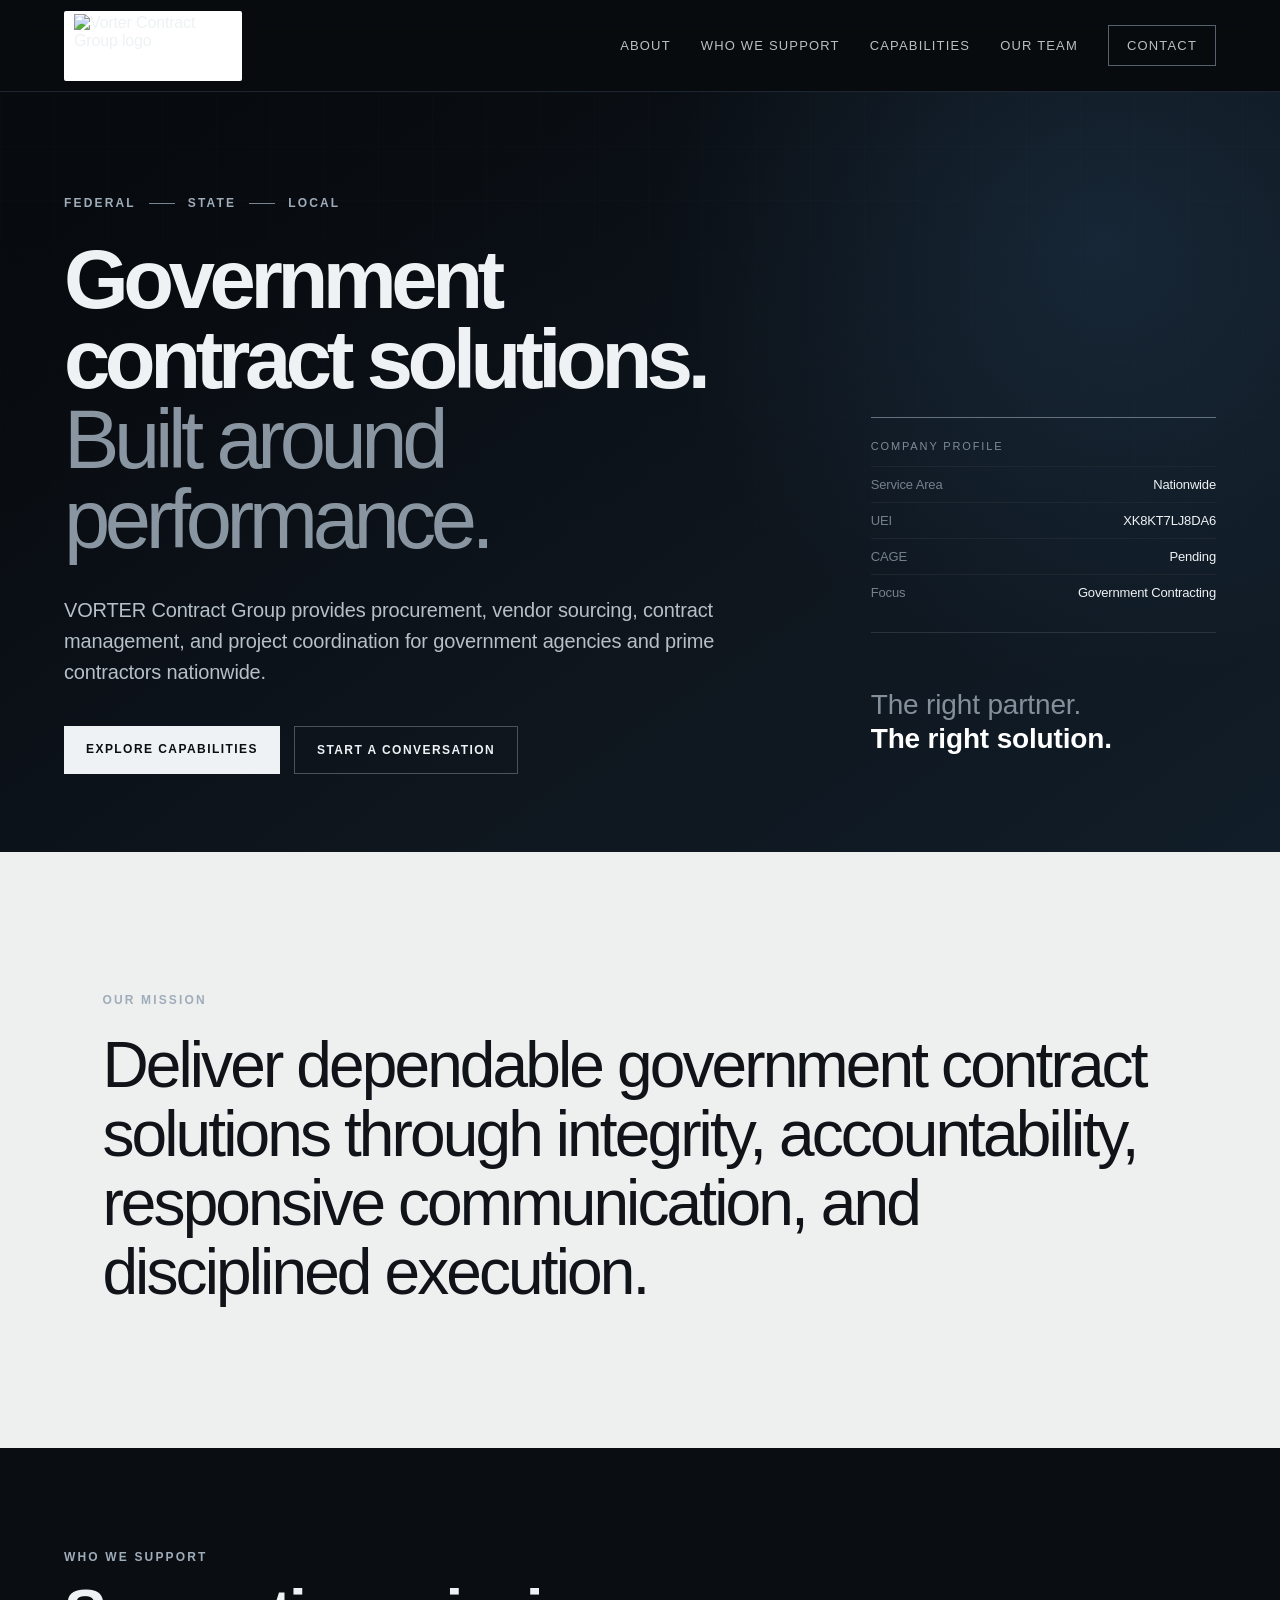
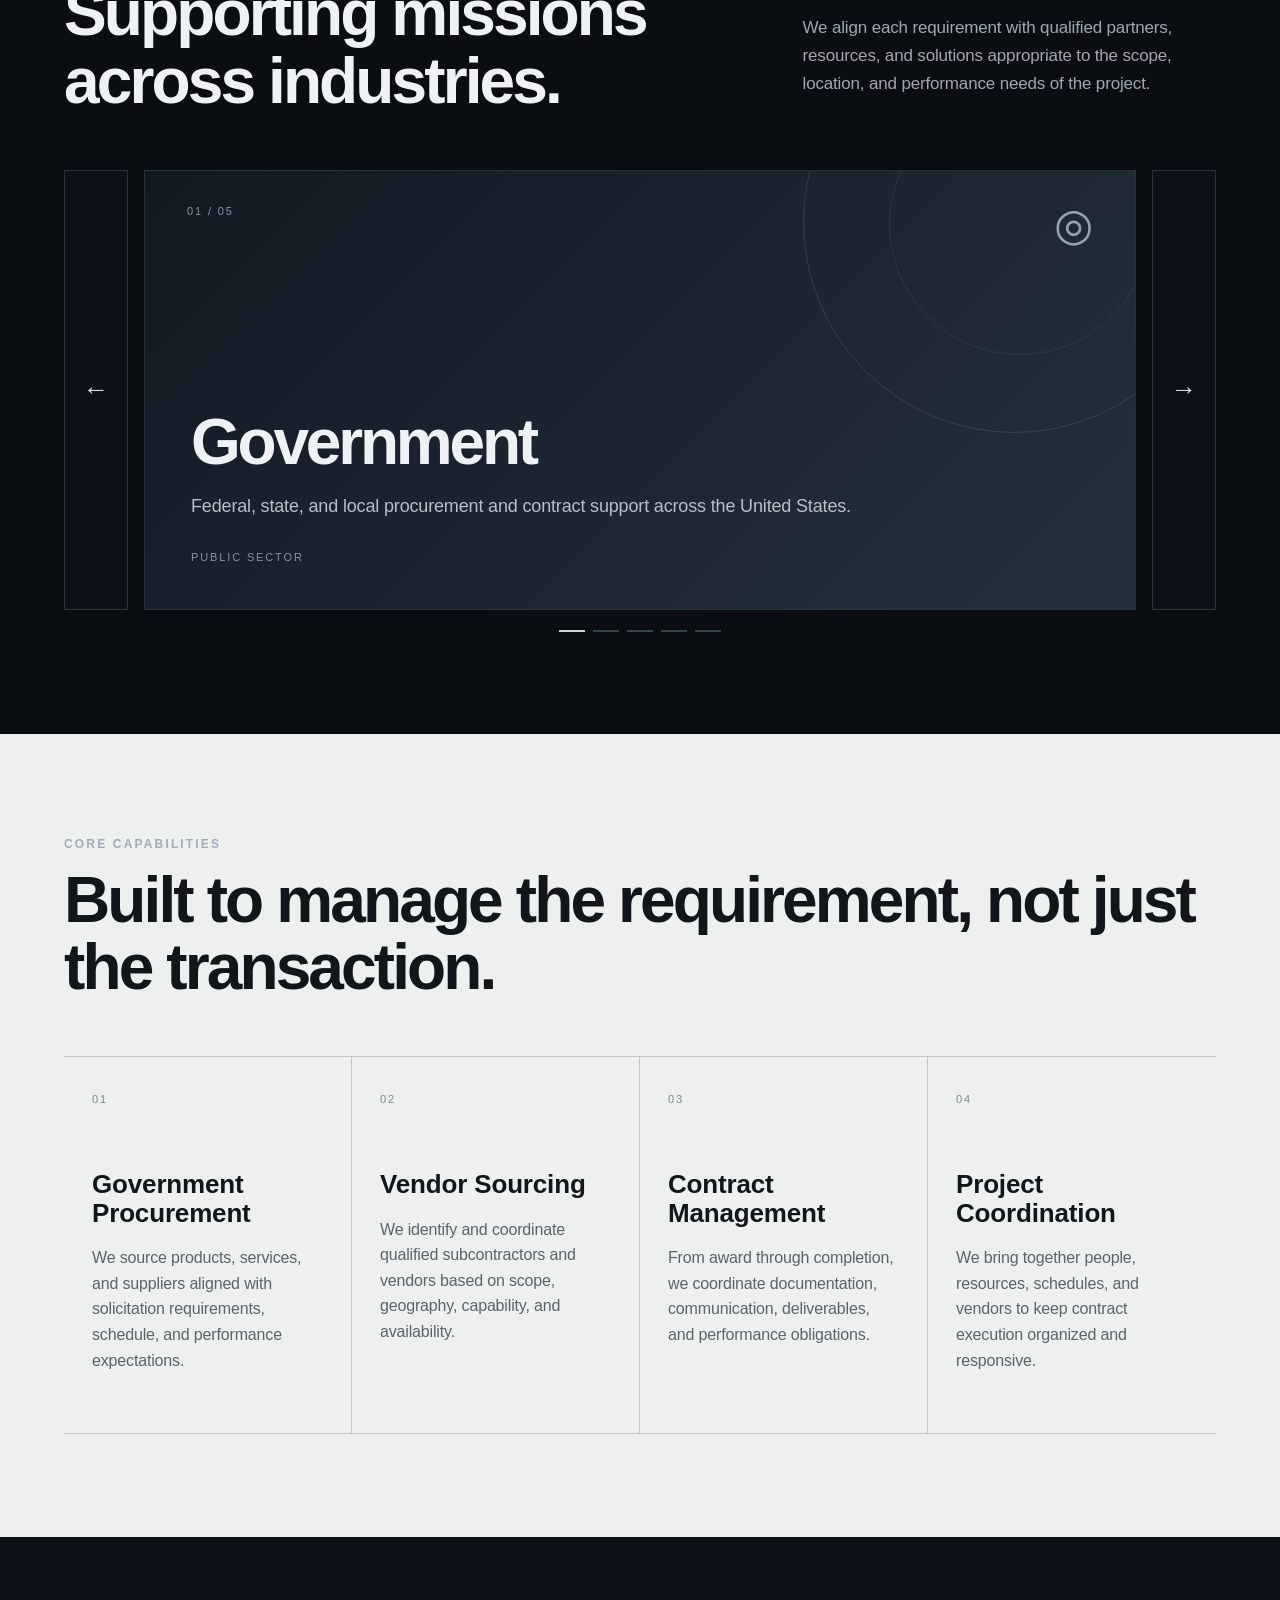
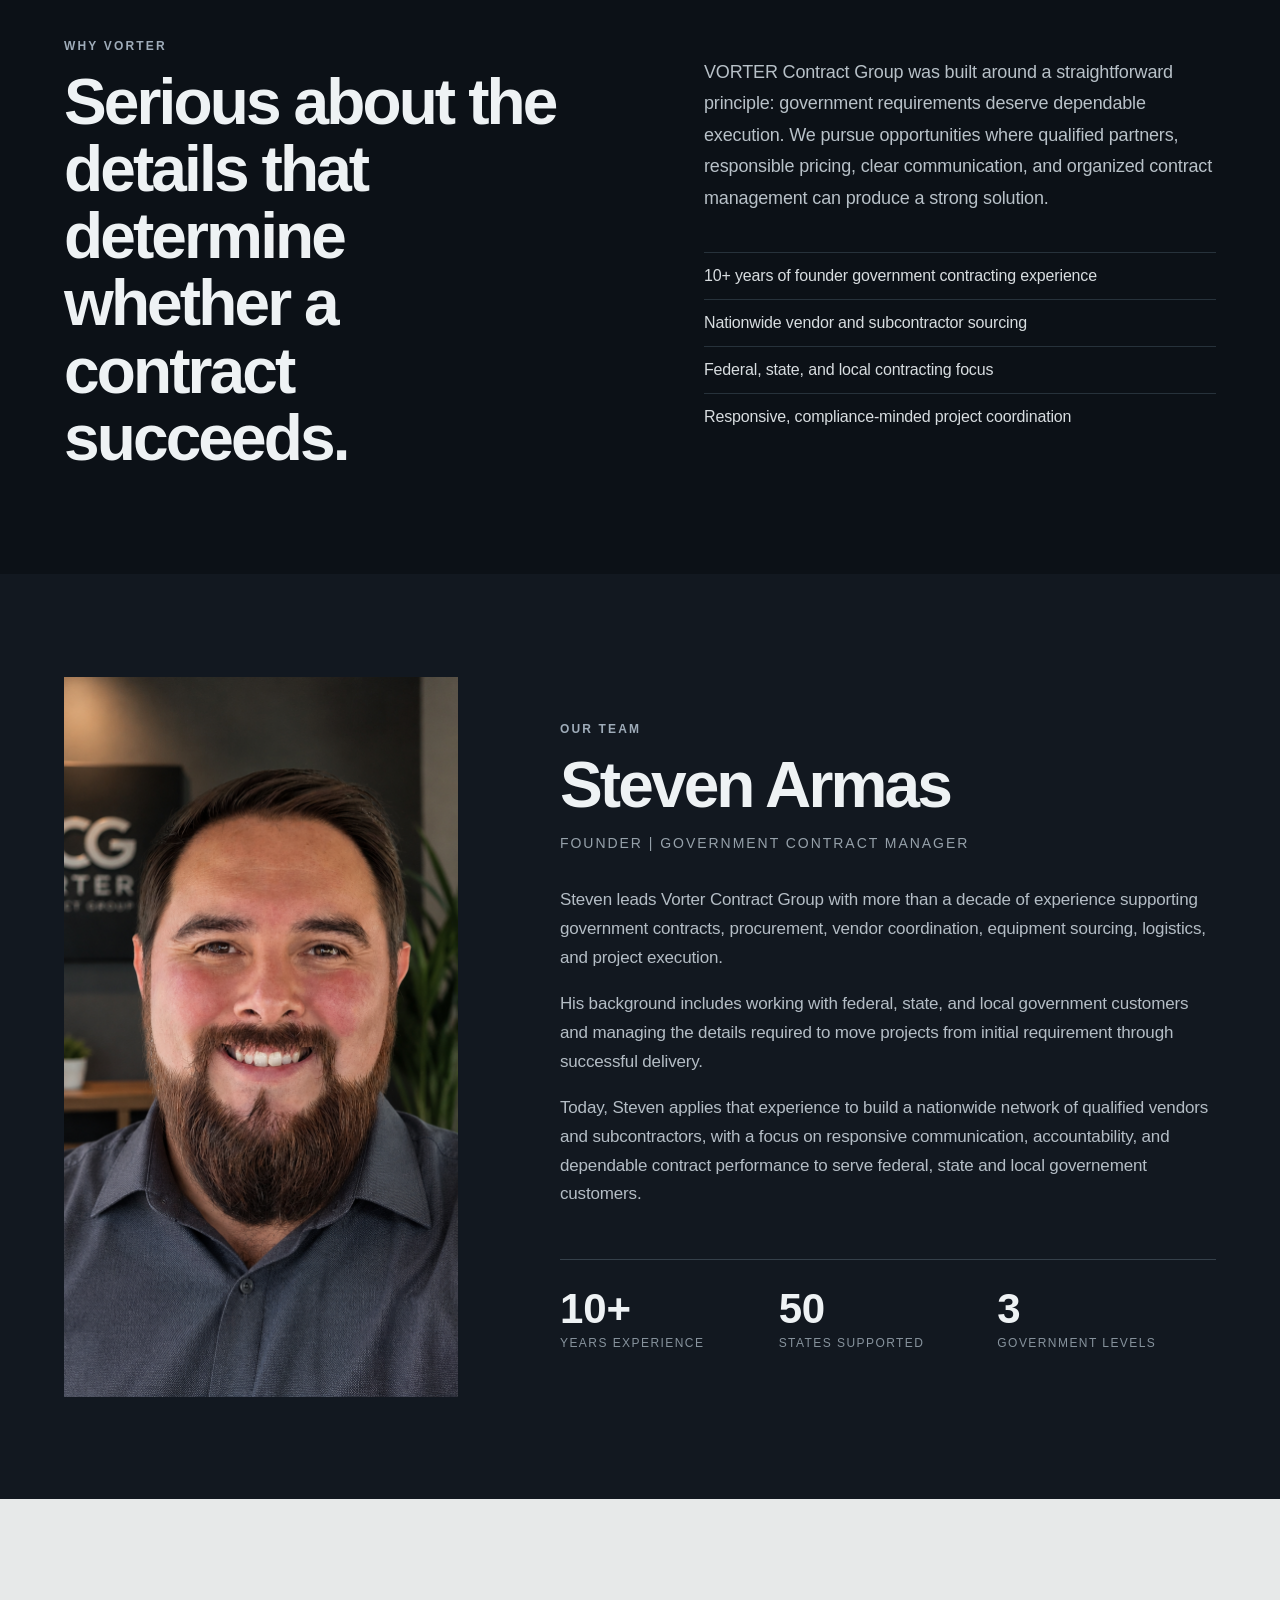
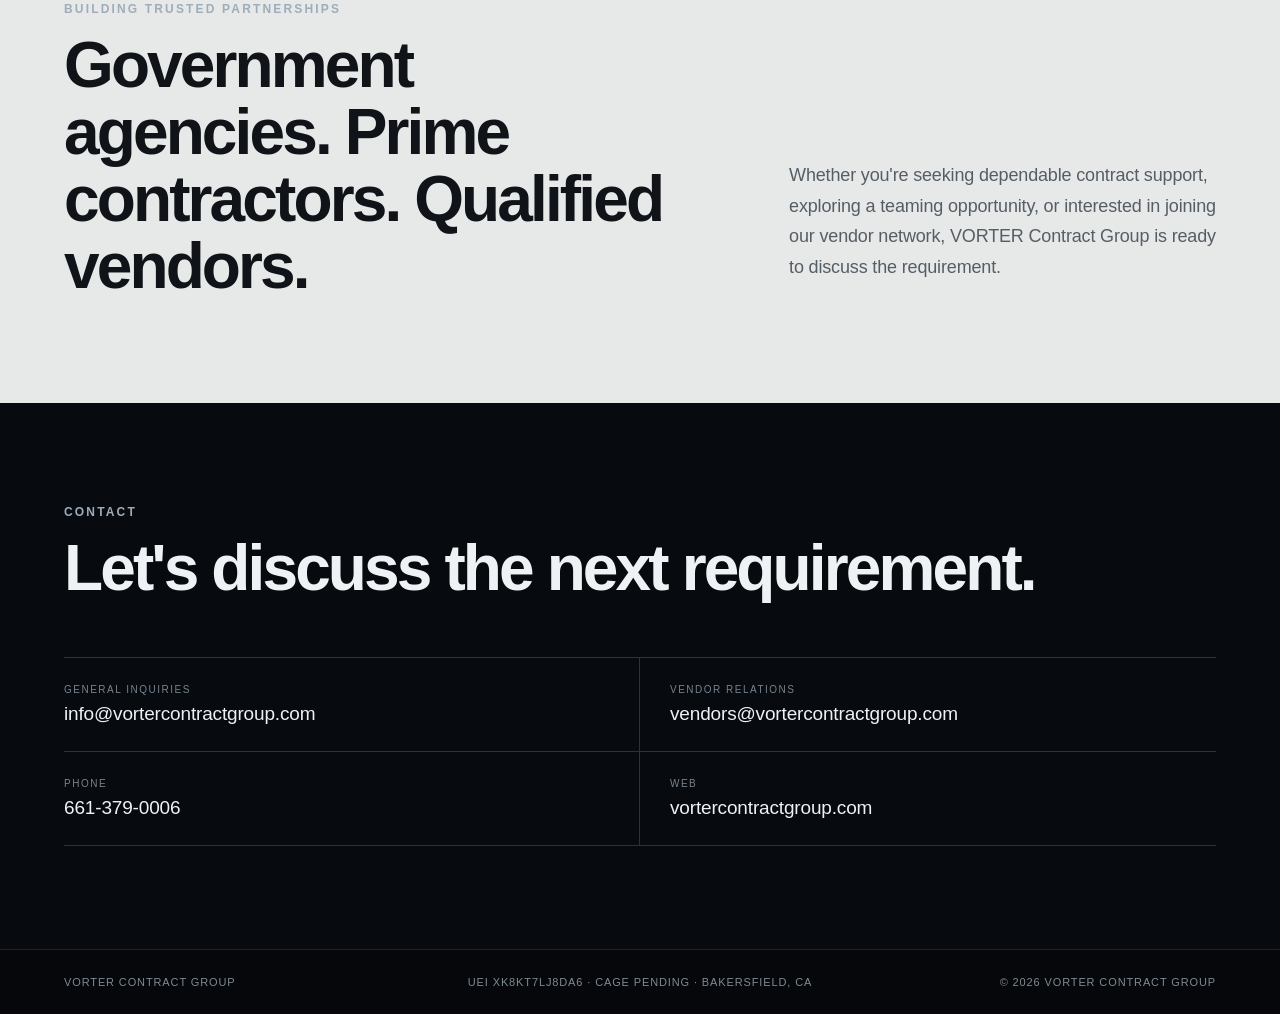
==== commit a840376a: "Update index.html" ====
--- a/index.html
+++ b/index.html
@@ -4,13 +4,13 @@
   <meta charset="utf-8"/>
   <meta name="viewport" content="width=device-width,initial-scale=1"/>
   <title>VORTER Contract Group | Government Contract Solutions</title>
-  <meta name="description" content="VORTER Contract Group provides government procurement, vendor sourcing, contract management, and project coordination nationwide."/>
+  <meta name="description" content="Vorter Contract Group provides government procurement, vendor sourcing, contract management, and project coordination nationwide."/>
   <link rel="stylesheet" href="styles.css"/>
 </head>
 <body>
 <header class="nav">
-  <a class="brand" href="#top" aria-label="VORTER Contract Group">
-    <img src="assets/vorter-logo.png" alt="VORTER Contract Group logo"/>
+  <a class="brand" href="#top" aria-label="Vorter Contract Group">
+    <img src="assets/vorter-logo.png" alt="Vorter Contract Group logo"/>
   </a>
   <button class="menu" aria-label="Open menu">MENU</button>
   <nav>
@@ -120,14 +120,14 @@
   </section>
 
   <section id="leadership" class="leadership">
-    <div class="portrait-wrap"><img src="assets/steven-armas.png" alt="Steven Armas, Founder of VORTER Contract Group"/></div>
+    <div class="portrait-wrap"><img src="assets/steven-armas.png" alt="Steven Armas, Founder of Vorter Contract Group"/></div>
     <div class="leadership-copy">
       <div class="section-label">OUR TEAM</div>
       <h2>Steven Armas</h2>
       <div class="role">Founder | Government Contract Manager</div>
-      <p>Steven leads VORTER Contract Group with more than a decade of experience supporting government contracts, procurement, vendor coordination, equipment sourcing, logistics, and project execution.</p>
+      <p>Steven leads Vorter Contract Group with more than a decade of experience supporting government contracts, procurement, vendor coordination, equipment sourcing, logistics, and project execution.</p>
       <p>His background includes working with federal, state, and local government customers and managing the details required to move projects from initial requirement through successful delivery.</p>
-      <p>Today, Steven applies that experience to building VORTER's nationwide network of qualified vendors and subcontractors, with a focus on responsive communication, accountability, and dependable contract performance.</p>
+      <p>Today, Steven applies that experience to build a nationwide network of qualified vendors and subcontractors, with a focus on responsive communication, accountability, and dependable contract performance to serve federal, state and local governement customers.</p>
       <div class="metrics">
         <div><strong>10+</strong><span>Years experience</span></div>
         <div><strong>50</strong><span>States supported</span></div>
@@ -153,4 +153,4 @@
 </main>
 <footer><div>VORTER CONTRACT GROUP</div><div>UEI XK8KT7LJ8DA6 · CAGE PENDING · BAKERSFIELD, CA</div><div>© <span id="year"></span> VORTER Contract Group</div></footer>
 <script src="script.js"></script>
-</body></html>+</body></html>
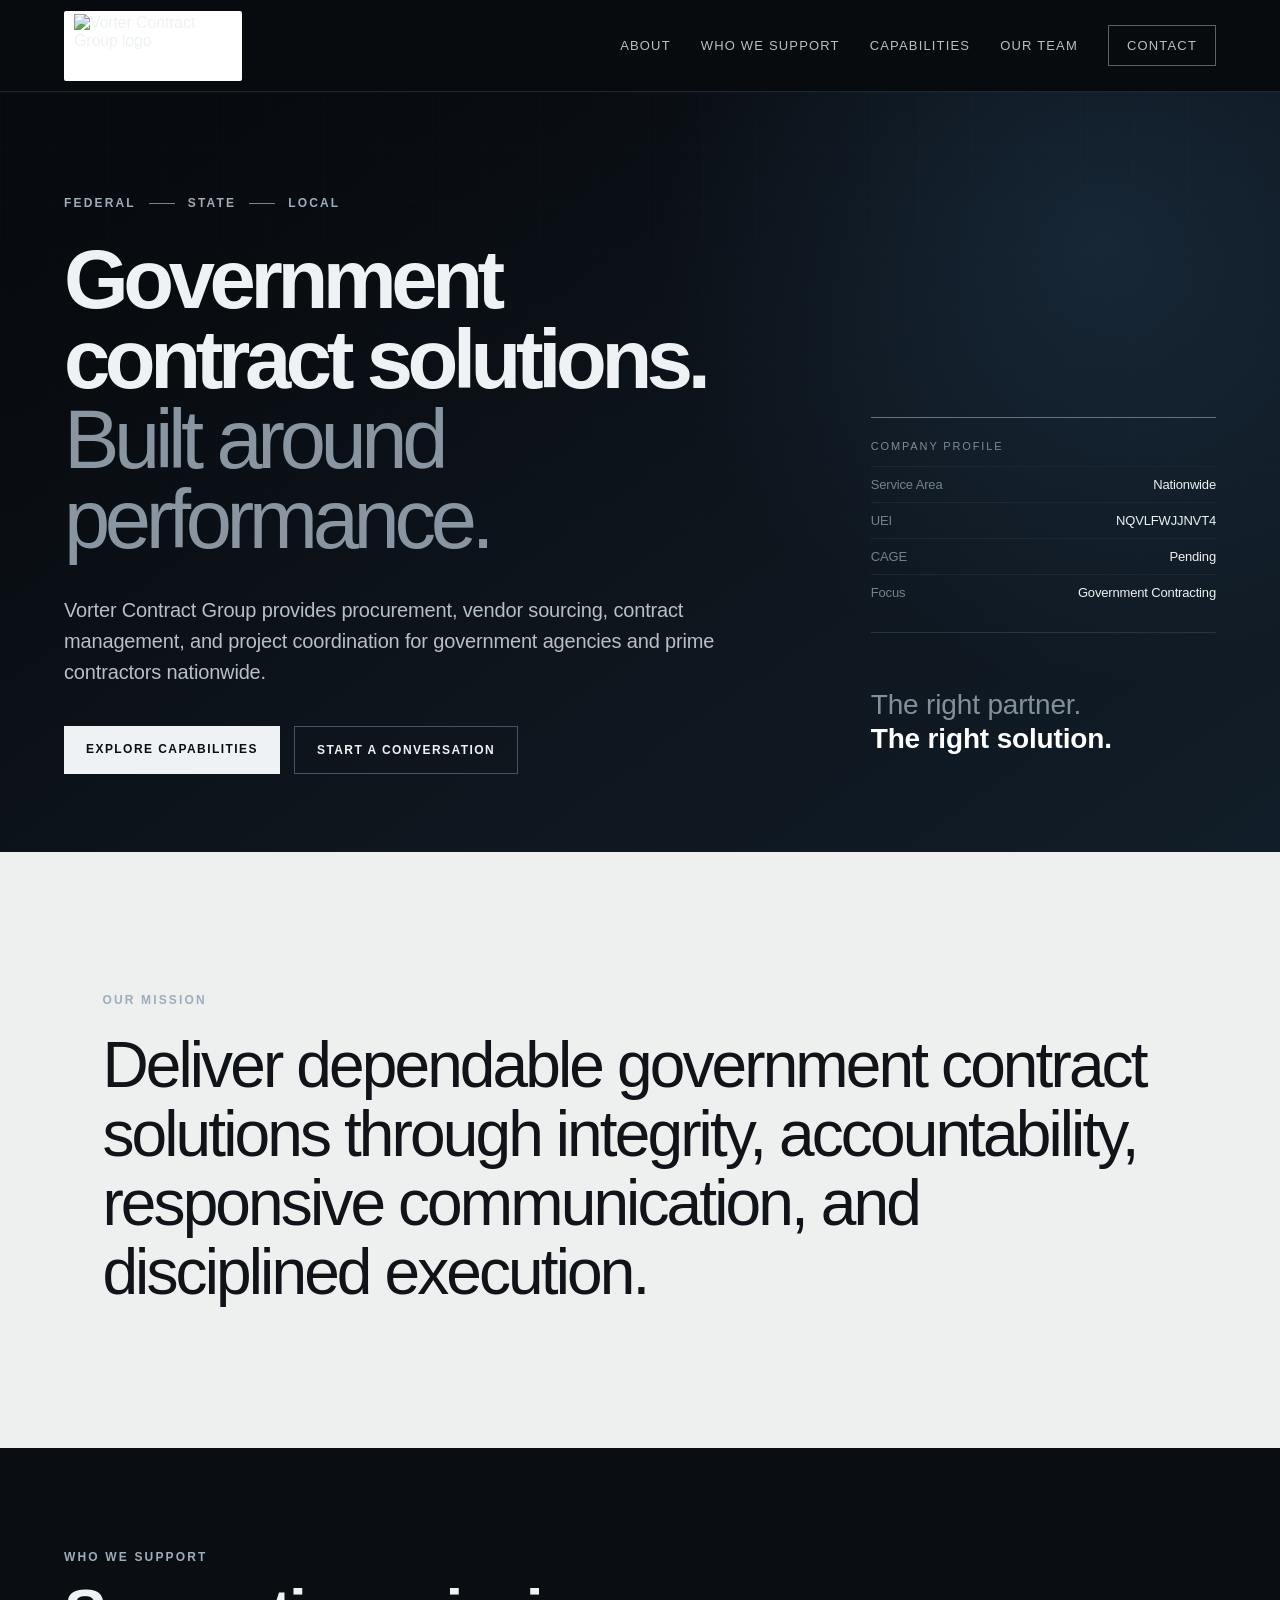
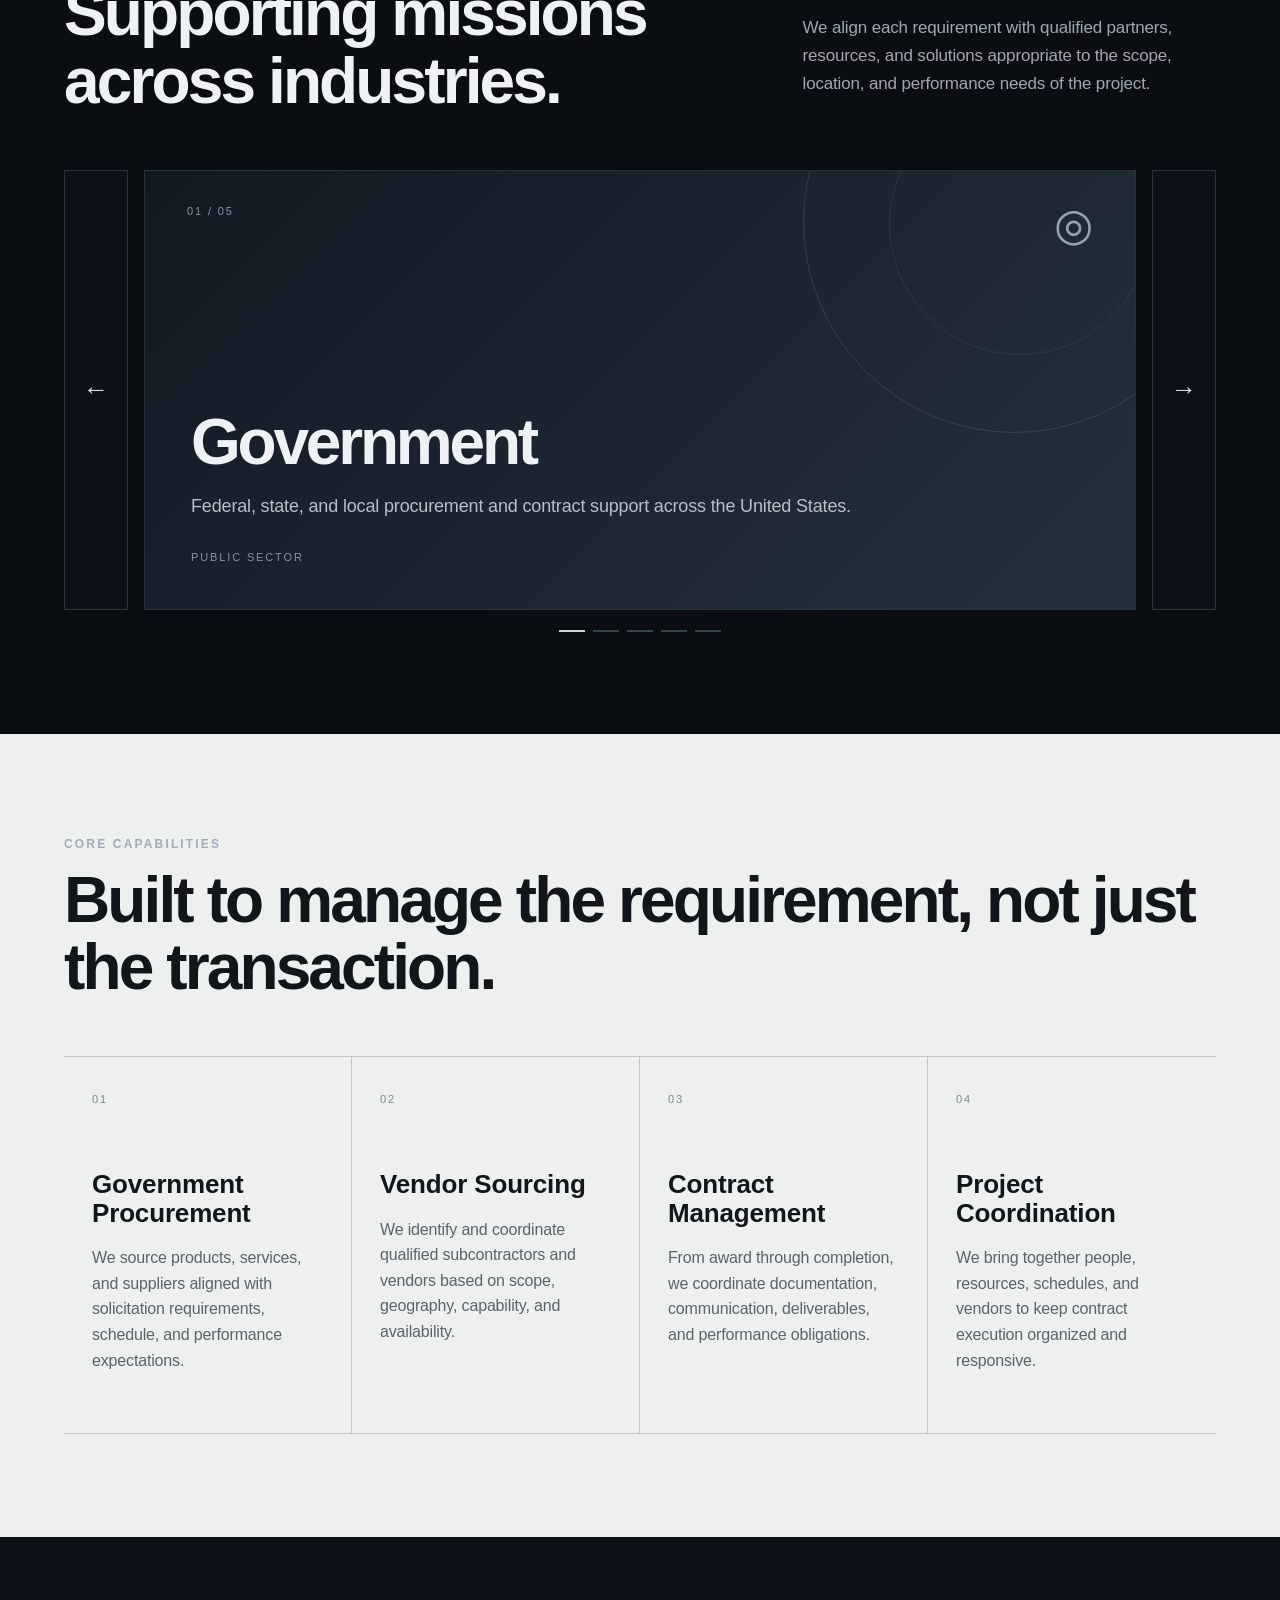
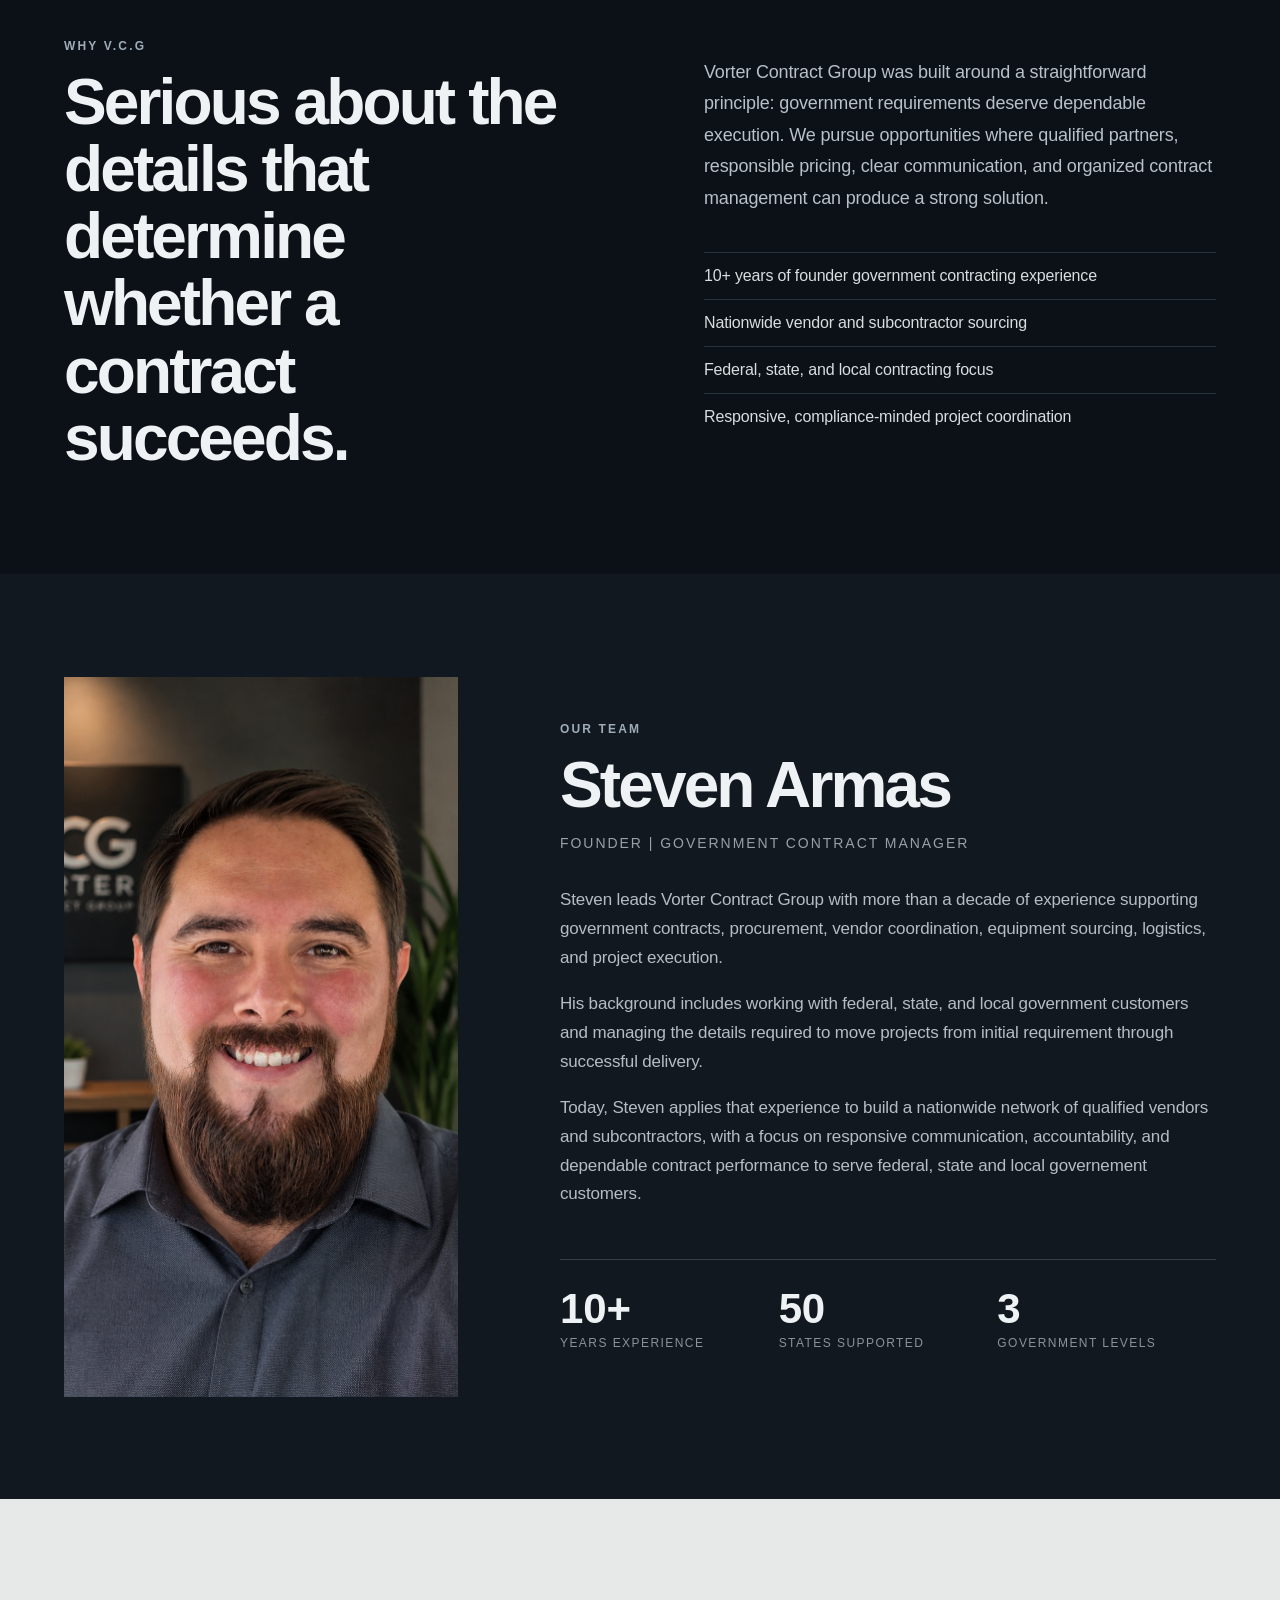
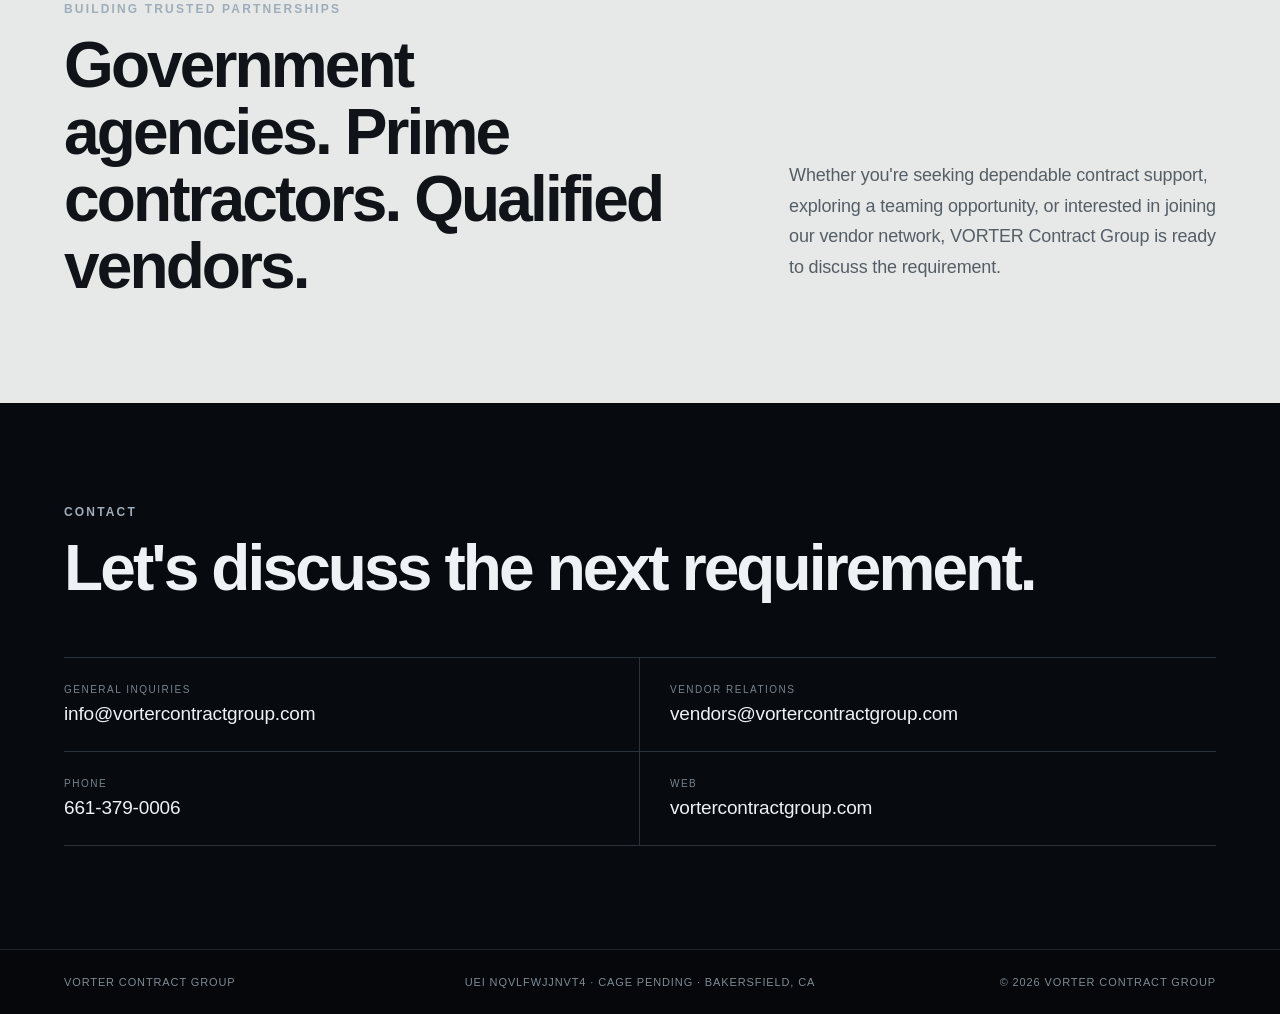
==== commit 22b2e65f: "Update index.html" ====
--- a/index.html
+++ b/index.html
@@ -3,7 +3,7 @@
 <head>
   <meta charset="utf-8"/>
   <meta name="viewport" content="width=device-width,initial-scale=1"/>
-  <title>VORTER Contract Group | Government Contract Solutions</title>
+  <title>Vorter Contract Group | Government Contract Solutions</title>
   <meta name="description" content="Vorter Contract Group provides government procurement, vendor sourcing, contract management, and project coordination nationwide."/>
   <link rel="stylesheet" href="styles.css"/>
 </head>
@@ -28,7 +28,7 @@
     <div class="hero-copy">
       <div class="eyebrow">FEDERAL <span></span> STATE <span></span> LOCAL</div>
       <h1>Government contract solutions.<br/><em>Built around performance.</em></h1>
-      <p>VORTER Contract Group provides procurement, vendor sourcing, contract management, and project coordination for government agencies and prime contractors nationwide.</p>
+      <p>Vorter Contract Group provides procurement, vendor sourcing, contract management, and project coordination for government agencies and prime contractors nationwide.</p>
       <div class="hero-actions">
         <a class="primary" href="#services">Explore capabilities</a>
         <a class="secondary" href="#contact">Start a conversation</a>
@@ -39,7 +39,7 @@
         <div class="status-label">COMPANY PROFILE</div>
         <dl>
           <div><dt>Service Area</dt><dd>Nationwide</dd></div>
-          <div><dt>UEI</dt><dd>XK8KT7LJ8DA6</dd></div>
+          <div><dt>UEI</dt><dd>NQVLFWJJNVT4</dd></div>
           <div><dt>CAGE</dt><dd>Pending</dd></div>
           <div><dt>Focus</dt><dd>Government Contracting</dd></div>
         </dl>
@@ -107,9 +107,9 @@
   </section>
 
   <section id="about" class="about">
-    <div class="about-quote"><div class="section-label">WHY VORTER</div><h2>Serious about the details that determine whether a contract succeeds.</h2></div>
+    <div class="about-quote"><div class="section-label">WHY V.C.G</div><h2>Serious about the details that determine whether a contract succeeds.</h2></div>
     <div class="about-copy">
-      <p>VORTER Contract Group was built around a straightforward principle: government requirements deserve dependable execution. We pursue opportunities where qualified partners, responsible pricing, clear communication, and organized contract management can produce a strong solution.</p>
+      <p>Vorter Contract Group was built around a straightforward principle: government requirements deserve dependable execution. We pursue opportunities where qualified partners, responsible pricing, clear communication, and organized contract management can produce a strong solution.</p>
       <ul>
         <li>10+ years of founder government contracting experience</li>
         <li>Nationwide vendor and subcontractor sourcing</li>
@@ -151,6 +151,6 @@
     </div>
   </section>
 </main>
-<footer><div>VORTER CONTRACT GROUP</div><div>UEI XK8KT7LJ8DA6 · CAGE PENDING · BAKERSFIELD, CA</div><div>© <span id="year"></span> VORTER Contract Group</div></footer>
+<footer><div>VORTER CONTRACT GROUP</div><div>UEI NQVLFWJJNVT4 · CAGE PENDING · BAKERSFIELD, CA</div><div>© <span id="year"></span> Vorter Contract Group</div></footer>
 <script src="script.js"></script>
 </body></html>
